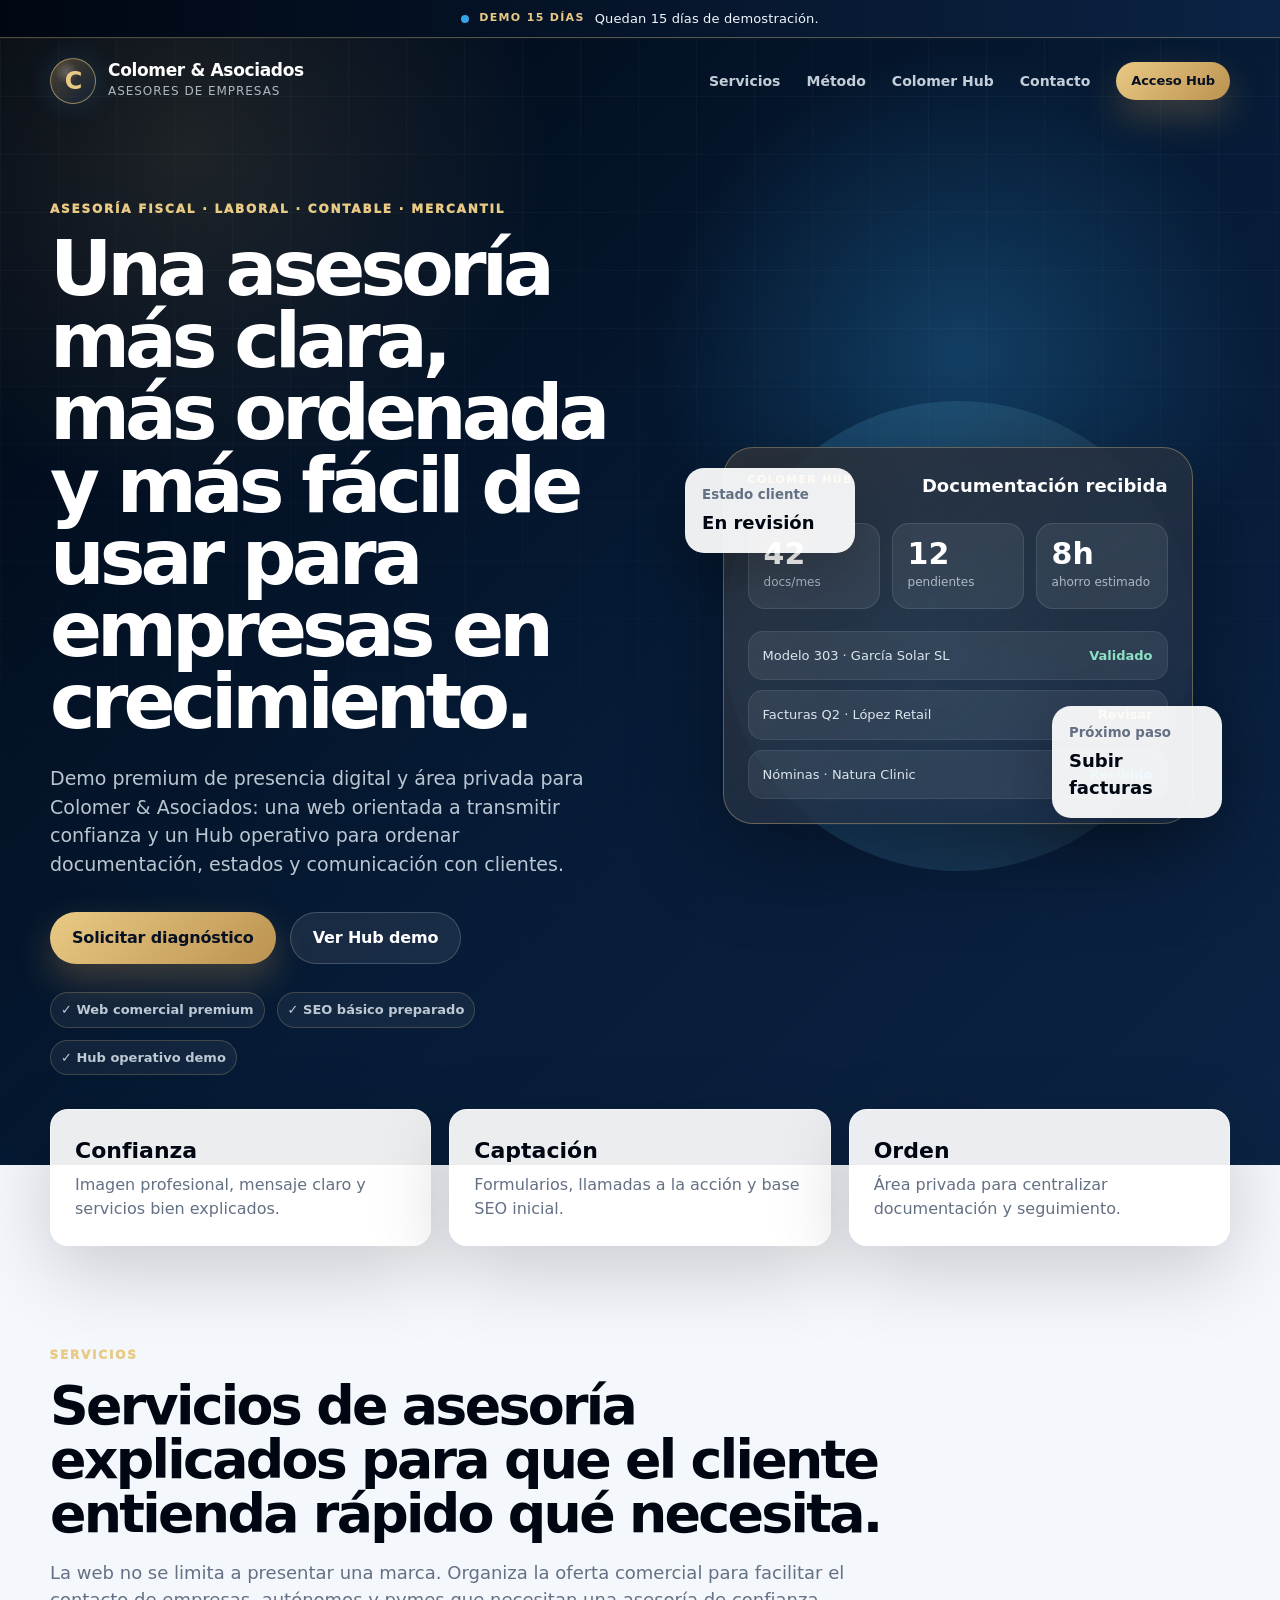
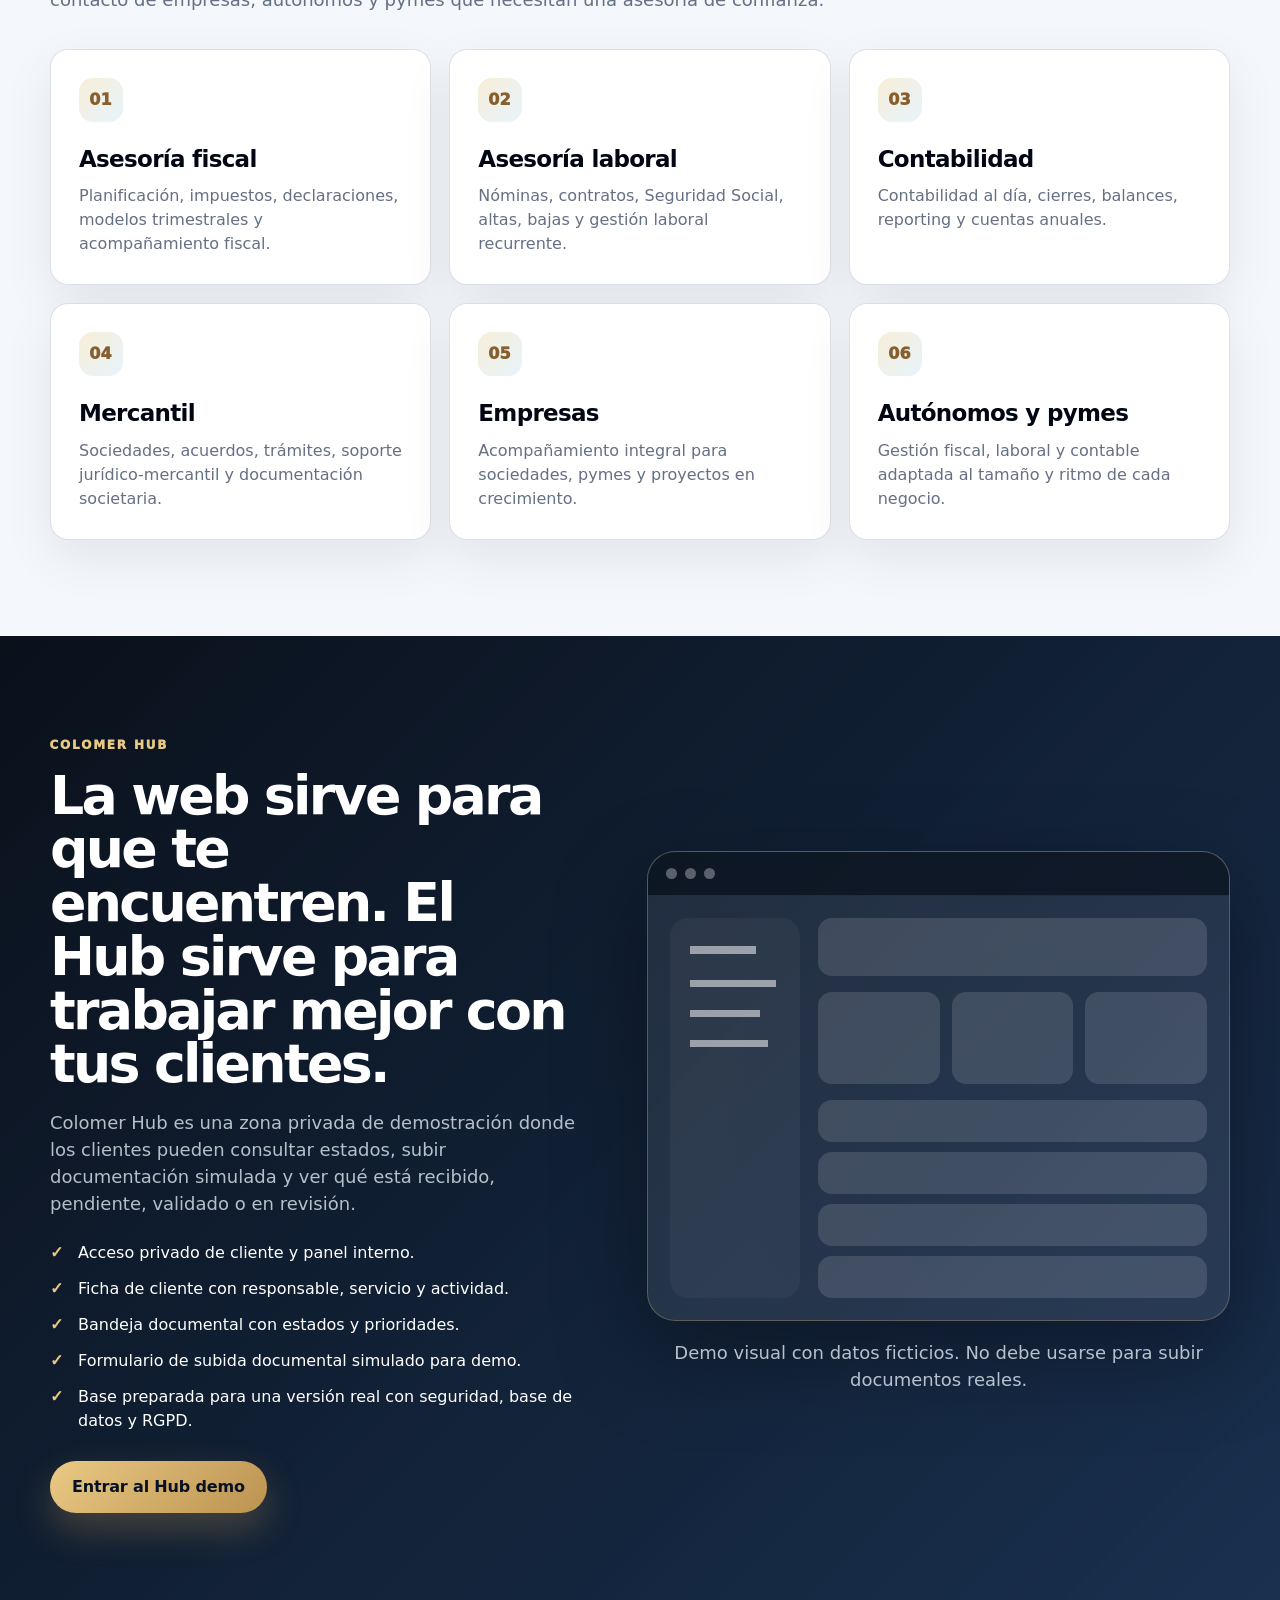
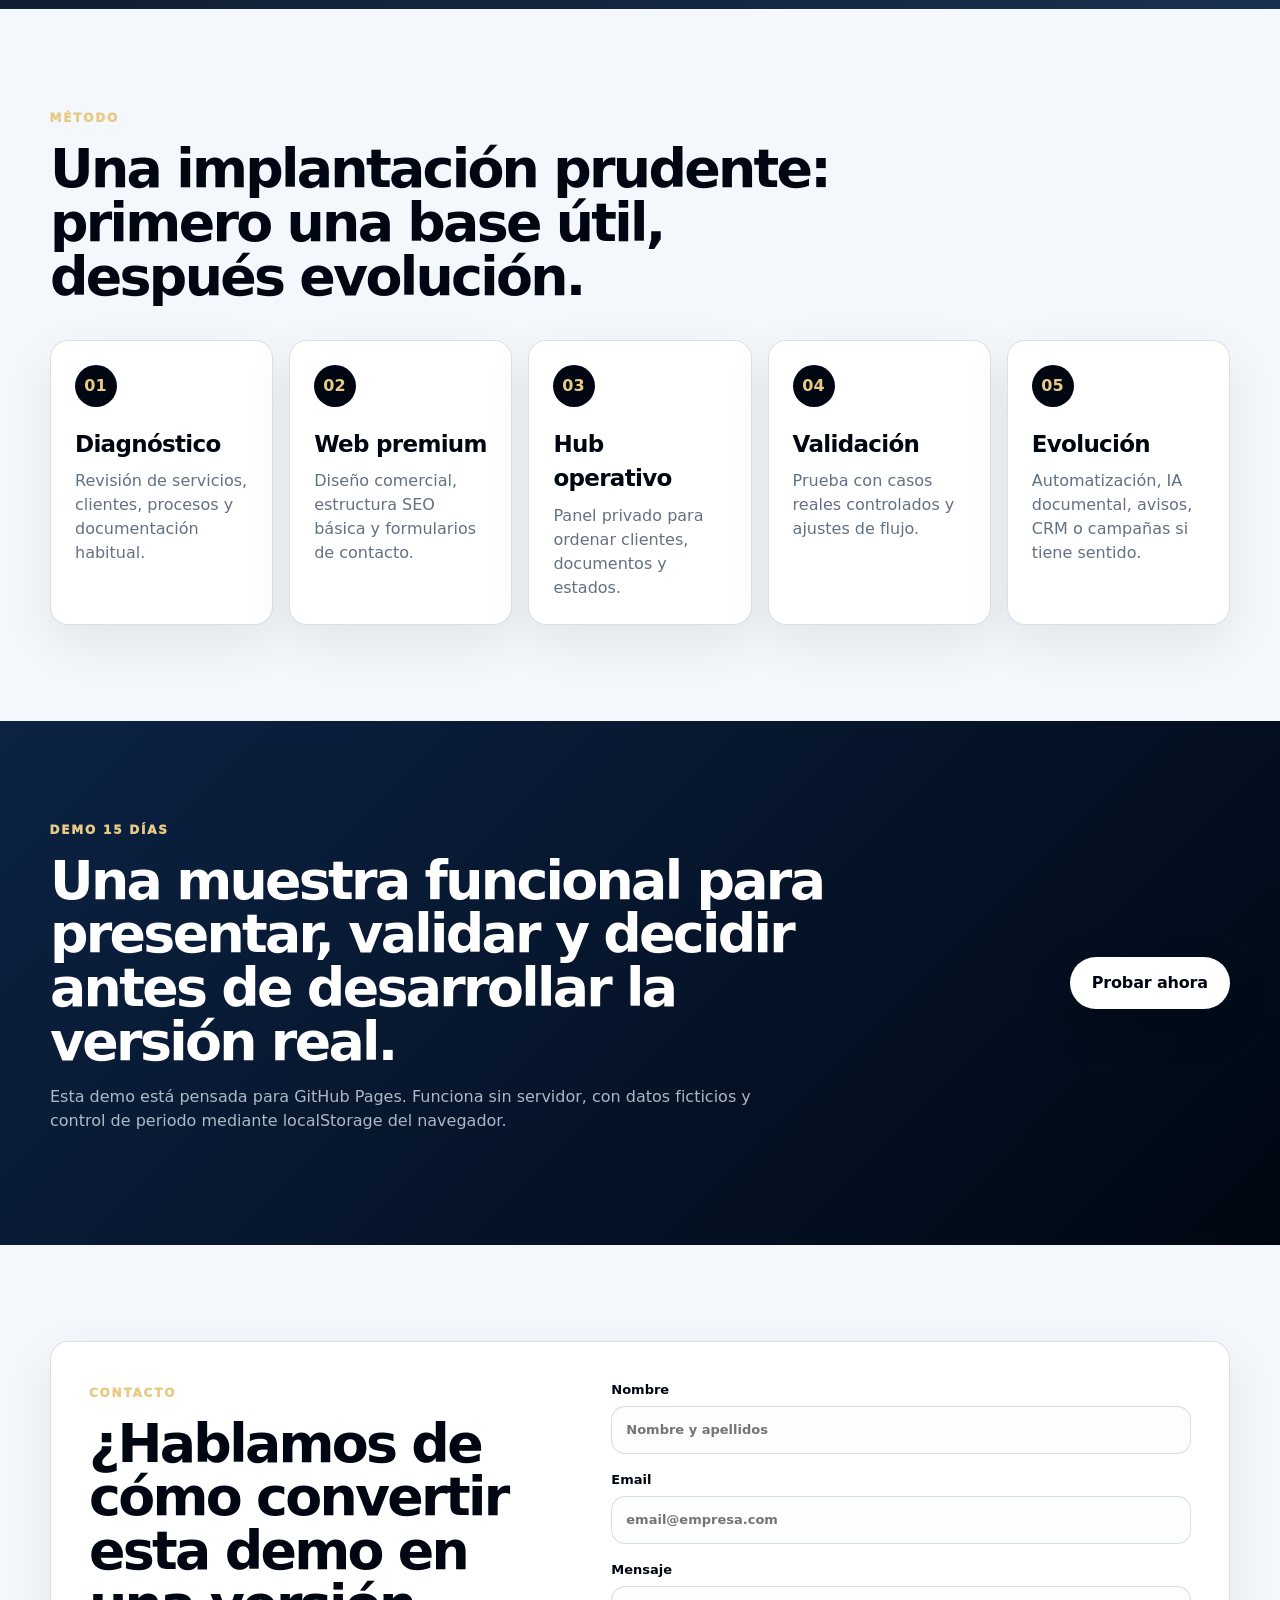
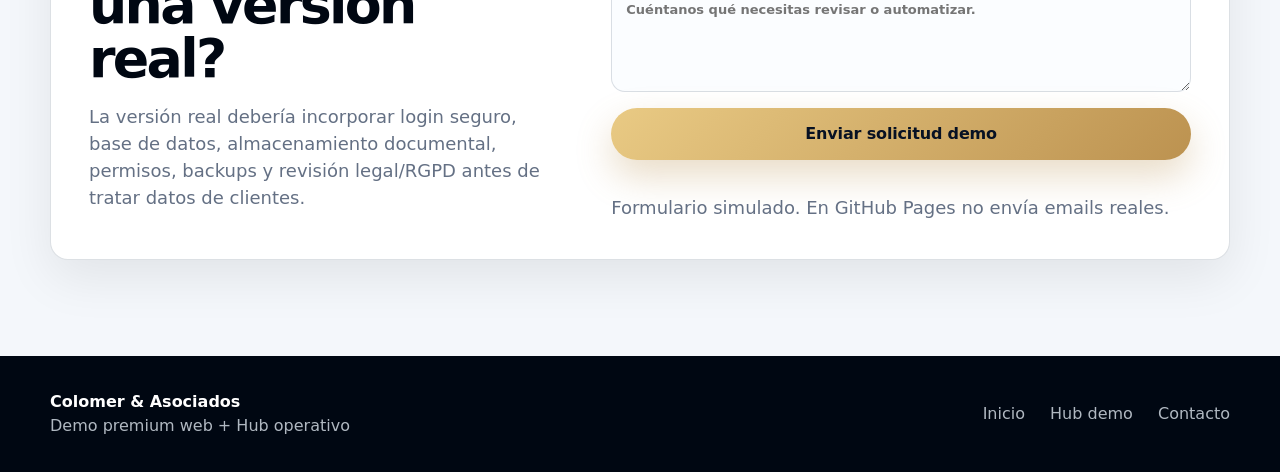
==== index.html @ 7e305460 "Add files via upload" ====
<!doctype html>
<html lang="es">
<head>
  <meta charset="utf-8">
  <meta name="viewport" content="width=device-width, initial-scale=1">
  <title>Colomer & Asociados · Asesoría premium con Hub privado</title>
  <meta name="description" content="Demo premium de web corporativa y Colomer Hub operativo para asesoría fiscal, laboral, contable y mercantil.">
  <meta name="theme-color" content="#000712">
  <link rel="stylesheet" href="styles.css">
</head>
<body class="site-page">
  <div class="demo-topbar" data-trial-banner>
    <span class="pulse-dot"></span>
    <strong>Demo 15 días</strong>
    <span data-trial-text>Calculando periodo de demostración…</span>
  </div>

  <header class="site-header" id="top">
    <nav class="nav shell">
      <a class="brand" href="#top" aria-label="Colomer & Asociados">
        <span class="brand-mark">C</span>
        <span>
          <strong>Colomer & Asociados</strong>
          <em>Asesores de empresas</em>
        </span>
      </a>

      <button class="nav-toggle" type="button" aria-label="Abrir menú" data-nav-toggle>
        <span></span><span></span><span></span>
      </button>

      <div class="nav-links" data-nav-links>
        <a href="#servicios">Servicios</a>
        <a href="#metodo">Método</a>
        <a href="#hub">Colomer Hub</a>
        <a href="#contacto">Contacto</a>
        <a class="btn btn-small btn-gold" href="hub.html">Acceso Hub</a>
      </div>
    </nav>

    <section class="hero shell">
      <div class="hero-copy reveal">
        <span class="eyebrow">Asesoría fiscal · laboral · contable · mercantil</span>
        <h1>Una asesoría más clara, más ordenada y más fácil de usar para empresas en crecimiento.</h1>
        <p class="hero-lead">
          Demo premium de presencia digital y área privada para Colomer & Asociados:
          una web orientada a transmitir confianza y un Hub operativo para ordenar documentación,
          estados y comunicación con clientes.
        </p>
        <div class="hero-actions">
          <a class="btn btn-gold" href="#contacto">Solicitar diagnóstico</a>
          <a class="btn btn-ghost" href="hub.html">Ver Hub demo</a>
        </div>
        <div class="hero-notes">
          <span>✓ Web comercial premium</span>
          <span>✓ SEO básico preparado</span>
          <span>✓ Hub operativo demo</span>
        </div>
      </div>

      <div class="hero-panel reveal delay-1" aria-label="Panel visual de Colomer Hub">
        <div class="orb"></div>
        <div class="panel-card main">
          <div class="panel-head">
            <span>Colomer Hub</span>
            <strong>Documentación recibida</strong>
          </div>
          <div class="metric-row">
            <div><b>42</b><span>docs/mes</span></div>
            <div><b>12</b><span>pendientes</span></div>
            <div><b>8h</b><span>ahorro estimado</span></div>
          </div>
          <div class="doc-line ok"><span>Modelo 303 · García Solar SL</span><em>Validado</em></div>
          <div class="doc-line warn"><span>Facturas Q2 · López Retail</span><em>Revisar</em></div>
          <div class="doc-line"><span>Nóminas · Natura Clinic</span><em>Recibido</em></div>
        </div>
        <div class="floating-card fc-1">
          <small>Estado cliente</small>
          <strong>En revisión</strong>
        </div>
        <div class="floating-card fc-2">
          <small>Próximo paso</small>
          <strong>Subir facturas</strong>
        </div>
      </div>
    </section>
  </header>

  <main>
    <section class="trust-strip shell reveal">
      <article>
        <strong>Confianza</strong>
        <span>Imagen profesional, mensaje claro y servicios bien explicados.</span>
      </article>
      <article>
        <strong>Captación</strong>
        <span>Formularios, llamadas a la acción y base SEO inicial.</span>
      </article>
      <article>
        <strong>Orden</strong>
        <span>Área privada para centralizar documentación y seguimiento.</span>
      </article>
    </section>

    <section class="section shell" id="servicios">
      <div class="section-head reveal">
        <span class="eyebrow">Servicios</span>
        <h2>Servicios de asesoría explicados para que el cliente entienda rápido qué necesita.</h2>
        <p>
          La web no se limita a presentar una marca. Organiza la oferta comercial para facilitar
          el contacto de empresas, autónomos y pymes que necesitan una asesoría de confianza.
        </p>
      </div>

      <div class="cards-grid six">
        <article class="service-card reveal">
          <span class="card-icon">01</span>
          <h3>Asesoría fiscal</h3>
          <p>Planificación, impuestos, declaraciones, modelos trimestrales y acompañamiento fiscal.</p>
        </article>
        <article class="service-card reveal delay-1">
          <span class="card-icon">02</span>
          <h3>Asesoría laboral</h3>
          <p>Nóminas, contratos, Seguridad Social, altas, bajas y gestión laboral recurrente.</p>
        </article>
        <article class="service-card reveal delay-2">
          <span class="card-icon">03</span>
          <h3>Contabilidad</h3>
          <p>Contabilidad al día, cierres, balances, reporting y cuentas anuales.</p>
        </article>
        <article class="service-card reveal">
          <span class="card-icon">04</span>
          <h3>Mercantil</h3>
          <p>Sociedades, acuerdos, trámites, soporte jurídico-mercantil y documentación societaria.</p>
        </article>
        <article class="service-card reveal delay-1">
          <span class="card-icon">05</span>
          <h3>Empresas</h3>
          <p>Acompañamiento integral para sociedades, pymes y proyectos en crecimiento.</p>
        </article>
        <article class="service-card reveal delay-2">
          <span class="card-icon">06</span>
          <h3>Autónomos y pymes</h3>
          <p>Gestión fiscal, laboral y contable adaptada al tamaño y ritmo de cada negocio.</p>
        </article>
      </div>
    </section>

    <section class="section split-section" id="hub">
      <div class="shell split">
        <div class="reveal">
          <span class="eyebrow">Colomer Hub</span>
          <h2>La web sirve para que te encuentren. El Hub sirve para trabajar mejor con tus clientes.</h2>
          <p>
            Colomer Hub es una zona privada de demostración donde los clientes pueden consultar estados,
            subir documentación simulada y ver qué está recibido, pendiente, validado o en revisión.
          </p>
          <ul class="feature-list">
            <li>Acceso privado de cliente y panel interno.</li>
            <li>Ficha de cliente con responsable, servicio y actividad.</li>
            <li>Bandeja documental con estados y prioridades.</li>
            <li>Formulario de subida documental simulado para demo.</li>
            <li>Base preparada para una versión real con seguridad, base de datos y RGPD.</li>
          </ul>
          <a class="btn btn-gold" href="hub.html">Entrar al Hub demo</a>
        </div>

        <div class="hub-preview reveal delay-1">
          <div class="browser">
            <div class="browser-top"><span></span><span></span><span></span></div>
            <div class="browser-body">
              <div class="side-mini"></div>
              <div class="dash-mini">
                <div class="mini-title"></div>
                <div class="mini-kpis"><span></span><span></span><span></span></div>
                <div class="mini-table">
                  <i></i><i></i><i></i><i></i>
                </div>
              </div>
            </div>
          </div>
          <p class="microcopy">
            Demo visual con datos ficticios. No debe usarse para subir documentos reales.
          </p>
        </div>
      </div>
    </section>

    <section class="section shell" id="metodo">
      <div class="section-head reveal">
        <span class="eyebrow">Método</span>
        <h2>Una implantación prudente: primero una base útil, después evolución.</h2>
      </div>

      <div class="timeline">
        <article class="step reveal"><b>01</b><h3>Diagnóstico</h3><p>Revisión de servicios, clientes, procesos y documentación habitual.</p></article>
        <article class="step reveal delay-1"><b>02</b><h3>Web premium</h3><p>Diseño comercial, estructura SEO básica y formularios de contacto.</p></article>
        <article class="step reveal delay-2"><b>03</b><h3>Hub operativo</h3><p>Panel privado para ordenar clientes, documentos y estados.</p></article>
        <article class="step reveal"><b>04</b><h3>Validación</h3><p>Prueba con casos reales controlados y ajustes de flujo.</p></article>
        <article class="step reveal delay-1"><b>05</b><h3>Evolución</h3><p>Automatización, IA documental, avisos, CRM o campañas si tiene sentido.</p></article>
      </div>
    </section>

    <section class="section cta-band">
      <div class="shell cta-inner reveal">
        <div>
          <span class="eyebrow">Demo 15 días</span>
          <h2>Una muestra funcional para presentar, validar y decidir antes de desarrollar la versión real.</h2>
          <p>
            Esta demo está pensada para GitHub Pages. Funciona sin servidor, con datos ficticios y control de periodo
            mediante localStorage del navegador.
          </p>
        </div>
        <a class="btn btn-light" href="hub.html">Probar ahora</a>
      </div>
    </section>

    <section class="section shell contact-section" id="contacto">
      <div class="contact-card reveal">
        <div>
          <span class="eyebrow">Contacto</span>
          <h2>¿Hablamos de cómo convertir esta demo en una versión real?</h2>
          <p>
            La versión real debería incorporar login seguro, base de datos, almacenamiento documental,
            permisos, backups y revisión legal/RGPD antes de tratar datos de clientes.
          </p>
        </div>
        <form class="contact-form" data-contact-form>
          <label>
            Nombre
            <input required name="name" placeholder="Nombre y apellidos">
          </label>
          <label>
            Email
            <input required type="email" name="email" placeholder="email@empresa.com">
          </label>
          <label>
            Mensaje
            <textarea required name="message" rows="4" placeholder="Cuéntanos qué necesitas revisar o automatizar."></textarea>
          </label>
          <button class="btn btn-gold" type="submit">Enviar solicitud demo</button>
          <p class="form-note">Formulario simulado. En GitHub Pages no envía emails reales.</p>
        </form>
      </div>
    </section>
  </main>

  <footer class="footer">
    <div class="shell footer-inner">
      <div>
        <strong>Colomer & Asociados</strong>
        <span>Demo premium web + Hub operativo</span>
      </div>
      <div>
        <a href="#top">Inicio</a>
        <a href="hub.html">Hub demo</a>
        <a href="#contacto">Contacto</a>
      </div>
    </div>
  </footer>

  <div class="toast" data-toast role="status" aria-live="polite"></div>

  <script src="app.js"></script>
</body>
</html>
---- styles.css ----
:root {
  --navy: #000712;
  --navy-2: #061b36;
  --panel: #0c2344;
  --ink: #111923;
  --muted: #647084;
  --gold: #bc9250;
  --gold-2: #e9ca84;
  --bronze: #875f2e;
  --blue: #35a3e5;
  --blue-2: #0067d6;
  --mint: #e6f2e4;
  --paper: #f4f7fb;
  --white: #ffffff;
  --line: rgba(12, 35, 68, .14);
  --shadow: 0 24px 80px rgba(0, 7, 18, .18);
  --radius: 28px;
  --radius-sm: 18px;
  --max: 1180px;
  color-scheme: light;
}

* { box-sizing: border-box; }
html { scroll-behavior: smooth; }
body {
  margin: 0;
  font-family: Inter, ui-sans-serif, system-ui, -apple-system, BlinkMacSystemFont, "Segoe UI", sans-serif;
  background: var(--paper);
  color: var(--ink);
  line-height: 1.5;
}
a { color: inherit; text-decoration: none; }
button, input, textarea, select { font: inherit; }
img { max-width: 100%; display: block; }
[hidden] { display: none !important; }

.shell {
  width: min(var(--max), calc(100% - 40px));
  margin-inline: auto;
}

.demo-topbar {
  position: sticky;
  top: 0;
  z-index: 80;
  min-height: 38px;
  display: flex;
  align-items: center;
  justify-content: center;
  gap: 10px;
  padding: 8px 18px;
  background: linear-gradient(90deg, var(--navy), var(--panel));
  color: #eef7ff;
  border-bottom: 1px solid rgba(233, 202, 132, .35);
  font-size: 13px;
  letter-spacing: .01em;
}
.demo-topbar strong { color: var(--gold-2); text-transform: uppercase; letter-spacing: .12em; font-size: 11px; }
.pulse-dot {
  width: 8px;
  height: 8px;
  border-radius: 50%;
  background: var(--blue);
  box-shadow: 0 0 0 0 rgba(53, 163, 229, .65);
  animation: pulse 1.8s infinite;
}
@keyframes pulse {
  70% { box-shadow: 0 0 0 9px rgba(53, 163, 229, 0); }
  100% { box-shadow: 0 0 0 0 rgba(53, 163, 229, 0); }
}

.site-header {
  min-height: 820px;
  padding-bottom: 90px;
  background:
    radial-gradient(circle at 75% 28%, rgba(53, 163, 229, .26), transparent 24%),
    radial-gradient(circle at 15% 10%, rgba(233, 202, 132, .12), transparent 24%),
    linear-gradient(135deg, #000712 0%, #061b36 54%, #0c2344 100%);
  color: var(--white);
  position: relative;
  overflow: hidden;
}
.site-header:before {
  content: "";
  position: absolute;
  inset: 0;
  background-image:
    linear-gradient(rgba(255,255,255,.045) 1px, transparent 1px),
    linear-gradient(90deg, rgba(255,255,255,.045) 1px, transparent 1px);
  background-size: 58px 58px;
  mask-image: linear-gradient(to bottom, rgba(0,0,0,.75), transparent);
}
.site-header > * { position: relative; z-index: 1; }

.nav {
  height: 86px;
  display: flex;
  align-items: center;
  justify-content: space-between;
}
.brand {
  display: inline-flex;
  align-items: center;
  gap: 12px;
  min-width: 0;
}
.brand-mark {
  width: 46px;
  height: 46px;
  flex: 0 0 46px;
  display: grid;
  place-items: center;
  border-radius: 50%;
  color: var(--gold-2);
  font-weight: 900;
  font-size: 24px;
  letter-spacing: -.04em;
  background:
    radial-gradient(circle at 35% 30%, rgba(255,255,255,.22), transparent 28%),
    linear-gradient(135deg, rgba(188,146,80,.36), rgba(12,35,68,.62));
  border: 1px solid rgba(233, 202, 132, .55);
  box-shadow: 0 0 28px rgba(53, 163, 229, .18);
}
.brand strong {
  display: block;
  line-height: 1.05;
  font-size: 17px;
  letter-spacing: -.02em;
}
.brand em {
  display: block;
  margin-top: 3px;
  font-style: normal;
  color: rgba(233, 244, 255, .72);
  font-size: 12px;
  letter-spacing: .08em;
  text-transform: uppercase;
}
.nav-links {
  display: flex;
  align-items: center;
  gap: 26px;
  color: rgba(238, 247, 255, .82);
  font-weight: 700;
  font-size: 14px;
}
.nav-links a:not(.btn):hover { color: var(--gold-2); }
.nav-toggle { display: none; }

.btn {
  border: 0;
  cursor: pointer;
  display: inline-flex;
  align-items: center;
  justify-content: center;
  gap: 9px;
  min-height: 52px;
  padding: 0 22px;
  border-radius: 999px;
  font-weight: 900;
  letter-spacing: -.01em;
  transition: transform .2s ease, box-shadow .2s ease, border-color .2s ease, background .2s ease;
}
.btn:hover { transform: translateY(-2px); }
.btn-small { min-height: 38px; padding: 0 15px; font-size: 13px; }
.btn-gold {
  color: #071123;
  background: linear-gradient(135deg, var(--gold-2), var(--gold));
  box-shadow: 0 16px 36px rgba(188, 146, 80, .32);
}
.btn-ghost {
  color: white;
  background: rgba(255,255,255,.08);
  border: 1px solid rgba(255,255,255,.18);
}
.btn-ghost-dark {
  color: var(--panel);
  background: #eef6ff;
  border: 1px solid #cfe6fb;
}
.btn-light {
  color: var(--navy);
  background: white;
  box-shadow: 0 18px 44px rgba(0, 0, 0, .18);
}

.hero {
  display: grid;
  grid-template-columns: 1.02fr .98fr;
  gap: 68px;
  align-items: center;
  padding-top: 72px;
}
.eyebrow {
  display: inline-flex;
  color: var(--gold-2);
  text-transform: uppercase;
  letter-spacing: .15em;
  font-size: 12px;
  font-weight: 950;
  margin-bottom: 15px;
}
.hero h1 {
  margin: 0;
  font-size: clamp(46px, 6vw, 78px);
  line-height: .94;
  letter-spacing: -.065em;
  max-width: 820px;
}
.hero-lead {
  margin: 26px 0 0;
  max-width: 690px;
  color: rgba(238, 247, 255, .78);
  font-size: 19px;
}
.hero-actions {
  display: flex;
  flex-wrap: wrap;
  gap: 14px;
  margin-top: 34px;
}
.hero-notes {
  display: flex;
  flex-wrap: wrap;
  gap: 12px;
  margin-top: 28px;
  color: rgba(238, 247, 255, .78);
  font-size: 13px;
  font-weight: 700;
}
.hero-notes span {
  border: 1px solid rgba(233, 202, 132, .22);
  background: rgba(255,255,255,.055);
  border-radius: 999px;
  padding: 7px 10px;
}

.hero-panel {
  position: relative;
  min-height: 520px;
  display: grid;
  place-items: center;
}
.orb {
  position: absolute;
  width: min(90%, 470px);
  aspect-ratio: 1;
  border-radius: 50%;
  background:
    radial-gradient(circle at 50% 50%, rgba(53, 163, 229, .26), transparent 42%),
    conic-gradient(from 90deg, rgba(233,202,132,.08), rgba(53,163,229,.28), rgba(233,202,132,.08));
  filter: blur(.2px);
  animation: spin 18s linear infinite;
}
@keyframes spin { to { transform: rotate(360deg); } }
.panel-card {
  position: relative;
  width: min(100%, 470px);
  border: 1px solid rgba(233, 202, 132, .34);
  background:
    linear-gradient(145deg, rgba(255,255,255,.16), rgba(255,255,255,.045)),
    linear-gradient(145deg, rgba(0,7,18,.92), rgba(12,35,68,.82));
  backdrop-filter: blur(18px);
  border-radius: 30px;
  box-shadow: 0 30px 90px rgba(0,0,0,.34);
  padding: 24px;
}
.panel-head {
  display: flex;
  align-items: flex-start;
  justify-content: space-between;
  gap: 16px;
  margin-bottom: 24px;
}
.panel-head span { color: var(--gold-2); font-weight: 900; letter-spacing: .12em; text-transform: uppercase; font-size: 11px; }
.panel-head strong { color: white; font-size: 18px; }
.metric-row {
  display: grid;
  grid-template-columns: repeat(3, 1fr);
  gap: 12px;
  margin-bottom: 22px;
}
.metric-row div {
  padding: 15px;
  border-radius: 17px;
  background: rgba(255,255,255,.07);
  border: 1px solid rgba(255,255,255,.1);
}
.metric-row b { display: block; font-size: 30px; line-height: 1; color: white; }
.metric-row span { color: rgba(238,247,255,.66); font-size: 12px; }
.doc-line {
  display: flex;
  justify-content: space-between;
  gap: 14px;
  margin-top: 10px;
  padding: 14px;
  border-radius: 15px;
  background: rgba(255,255,255,.075);
  border: 1px solid rgba(255,255,255,.08);
  color: rgba(238,247,255,.9);
  font-size: 13px;
}
.doc-line em { font-style: normal; color: var(--blue); font-weight: 900; }
.doc-line.ok em { color: #8ee1c4; }
.doc-line.warn em { color: var(--gold-2); }
.floating-card {
  position: absolute;
  z-index: 2;
  width: 170px;
  padding: 17px;
  border-radius: 19px;
  background: rgba(255,255,255,.93);
  color: var(--navy);
  box-shadow: 0 20px 60px rgba(0,0,0,.24);
}
.floating-card small { display: block; color: var(--muted); font-weight: 800; }
.floating-card strong { display: block; margin-top: 4px; font-size: 18px; }
.fc-1 { top: 92px; left: 0; }
.fc-2 { right: 8px; bottom: 78px; }

.trust-strip {
  position: relative;
  z-index: 3;
  margin-top: -56px;
  display: grid;
  grid-template-columns: repeat(3, 1fr);
  gap: 18px;
}
.trust-strip article {
  min-height: 118px;
  padding: 24px;
  border-radius: var(--radius-sm);
  background: rgba(255,255,255,.92);
  box-shadow: var(--shadow);
  border: 1px solid rgba(255,255,255,.6);
}
.trust-strip strong { display: block; color: var(--navy); font-size: 22px; }
.trust-strip span { display: block; margin-top: 6px; color: var(--muted); }

.section {
  padding: 96px 0;
}
.section-head {
  max-width: 850px;
  margin-bottom: 36px;
}
.section h2,
.contact-card h2,
.hub-card h2,
.login-card h2,
.login-brand h1,
.expired-card h2 {
  margin: 0;
  color: var(--navy);
  font-size: clamp(34px, 4.2vw, 54px);
  line-height: 1;
  letter-spacing: -.05em;
}
.section-head p,
.split p,
.contact-card p {
  margin: 18px 0 0;
  color: var(--muted);
  font-size: 18px;
}
.cards-grid.six {
  display: grid;
  grid-template-columns: repeat(3, 1fr);
  gap: 18px;
}
.service-card,
.step,
.contact-card,
.hub-card,
.login-card,
.credentials-box,
.client-card,
.notice {
  background: white;
  border: 1px solid var(--line);
  box-shadow: 0 18px 50px rgba(0, 7, 18, .08);
  border-radius: var(--radius-sm);
}
.service-card {
  padding: 28px;
  min-height: 220px;
}
.card-icon {
  display: inline-flex;
  align-items: center;
  justify-content: center;
  width: 44px;
  height: 44px;
  border-radius: 14px;
  background: linear-gradient(135deg, rgba(233,202,132,.32), rgba(53,163,229,.12));
  color: var(--bronze);
  font-weight: 950;
}
.service-card h3,
.step h3,
.hub-card h3,
.client-card h3 {
  margin: 20px 0 8px;
  color: var(--navy);
  font-size: 23px;
  letter-spacing: -.03em;
}
.service-card p,
.step p,
.hub-card p,
.client-card p,
.notice span {
  color: var(--muted);
  margin: 0;
}

.split-section {
  background:
    linear-gradient(135deg, rgba(0,7,18,.96), rgba(12,35,68,.94)),
    radial-gradient(circle at 80% 50%, rgba(53,163,229,.22), transparent 28%);
  color: white;
}
.split {
  display: grid;
  grid-template-columns: .95fr 1.05fr;
  gap: 70px;
  align-items: center;
}
.split h2 { color: white; }
.split p { color: rgba(238,247,255,.75); }
.feature-list {
  list-style: none;
  padding: 0;
  margin: 24px 0 28px;
}
.feature-list li {
  position: relative;
  padding-left: 28px;
  margin: 12px 0;
  color: inherit;
}
.feature-list li:before {
  content: "✓";
  position: absolute;
  left: 0;
  top: 0;
  color: var(--gold-2);
  font-weight: 950;
}

.hub-preview { text-align: center; }
.browser {
  overflow: hidden;
  border-radius: 28px;
  background: rgba(255,255,255,.08);
  border: 1px solid rgba(233,202,132,.28);
  box-shadow: 0 34px 90px rgba(0,0,0,.35);
}
.browser-top {
  height: 44px;
  display: flex;
  align-items: center;
  gap: 8px;
  padding: 0 18px;
  background: rgba(0,7,18,.58);
  border-bottom: 1px solid rgba(255,255,255,.09);
}
.browser-top span {
  width: 11px;
  height: 11px;
  border-radius: 50%;
  background: rgba(255,255,255,.32);
}
.browser-body {
  min-height: 380px;
  display: grid;
  grid-template-columns: 130px 1fr;
  gap: 18px;
  padding: 22px;
}
.side-mini {
  border-radius: 18px;
  background:
    linear-gradient(#fff 0 0) 20px 28px/66px 8px no-repeat,
    linear-gradient(#fff 0 0) 20px 62px/86px 7px no-repeat,
    linear-gradient(#fff 0 0) 20px 92px/70px 7px no-repeat,
    linear-gradient(#fff 0 0) 20px 122px/78px 7px no-repeat,
    rgba(255,255,255,.08);
  opacity: .55;
}
.dash-mini {
  display: grid;
  gap: 16px;
}
.mini-title, .mini-kpis span, .mini-table i {
  display: block;
  border-radius: 14px;
  background: rgba(255,255,255,.13);
}
.mini-title { height: 58px; }
.mini-kpis {
  display: grid;
  grid-template-columns: repeat(3, 1fr);
  gap: 12px;
}
.mini-kpis span { height: 92px; }
.mini-table {
  display: grid;
  gap: 10px;
}
.mini-table i { height: 42px; }
.microcopy { margin-top: 18px; color: rgba(238,247,255,.62); font-size: 13px; }

.timeline {
  display: grid;
  grid-template-columns: repeat(5, 1fr);
  gap: 16px;
}
.step { padding: 24px; }
.step b {
  display: inline-flex;
  width: 42px;
  height: 42px;
  align-items: center;
  justify-content: center;
  border-radius: 50%;
  background: var(--navy);
  color: var(--gold-2);
}

.cta-band {
  background: linear-gradient(135deg, var(--panel), var(--navy));
  color: white;
}
.cta-inner {
  display: grid;
  grid-template-columns: 1fr auto;
  gap: 32px;
  align-items: center;
}
.cta-inner h2 { color: white; max-width: 780px; }
.cta-inner p { color: rgba(238,247,255,.72); max-width: 720px; }

.contact-card {
  padding: 38px;
  display: grid;
  grid-template-columns: .9fr 1.1fr;
  gap: 48px;
}
.contact-form,
.login-card,
.hub-card form,
.modal-card {
  display: grid;
  gap: 16px;
}
label {
  display: grid;
  gap: 7px;
  color: var(--navy);
  font-weight: 900;
  font-size: 13px;
}
input, textarea, select {
  width: 100%;
  border: 1px solid var(--line);
  border-radius: 14px;
  padding: 13px 14px;
  background: #fbfdff;
  color: var(--ink);
  outline: none;
}
input:focus, textarea:focus, select:focus {
  border-color: rgba(53,163,229,.8);
  box-shadow: 0 0 0 4px rgba(53,163,229,.11);
}
.form-note {
  margin: 0;
  color: var(--muted);
  font-size: 12px;
}
.footer {
  padding: 34px 0;
  background: var(--navy);
  color: rgba(238,247,255,.74);
}
.footer-inner {
  display: flex;
  justify-content: space-between;
  gap: 24px;
  align-items: center;
}
.footer strong { color: white; display: block; }
.footer a { margin-left: 20px; }

/* Hub */
.hub-page {
  background:
    radial-gradient(circle at top right, rgba(53,163,229,.16), transparent 32%),
    #edf2f8;
}
.hub-shell { min-height: calc(100vh - 38px); }
.login-view {
  width: min(1100px, calc(100% - 40px));
  min-height: calc(100vh - 38px);
  margin: 0 auto;
  display: grid;
  grid-template-columns: .95fr 1.05fr;
  gap: 54px;
  align-items: center;
}
.login-brand h1 {
  margin-top: 34px;
  max-width: 620px;
}
.login-brand p {
  color: var(--muted);
  font-size: 18px;
  max-width: 560px;
}
.login-brand .brand strong,
.login-brand .brand em { color: var(--navy); }
.login-card {
  padding: 36px;
  border-radius: var(--radius);
}
.credentials-box {
  display: grid;
  gap: 8px;
  max-width: 440px;
  padding: 18px;
  margin: 24px 0;
}
.credentials-box code {
  color: var(--panel);
  background: #eef6ff;
  padding: 2px 7px;
  border-radius: 8px;
}
.text-link {
  color: var(--panel);
  font-weight: 900;
}

.app-view {
  min-height: calc(100vh - 38px);
  display: grid;
  grid-template-columns: 286px minmax(0, 1fr);
}
.sidebar {
  position: sticky;
  top: 38px;
  height: calc(100vh - 38px);
  padding: 26px 18px;
  color: white;
  background:
    radial-gradient(circle at 100% 0%, rgba(53,163,229,.24), transparent 32%),
    linear-gradient(180deg, var(--navy), var(--panel));
  border-right: 1px solid rgba(233,202,132,.24);
  display: flex;
  flex-direction: column;
}
.hub-brand { margin-bottom: 30px; }
.side-nav {
  display: grid;
  gap: 8px;
}
.side-nav button,
.sidebar-foot button,
.sidebar-foot a {
  width: 100%;
  border: 0;
  color: rgba(238,247,255,.75);
  background: transparent;
  text-align: left;
  padding: 13px 14px;
  border-radius: 14px;
  cursor: pointer;
  font-weight: 850;
}
.side-nav button:hover,
.side-nav button.active {
  color: white;
  background: rgba(255,255,255,.095);
}
.sidebar-foot {
  margin-top: auto;
  display: grid;
  gap: 6px;
}
.hub-main {
  min-width: 0;
  padding: 30px;
}
.hub-header {
  display: flex;
  justify-content: space-between;
  align-items: flex-start;
  gap: 24px;
  margin-bottom: 26px;
}
.hub-header h1 {
  margin: 0;
  color: var(--navy);
  font-size: clamp(32px, 4vw, 54px);
  line-height: 1;
  letter-spacing: -.055em;
}
.hub-actions { display: flex; align-items: center; gap: 12px; flex-wrap: wrap; justify-content: flex-end; }
.trial-pill {
  display: inline-flex;
  border-radius: 999px;
  padding: 9px 13px;
  background: white;
  border: 1px solid var(--line);
  color: var(--panel);
  font-weight: 900;
  font-size: 13px;
}
.kpi-grid {
  display: grid;
  grid-template-columns: repeat(4, 1fr);
  gap: 16px;
  margin-bottom: 18px;
}
.kpi-card,
.hub-card {
  background: white;
  border: 1px solid var(--line);
  box-shadow: 0 18px 50px rgba(0, 7, 18, .07);
  border-radius: 24px;
}
.kpi-card { padding: 22px; }
.kpi-card span, .kpi-card em {
  display: block;
  color: var(--muted);
  font-style: normal;
  font-weight: 800;
}
.kpi-card strong {
  display: block;
  margin: 8px 0 4px;
  font-size: 42px;
  color: var(--navy);
  letter-spacing: -.05em;
  line-height: 1;
}
.hub-grid {
  display: grid;
  grid-template-columns: minmax(0, 1.45fr) minmax(320px, .75fr);
  gap: 18px;
}
.hub-card { padding: 24px; }
.card-title {
  display: flex;
  align-items: flex-start;
  justify-content: space-between;
  gap: 18px;
  margin-bottom: 18px;
}
.hub-card h2 {
  font-size: clamp(26px, 3vw, 38px);
}
.table-wrap { overflow-x: auto; }
.data-table {
  width: 100%;
  border-collapse: collapse;
  min-width: 700px;
}
.data-table th {
  text-align: left;
  color: var(--muted);
  font-size: 12px;
  letter-spacing: .08em;
  text-transform: uppercase;
  padding: 12px 10px;
  border-bottom: 1px solid var(--line);
}
.data-table td {
  padding: 14px 10px;
  border-bottom: 1px solid var(--line);
  vertical-align: middle;
}
.status {
  display: inline-flex;
  align-items: center;
  white-space: nowrap;
  border-radius: 999px;
  padding: 7px 10px;
  font-weight: 900;
  font-size: 12px;
}
.status.validado { background: #e5f8ef; color: #08714e; }
.status.pendiente { background: #fff5df; color: #8a5e13; }
.status.falta { background: #ffeceb; color: #a0322c; }
.status.proceso { background: #eaf5ff; color: #0b5e9c; }
.status.recibido { background: #eef2f7; color: #516070; }

.activity-list { display: grid; gap: 12px; }
.activity {
  border-left: 3px solid var(--gold);
  padding: 2px 0 2px 12px;
}
.activity strong { display: block; color: var(--navy); }
.activity span { color: var(--muted); font-size: 13px; }
.hub-tab { display: none; }
.hub-tab.active { display: block; }

.client-grid {
  display: grid;
  grid-template-columns: repeat(3, 1fr);
  gap: 18px;
}
.client-card {
  padding: 24px;
}
.client-meta {
  display: flex;
  flex-wrap: wrap;
  gap: 8px;
  margin-top: 16px;
}
.client-meta span {
  border-radius: 999px;
  background: #eef6ff;
  color: var(--panel);
  padding: 7px 10px;
  font-size: 12px;
  font-weight: 900;
}
.filters {
  display: flex;
  flex-wrap: wrap;
  gap: 8px;
  margin-bottom: 15px;
}
.filters button,
.link-button {
  border: 0;
  cursor: pointer;
  border-radius: 999px;
  padding: 9px 12px;
  background: #eef2f7;
  color: var(--panel);
  font-weight: 900;
}
.filters button.active {
  background: var(--panel);
  color: white;
}
.link-button { background: transparent; color: var(--blue-2); padding: 0; }
.link-button.danger { color: #a0322c; margin-top: 20px; }

.notice-list { display: grid; gap: 12px; }
.notice { padding: 18px; }
.notice strong { display: block; color: var(--navy); margin-bottom: 5px; }

.security-grid {
  display: grid;
  grid-template-columns: 1fr 1fr;
  gap: 18px;
}
.security-grid .feature-list li { color: var(--muted); }
.security-grid .feature-list li:before { color: var(--gold); }
.warning-box {
  margin-top: 20px;
  padding: 18px;
  border-radius: 18px;
  background: #fff6e5;
  color: #73501e;
  border: 1px solid #ecd5a1;
  font-weight: 800;
}

.upload-modal {
  width: min(560px, calc(100% - 28px));
  border: 0;
  border-radius: 28px;
  padding: 0;
  box-shadow: 0 40px 120px rgba(0,0,0,.38);
}
.upload-modal::backdrop { background: rgba(0, 7, 18, .68); backdrop-filter: blur(5px); }
.modal-card { padding: 28px; position: relative; }
.modal-close {
  position: absolute;
  right: 18px;
  top: 16px;
  border: 0;
  background: #eef2f7;
  color: var(--navy);
  width: 38px;
  height: 38px;
  border-radius: 50%;
  font-size: 24px;
  cursor: pointer;
}
.expired-overlay {
  position: fixed;
  inset: 0;
  z-index: 100;
  display: grid;
  place-items: center;
  background: rgba(0,7,18,.82);
  padding: 22px;
}
.expired-card {
  width: min(560px, 100%);
  background: white;
  border-radius: 30px;
  padding: 34px;
  box-shadow: 0 36px 120px rgba(0,0,0,.36);
}
.expired-card p { color: var(--muted); }

.toast {
  position: fixed;
  left: 50%;
  bottom: 24px;
  z-index: 120;
  transform: translate(-50%, 20px);
  opacity: 0;
  pointer-events: none;
  color: white;
  background: linear-gradient(135deg, var(--navy), var(--panel));
  border: 1px solid rgba(233,202,132,.28);
  border-radius: 999px;
  padding: 13px 18px;
  box-shadow: 0 18px 50px rgba(0,0,0,.22);
  transition: opacity .2s ease, transform .2s ease;
}
.toast.show {
  opacity: 1;
  transform: translate(-50%, 0);
}

.reveal {
  opacity: 0;
  transform: translateY(18px);
  animation: reveal .72s cubic-bezier(.16,1,.3,1) forwards;
}
.delay-1 { animation-delay: .12s; }
.delay-2 { animation-delay: .22s; }
@keyframes reveal {
  to { opacity: 1; transform: translateY(0); }
}

@media (max-width: 1020px) {
  .hero, .split, .contact-card, .login-view, .hub-grid {
    grid-template-columns: 1fr;
  }
  .hero { gap: 30px; padding-top: 40px; }
  .hero-panel { min-height: 430px; }
  .trust-strip, .cards-grid.six, .timeline, .kpi-grid, .client-grid, .security-grid {
    grid-template-columns: repeat(2, 1fr);
  }
  .app-view { grid-template-columns: 1fr; }
  .sidebar {
    position: static;
    height: auto;
  }
  .side-nav { grid-template-columns: repeat(3, 1fr); }
  .sidebar-foot { grid-template-columns: 1fr 1fr; }
}

@media (max-width: 760px) {
  .shell, .login-view { width: min(100% - 28px, var(--max)); }
  .demo-topbar { justify-content: flex-start; font-size: 12px; }
  .site-header { min-height: auto; padding-bottom: 58px; }
  .nav { height: 72px; }
  .nav-toggle {
    display: inline-grid;
    gap: 5px;
    background: rgba(255,255,255,.08);
    border: 1px solid rgba(255,255,255,.15);
    border-radius: 13px;
    padding: 10px;
  }
  .nav-toggle span {
    display: block;
    width: 22px;
    height: 2px;
    background: white;
  }
  .nav-links {
    position: absolute;
    top: 72px;
    left: 14px;
    right: 14px;
    display: none;
    flex-direction: column;
    align-items: stretch;
    gap: 10px;
    padding: 14px;
    border-radius: 22px;
    background: rgba(0,7,18,.96);
    border: 1px solid rgba(233,202,132,.24);
  }
  .nav-links.open { display: flex; }
  .hero h1 { font-size: 42px; }
  .hero-lead { font-size: 16px; }
  .hero-actions { flex-direction: column; }
  .btn { width: 100%; }
  .floating-card { display: none; }
  .panel-card { padding: 18px; }
  .metric-row { grid-template-columns: 1fr; }
  .trust-strip, .cards-grid.six, .timeline, .kpi-grid, .client-grid, .security-grid {
    grid-template-columns: 1fr;
  }
  .section { padding: 62px 0; }
  .section h2, .contact-card h2, .login-brand h1 { font-size: 34px; }
  .cta-inner { grid-template-columns: 1fr; }
  .footer-inner { display: grid; }
  .footer a { margin: 0 16px 0 0; }
  .contact-card { padding: 24px; }
  .login-view { padding: 38px 0; }
  .app-view { min-height: auto; }
  .hub-main { padding: 18px 14px 30px; }
  .hub-header { display: grid; }
  .hub-actions { justify-content: stretch; }
  .side-nav { grid-template-columns: 1fr; }
  .sidebar { top: auto; }
  .data-table { min-width: 760px; }
}
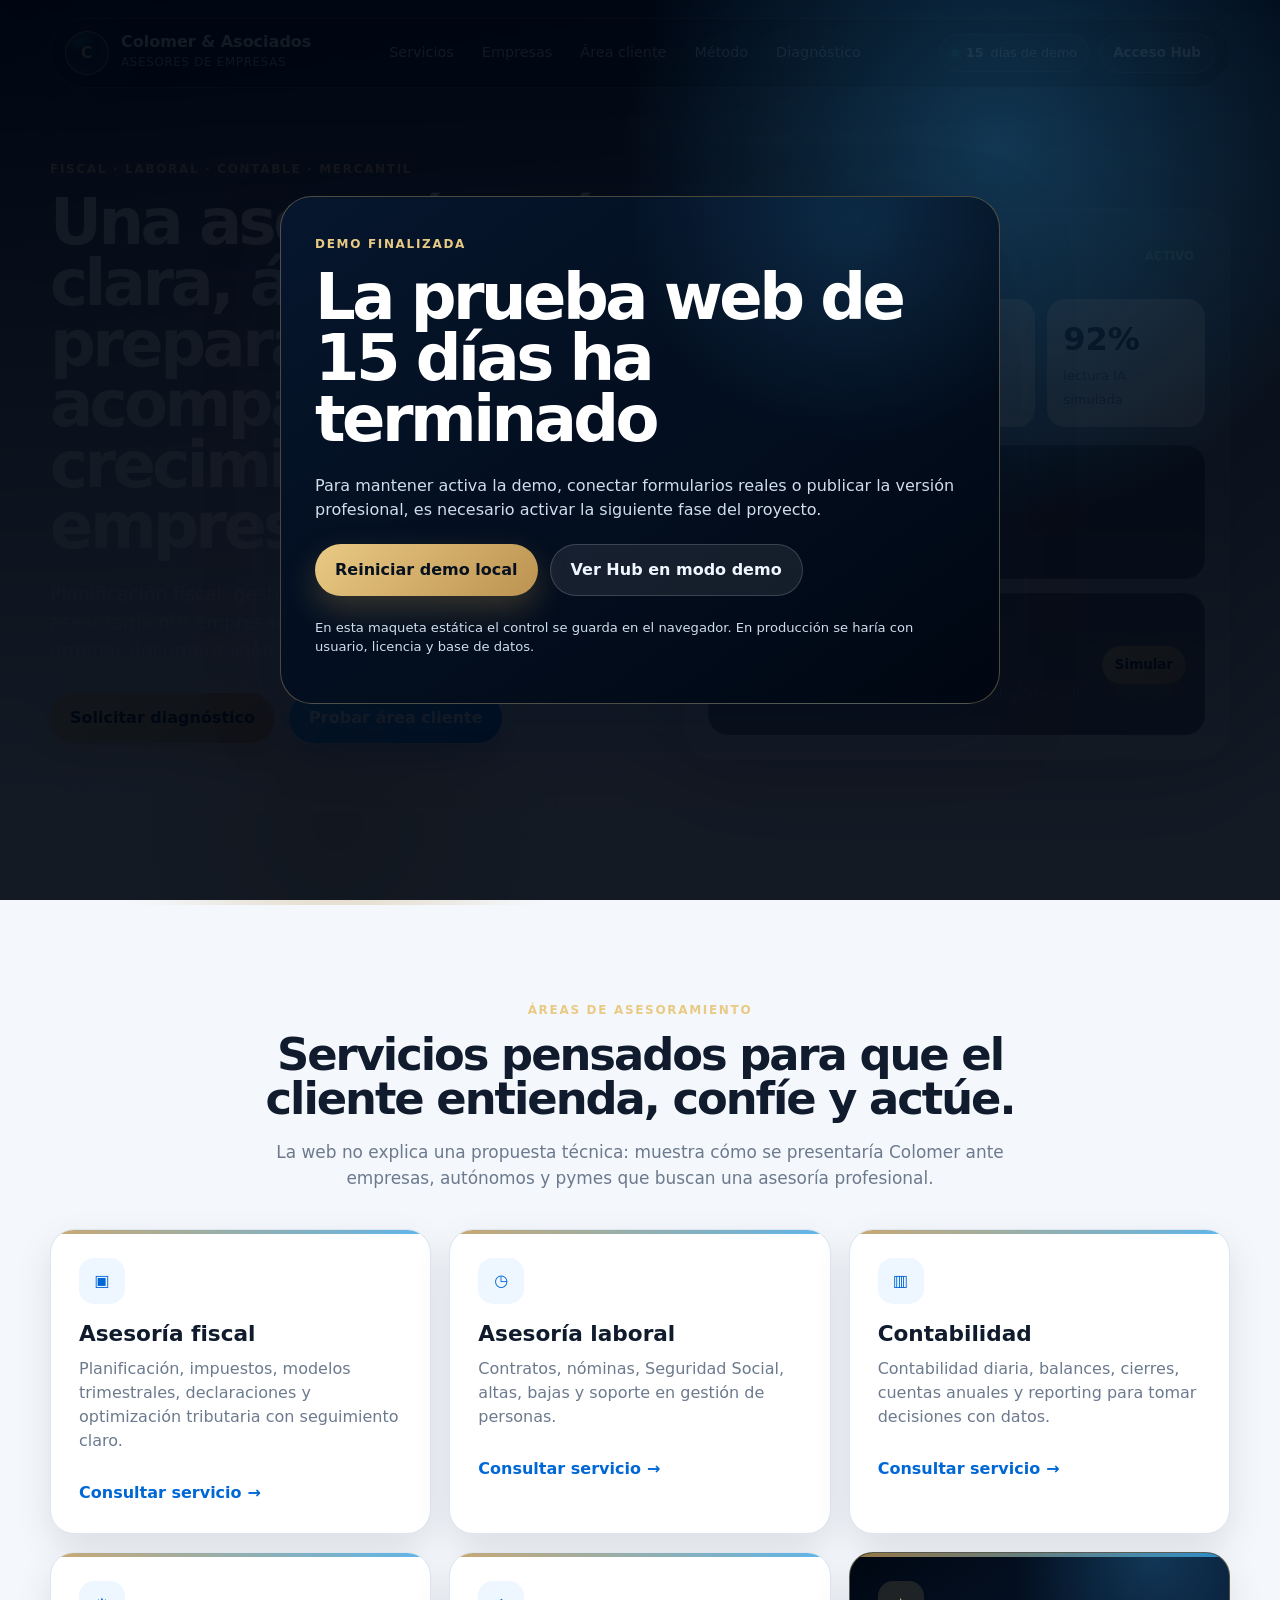
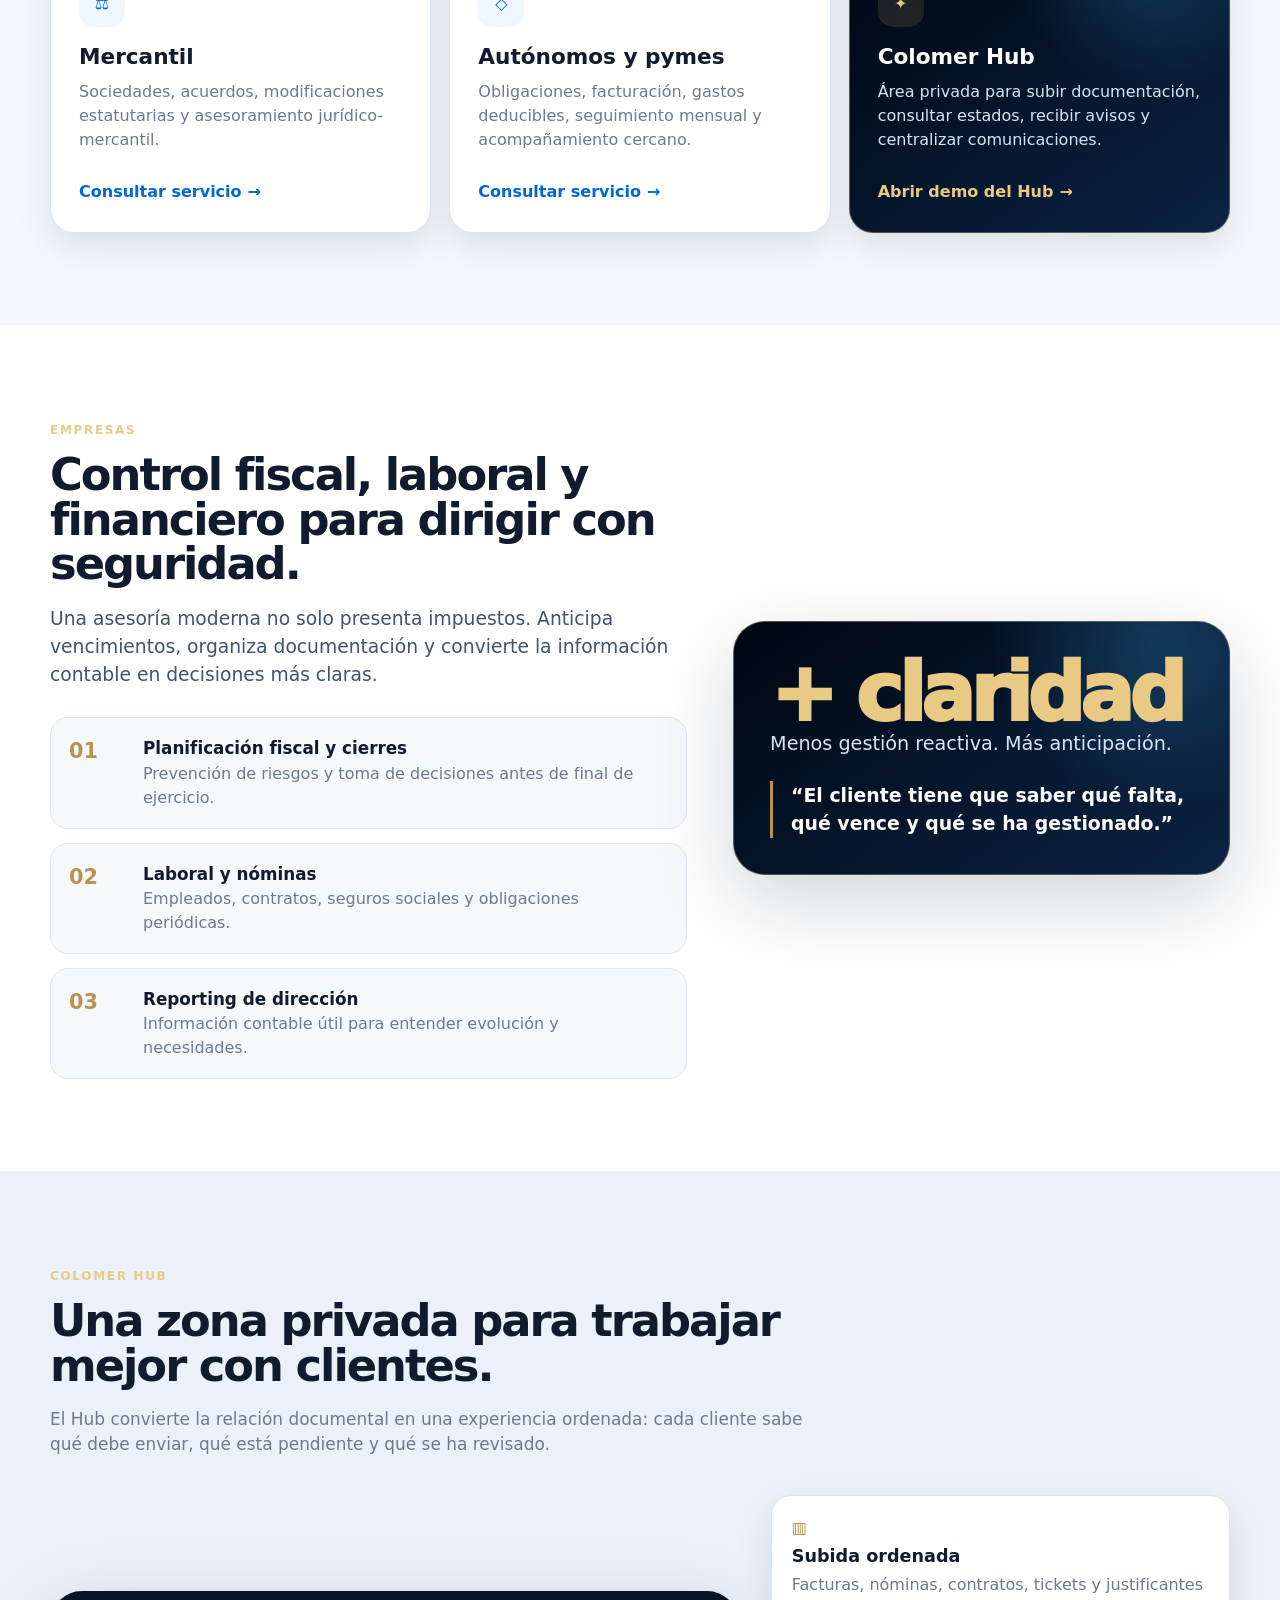
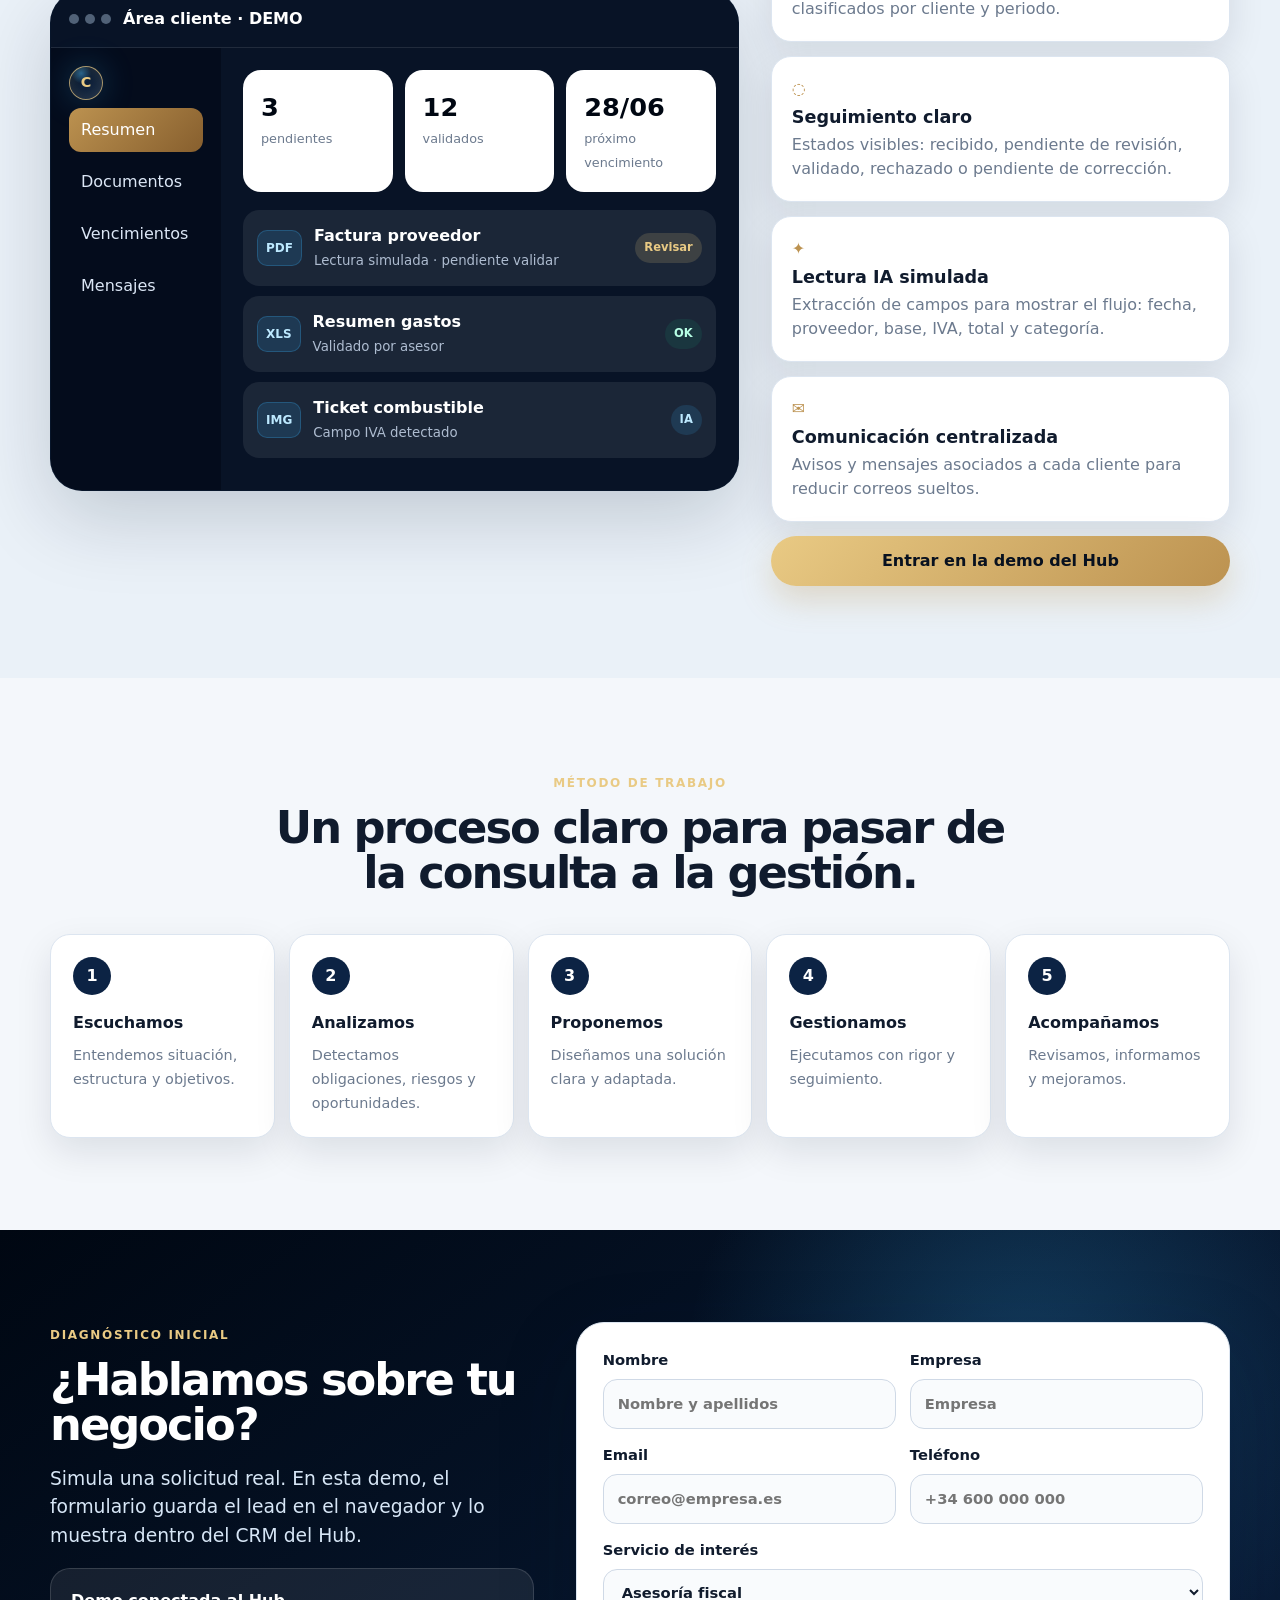
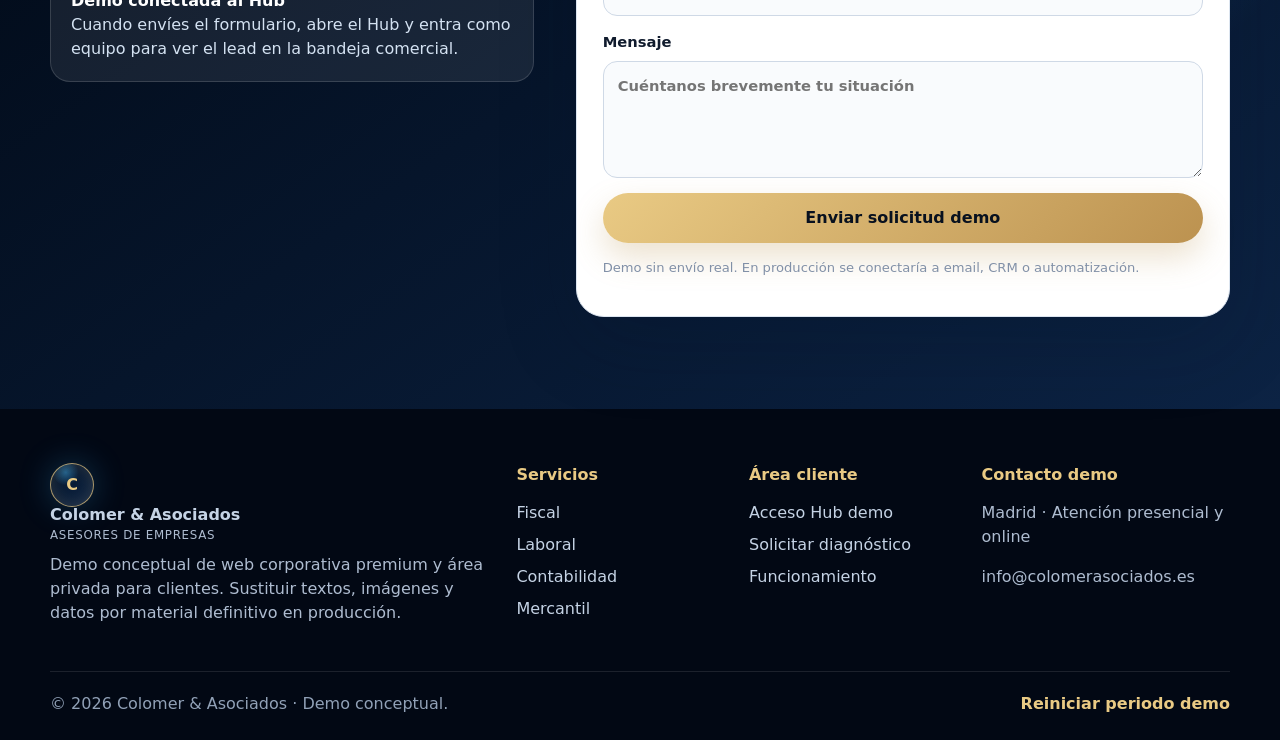
==== commit f3fd856c: "Add files via upload" ====
--- a/index.html
+++ b/index.html
@@ -3,263 +3,311 @@
 <head>
   <meta charset="utf-8">
   <meta name="viewport" content="width=device-width, initial-scale=1">
-  <title>Colomer & Asociados · Asesoría premium con Hub privado</title>
-  <meta name="description" content="Demo premium de web corporativa y Colomer Hub operativo para asesoría fiscal, laboral, contable y mercantil.">
-  <meta name="theme-color" content="#000712">
+  <title>Colomer & Asociados · Asesoría integral para empresas</title>
+  <meta name="description" content="Demo premium de web corporativa y área privada para Colomer & Asociados. Asesoría fiscal, laboral, contable y mercantil.">
   <link rel="stylesheet" href="styles.css">
 </head>
-<body class="site-page">
-  <div class="demo-topbar" data-trial-banner>
-    <span class="pulse-dot"></span>
-    <strong>Demo 15 días</strong>
-    <span data-trial-text>Calculando periodo de demostración…</span>
+<body data-page="web">
+  <div id="demoGate" class="demo-gate" hidden>
+    <div class="gate-card">
+      <span class="eyebrow">Demo finalizada</span>
+      <h1>La prueba web de 15 días ha terminado</h1>
+      <p>Para mantener activa la demo, conectar formularios reales o publicar la versión profesional, es necesario activar la siguiente fase del proyecto.</p>
+      <div class="gate-actions">
+        <button class="btn btn-primary" data-reset-demo>Reiniciar demo local</button>
+        <a class="btn btn-ghost" href="hub.html">Ver Hub en modo demo</a>
+      </div>
+      <p class="small">En esta maqueta estática el control se guarda en el navegador. En producción se haría con usuario, licencia y base de datos.</p>
+    </div>
   </div>
 
-  <header class="site-header" id="top">
-    <nav class="nav shell">
-      <a class="brand" href="#top" aria-label="Colomer & Asociados">
-        <span class="brand-mark">C</span>
-        <span>
-          <strong>Colomer & Asociados</strong>
-          <em>Asesores de empresas</em>
-        </span>
-      </a>
-
-      <button class="nav-toggle" type="button" aria-label="Abrir menú" data-nav-toggle>
-        <span></span><span></span><span></span>
-      </button>
-
-      <div class="nav-links" data-nav-links>
-        <a href="#servicios">Servicios</a>
-        <a href="#metodo">Método</a>
-        <a href="#hub">Colomer Hub</a>
-        <a href="#contacto">Contacto</a>
-        <a class="btn btn-small btn-gold" href="hub.html">Acceso Hub</a>
-      </div>
+  <header class="site-header glass">
+    <a href="#inicio" class="brand-mark" aria-label="Colomer y Asociados">
+      <span class="brand-shield">C</span>
+      <span>
+        <strong>Colomer & Asociados</strong>
+        <small>Asesores de empresas</small>
+      </span>
+    </a>
+
+    <nav class="main-nav" aria-label="Navegación principal">
+      <a href="#servicios">Servicios</a>
+      <a href="#empresas">Empresas</a>
+      <a href="#hub">Área cliente</a>
+      <a href="#metodo">Método</a>
+      <a href="#diagnostico">Diagnóstico</a>
     </nav>
 
-    <section class="hero shell">
-      <div class="hero-copy reveal">
-        <span class="eyebrow">Asesoría fiscal · laboral · contable · mercantil</span>
-        <h1>Una asesoría más clara, más ordenada y más fácil de usar para empresas en crecimiento.</h1>
-        <p class="hero-lead">
-          Demo premium de presencia digital y área privada para Colomer & Asociados:
-          una web orientada a transmitir confianza y un Hub operativo para ordenar documentación,
-          estados y comunicación con clientes.
-        </p>
-        <div class="hero-actions">
-          <a class="btn btn-gold" href="#contacto">Solicitar diagnóstico</a>
-          <a class="btn btn-ghost" href="hub.html">Ver Hub demo</a>
-        </div>
-        <div class="hero-notes">
-          <span>✓ Web comercial premium</span>
-          <span>✓ SEO básico preparado</span>
-          <span>✓ Hub operativo demo</span>
-        </div>
-      </div>
-
-      <div class="hero-panel reveal delay-1" aria-label="Panel visual de Colomer Hub">
-        <div class="orb"></div>
-        <div class="panel-card main">
-          <div class="panel-head">
-            <span>Colomer Hub</span>
-            <strong>Documentación recibida</strong>
-          </div>
-          <div class="metric-row">
-            <div><b>42</b><span>docs/mes</span></div>
-            <div><b>12</b><span>pendientes</span></div>
-            <div><b>8h</b><span>ahorro estimado</span></div>
-          </div>
-          <div class="doc-line ok"><span>Modelo 303 · García Solar SL</span><em>Validado</em></div>
-          <div class="doc-line warn"><span>Facturas Q2 · López Retail</span><em>Revisar</em></div>
-          <div class="doc-line"><span>Nóminas · Natura Clinic</span><em>Recibido</em></div>
-        </div>
-        <div class="floating-card fc-1">
-          <small>Estado cliente</small>
-          <strong>En revisión</strong>
-        </div>
-        <div class="floating-card fc-2">
-          <small>Próximo paso</small>
-          <strong>Subir facturas</strong>
-        </div>
-      </div>
-    </section>
+    <div class="header-actions">
+      <span class="demo-pill"><span class="dot"></span><b data-days-left>15</b> días de demo</span>
+      <a class="btn btn-small btn-ghost" href="hub.html">Acceso Hub</a>
+    </div>
+    <button class="menu-toggle" aria-label="Abrir menú" data-menu-toggle>☰</button>
   </header>
 
-  <main>
-    <section class="trust-strip shell reveal">
-      <article>
-        <strong>Confianza</strong>
-        <span>Imagen profesional, mensaje claro y servicios bien explicados.</span>
-      </article>
-      <article>
-        <strong>Captación</strong>
-        <span>Formularios, llamadas a la acción y base SEO inicial.</span>
-      </article>
-      <article>
-        <strong>Orden</strong>
-        <span>Área privada para centralizar documentación y seguimiento.</span>
-      </article>
-    </section>
-
-    <section class="section shell" id="servicios">
-      <div class="section-head reveal">
-        <span class="eyebrow">Servicios</span>
-        <h2>Servicios de asesoría explicados para que el cliente entienda rápido qué necesita.</h2>
-        <p>
-          La web no se limita a presentar una marca. Organiza la oferta comercial para facilitar
-          el contacto de empresas, autónomos y pymes que necesitan una asesoría de confianza.
-        </p>
-      </div>
-
-      <div class="cards-grid six">
-        <article class="service-card reveal">
-          <span class="card-icon">01</span>
-          <h3>Asesoría fiscal</h3>
-          <p>Planificación, impuestos, declaraciones, modelos trimestrales y acompañamiento fiscal.</p>
-        </article>
-        <article class="service-card reveal delay-1">
-          <span class="card-icon">02</span>
-          <h3>Asesoría laboral</h3>
-          <p>Nóminas, contratos, Seguridad Social, altas, bajas y gestión laboral recurrente.</p>
-        </article>
-        <article class="service-card reveal delay-2">
-          <span class="card-icon">03</span>
-          <h3>Contabilidad</h3>
-          <p>Contabilidad al día, cierres, balances, reporting y cuentas anuales.</p>
-        </article>
-        <article class="service-card reveal">
-          <span class="card-icon">04</span>
-          <h3>Mercantil</h3>
-          <p>Sociedades, acuerdos, trámites, soporte jurídico-mercantil y documentación societaria.</p>
-        </article>
-        <article class="service-card reveal delay-1">
-          <span class="card-icon">05</span>
-          <h3>Empresas</h3>
-          <p>Acompañamiento integral para sociedades, pymes y proyectos en crecimiento.</p>
-        </article>
-        <article class="service-card reveal delay-2">
-          <span class="card-icon">06</span>
-          <h3>Autónomos y pymes</h3>
-          <p>Gestión fiscal, laboral y contable adaptada al tamaño y ritmo de cada negocio.</p>
-        </article>
-      </div>
-    </section>
-
-    <section class="section split-section" id="hub">
-      <div class="shell split">
-        <div class="reveal">
+  <main id="inicio">
+    <section class="hero hero-live">
+      <div class="hero-bg-orb orb-one"></div>
+      <div class="hero-bg-orb orb-two"></div>
+      <div class="container hero-grid">
+        <div class="hero-content">
+          <span class="eyebrow">Fiscal · Laboral · Contable · Mercantil</span>
+          <h1>Una asesoría más clara, ágil y preparada para acompañar el crecimiento de tu empresa.</h1>
+          <p class="lead">Planificación fiscal, gestión laboral, contabilidad y asesoramiento empresarial con un espacio digital para ordenar documentación, avisos y seguimiento.</p>
+          <div class="hero-actions">
+            <a class="btn btn-primary" href="#diagnostico">Solicitar diagnóstico</a>
+            <a class="btn btn-secondary" href="hub.html">Probar área cliente</a>
+          </div>
+          <div class="trust-row" aria-label="Puntos de confianza">
+            <span>Atención presencial y online</span>
+            <span>Equipo asignado</span>
+            <span>Portal documental</span>
+          </div>
+        </div>
+
+        <aside class="hero-panel" aria-label="Panel demostrativo">
+          <div class="panel-top">
+            <span class="brand-shield mini">C</span>
+            <div>
+              <strong>Panel cliente</strong>
+              <small>Estado documental · Mayo</small>
+            </div>
+            <span class="status ok">Activo</span>
+          </div>
+          <div class="metric-grid">
+            <div class="metric"><b>24</b><span>facturas recibidas</span></div>
+            <div class="metric"><b>6</b><span>pendientes</span></div>
+            <div class="metric"><b>92%</b><span>lectura IA simulada</span></div>
+          </div>
+          <div class="timeline-card">
+            <div class="timeline-row complete"><span></span><p>Documentación T2 recibida</p></div>
+            <div class="timeline-row active"><span></span><p>Validación de facturas</p></div>
+            <div class="timeline-row"><span></span><p>Resumen para dirección</p></div>
+          </div>
+          <form class="quick-upload" data-fake-upload>
+            <label>Subir factura demo</label>
+            <div class="upload-line">
+              <input type="file" aria-label="Archivo de factura demo">
+              <button class="btn btn-small btn-primary" type="submit">Simular</button>
+            </div>
+            <p class="small">No se suben archivos reales. Es una simulación visual.</p>
+          </form>
+        </aside>
+      </div>
+    </section>
+
+    <section class="section" id="servicios">
+      <div class="container">
+        <div class="section-head">
+          <span class="eyebrow">Áreas de asesoramiento</span>
+          <h2>Servicios pensados para que el cliente entienda, confíe y actúe.</h2>
+          <p>La web no explica una propuesta técnica: muestra cómo se presentaría Colomer ante empresas, autónomos y pymes que buscan una asesoría profesional.</p>
+        </div>
+
+        <div class="cards-grid service-grid">
+          <article class="card service-card" data-service="Fiscal">
+            <div class="icon">▣</div>
+            <h3>Asesoría fiscal</h3>
+            <p>Planificación, impuestos, modelos trimestrales, declaraciones y optimización tributaria con seguimiento claro.</p>
+            <button class="link-button" data-open-service="Asesoría fiscal">Consultar servicio</button>
+          </article>
+          <article class="card service-card" data-service="Laboral">
+            <div class="icon">◷</div>
+            <h3>Asesoría laboral</h3>
+            <p>Contratos, nóminas, Seguridad Social, altas, bajas y soporte en gestión de personas.</p>
+            <button class="link-button" data-open-service="Asesoría laboral">Consultar servicio</button>
+          </article>
+          <article class="card service-card" data-service="Contabilidad">
+            <div class="icon">▥</div>
+            <h3>Contabilidad</h3>
+            <p>Contabilidad diaria, balances, cierres, cuentas anuales y reporting para tomar decisiones con datos.</p>
+            <button class="link-button" data-open-service="Contabilidad">Consultar servicio</button>
+          </article>
+          <article class="card service-card" data-service="Mercantil">
+            <div class="icon">⚖</div>
+            <h3>Mercantil</h3>
+            <p>Sociedades, acuerdos, modificaciones estatutarias y asesoramiento jurídico-mercantil.</p>
+            <button class="link-button" data-open-service="Mercantil">Consultar servicio</button>
+          </article>
+          <article class="card service-card" data-service="Autónomos">
+            <div class="icon">◇</div>
+            <h3>Autónomos y pymes</h3>
+            <p>Obligaciones, facturación, gastos deducibles, seguimiento mensual y acompañamiento cercano.</p>
+            <button class="link-button" data-open-service="Autónomos y pymes">Consultar servicio</button>
+          </article>
+          <article class="card service-card featured" data-service="Hub">
+            <div class="icon">✦</div>
+            <h3>Colomer Hub</h3>
+            <p>Área privada para subir documentación, consultar estados, recibir avisos y centralizar comunicaciones.</p>
+            <a class="link-button" href="hub.html">Abrir demo del Hub</a>
+          </article>
+        </div>
+      </div>
+    </section>
+
+    <section class="section split-section" id="empresas">
+      <div class="container split-grid">
+        <div>
+          <span class="eyebrow">Empresas</span>
+          <h2>Control fiscal, laboral y financiero para dirigir con seguridad.</h2>
+          <p class="lead">Una asesoría moderna no solo presenta impuestos. Anticipa vencimientos, organiza documentación y convierte la información contable en decisiones más claras.</p>
+          <div class="step-list">
+            <div><b>01</b><strong>Planificación fiscal y cierres</strong><span>Prevención de riesgos y toma de decisiones antes de final de ejercicio.</span></div>
+            <div><b>02</b><strong>Laboral y nóminas</strong><span>Empleados, contratos, seguros sociales y obligaciones periódicas.</span></div>
+            <div><b>03</b><strong>Reporting de dirección</strong><span>Información contable útil para entender evolución y necesidades.</span></div>
+          </div>
+        </div>
+        <div class="quote-panel">
+          <span class="big-number">+ claridad</span>
+          <p>Menos gestión reactiva. Más anticipación.</p>
+          <blockquote>“El cliente tiene que saber qué falta, qué vence y qué se ha gestionado.”</blockquote>
+        </div>
+      </div>
+    </section>
+
+    <section class="section alt" id="hub">
+      <div class="container hub-showcase">
+        <div class="section-head left">
           <span class="eyebrow">Colomer Hub</span>
-          <h2>La web sirve para que te encuentren. El Hub sirve para trabajar mejor con tus clientes.</h2>
-          <p>
-            Colomer Hub es una zona privada de demostración donde los clientes pueden consultar estados,
-            subir documentación simulada y ver qué está recibido, pendiente, validado o en revisión.
-          </p>
-          <ul class="feature-list">
-            <li>Acceso privado de cliente y panel interno.</li>
-            <li>Ficha de cliente con responsable, servicio y actividad.</li>
-            <li>Bandeja documental con estados y prioridades.</li>
-            <li>Formulario de subida documental simulado para demo.</li>
-            <li>Base preparada para una versión real con seguridad, base de datos y RGPD.</li>
-          </ul>
-          <a class="btn btn-gold" href="hub.html">Entrar al Hub demo</a>
-        </div>
-
-        <div class="hub-preview reveal delay-1">
-          <div class="browser">
-            <div class="browser-top"><span></span><span></span><span></span></div>
-            <div class="browser-body">
-              <div class="side-mini"></div>
-              <div class="dash-mini">
-                <div class="mini-title"></div>
-                <div class="mini-kpis"><span></span><span></span><span></span></div>
-                <div class="mini-table">
-                  <i></i><i></i><i></i><i></i>
+          <h2>Una zona privada para trabajar mejor con clientes.</h2>
+          <p>El Hub convierte la relación documental en una experiencia ordenada: cada cliente sabe qué debe enviar, qué está pendiente y qué se ha revisado.</p>
+        </div>
+
+        <div class="hub-layout">
+          <div class="hub-screen">
+            <div class="mock-browser">
+              <div class="browser-dots"><span></span><span></span><span></span></div>
+              <strong>Área cliente · DEMO</strong>
+            </div>
+            <div class="mock-app-grid">
+              <aside>
+                <span class="brand-shield mini">C</span>
+                <button class="active">Resumen</button>
+                <button>Documentos</button>
+                <button>Vencimientos</button>
+                <button>Mensajes</button>
+              </aside>
+              <main>
+                <div class="mock-kpis">
+                  <div><b>3</b><span>pendientes</span></div>
+                  <div><b>12</b><span>validados</span></div>
+                  <div><b>28/06</b><span>próximo vencimiento</span></div>
                 </div>
-              </div>
+                <div class="document-row"><span class="doc-icon">PDF</span><div><b>Factura proveedor</b><small>Lectura simulada · pendiente validar</small></div><span class="badge warn">Revisar</span></div>
+                <div class="document-row"><span class="doc-icon">XLS</span><div><b>Resumen gastos</b><small>Validado por asesor</small></div><span class="badge ok">OK</span></div>
+                <div class="document-row"><span class="doc-icon">IMG</span><div><b>Ticket combustible</b><small>Campo IVA detectado</small></div><span class="badge">IA</span></div>
+              </main>
             </div>
           </div>
-          <p class="microcopy">
-            Demo visual con datos ficticios. No debe usarse para subir documentos reales.
-          </p>
-        </div>
-      </div>
-    </section>
-
-    <section class="section shell" id="metodo">
-      <div class="section-head reveal">
-        <span class="eyebrow">Método</span>
-        <h2>Una implantación prudente: primero una base útil, después evolución.</h2>
-      </div>
-
-      <div class="timeline">
-        <article class="step reveal"><b>01</b><h3>Diagnóstico</h3><p>Revisión de servicios, clientes, procesos y documentación habitual.</p></article>
-        <article class="step reveal delay-1"><b>02</b><h3>Web premium</h3><p>Diseño comercial, estructura SEO básica y formularios de contacto.</p></article>
-        <article class="step reveal delay-2"><b>03</b><h3>Hub operativo</h3><p>Panel privado para ordenar clientes, documentos y estados.</p></article>
-        <article class="step reveal"><b>04</b><h3>Validación</h3><p>Prueba con casos reales controlados y ajustes de flujo.</p></article>
-        <article class="step reveal delay-1"><b>05</b><h3>Evolución</h3><p>Automatización, IA documental, avisos, CRM o campañas si tiene sentido.</p></article>
-      </div>
-    </section>
-
-    <section class="section cta-band">
-      <div class="shell cta-inner reveal">
+
+          <div class="feature-list">
+            <div><span>▥</span><h3>Subida ordenada</h3><p>Facturas, nóminas, contratos, tickets y justificantes clasificados por cliente y periodo.</p></div>
+            <div><span>◌</span><h3>Seguimiento claro</h3><p>Estados visibles: recibido, pendiente de revisión, validado, rechazado o pendiente de corrección.</p></div>
+            <div><span>✦</span><h3>Lectura IA simulada</h3><p>Extracción de campos para mostrar el flujo: fecha, proveedor, base, IVA, total y categoría.</p></div>
+            <div><span>✉</span><h3>Comunicación centralizada</h3><p>Avisos y mensajes asociados a cada cliente para reducir correos sueltos.</p></div>
+            <a class="btn btn-primary wide" href="hub.html">Entrar en la demo del Hub</a>
+          </div>
+        </div>
+      </div>
+    </section>
+
+    <section class="section" id="metodo">
+      <div class="container">
+        <div class="section-head">
+          <span class="eyebrow">Método de trabajo</span>
+          <h2>Un proceso claro para pasar de la consulta a la gestión.</h2>
+        </div>
+        <div class="process-line">
+          <div><b>1</b><strong>Escuchamos</strong><span>Entendemos situación, estructura y objetivos.</span></div>
+          <div><b>2</b><strong>Analizamos</strong><span>Detectamos obligaciones, riesgos y oportunidades.</span></div>
+          <div><b>3</b><strong>Proponemos</strong><span>Diseñamos una solución clara y adaptada.</span></div>
+          <div><b>4</b><strong>Gestionamos</strong><span>Ejecutamos con rigor y seguimiento.</span></div>
+          <div><b>5</b><strong>Acompañamos</strong><span>Revisamos, informamos y mejoramos.</span></div>
+        </div>
+      </div>
+    </section>
+
+    <section class="section diagnostic-section" id="diagnostico">
+      <div class="container diagnostic-grid">
         <div>
-          <span class="eyebrow">Demo 15 días</span>
-          <h2>Una muestra funcional para presentar, validar y decidir antes de desarrollar la versión real.</h2>
-          <p>
-            Esta demo está pensada para GitHub Pages. Funciona sin servidor, con datos ficticios y control de periodo
-            mediante localStorage del navegador.
-          </p>
-        </div>
-        <a class="btn btn-light" href="hub.html">Probar ahora</a>
-      </div>
-    </section>
-
-    <section class="section shell contact-section" id="contacto">
-      <div class="contact-card reveal">
-        <div>
-          <span class="eyebrow">Contacto</span>
-          <h2>¿Hablamos de cómo convertir esta demo en una versión real?</h2>
-          <p>
-            La versión real debería incorporar login seguro, base de datos, almacenamiento documental,
-            permisos, backups y revisión legal/RGPD antes de tratar datos de clientes.
-          </p>
-        </div>
-        <form class="contact-form" data-contact-form>
-          <label>
-            Nombre
-            <input required name="name" placeholder="Nombre y apellidos">
+          <span class="eyebrow">Diagnóstico inicial</span>
+          <h2>¿Hablamos sobre tu negocio?</h2>
+          <p class="lead">Simula una solicitud real. En esta demo, el formulario guarda el lead en el navegador y lo muestra dentro del CRM del Hub.</p>
+          <div class="mini-card">
+            <strong>Demo conectada al Hub</strong>
+            <p>Cuando envíes el formulario, abre el Hub y entra como equipo para ver el lead en la bandeja comercial.</p>
+          </div>
+        </div>
+
+        <form class="premium-form" id="diagnosticForm">
+          <div class="form-row">
+            <label>Nombre<input name="name" required placeholder="Nombre y apellidos"></label>
+            <label>Empresa<input name="company" required placeholder="Empresa"></label>
+          </div>
+          <div class="form-row">
+            <label>Email<input name="email" type="email" required placeholder="correo@empresa.es"></label>
+            <label>Teléfono<input name="phone" placeholder="+34 600 000 000"></label>
+          </div>
+          <label>Servicio de interés
+            <select name="service">
+              <option>Asesoría fiscal</option>
+              <option>Asesoría laboral</option>
+              <option>Contabilidad</option>
+              <option>Mercantil</option>
+              <option>Autónomos y pymes</option>
+              <option>Colomer Hub / Área Cliente</option>
+            </select>
           </label>
-          <label>
-            Email
-            <input required type="email" name="email" placeholder="email@empresa.com">
+          <label>Mensaje
+            <textarea name="message" rows="4" placeholder="Cuéntanos brevemente tu situación"></textarea>
           </label>
-          <label>
-            Mensaje
-            <textarea required name="message" rows="4" placeholder="Cuéntanos qué necesitas revisar o automatizar."></textarea>
-          </label>
-          <button class="btn btn-gold" type="submit">Enviar solicitud demo</button>
-          <p class="form-note">Formulario simulado. En GitHub Pages no envía emails reales.</p>
+          <button class="btn btn-primary wide" type="submit">Enviar solicitud demo</button>
+          <p class="small">Demo sin envío real. En producción se conectaría a email, CRM o automatización.</p>
         </form>
       </div>
     </section>
   </main>
 
-  <footer class="footer">
-    <div class="shell footer-inner">
+  <footer class="site-footer">
+    <div class="container footer-grid">
       <div>
-        <strong>Colomer & Asociados</strong>
-        <span>Demo premium web + Hub operativo</span>
+        <a href="#inicio" class="brand-mark footer-brand"><span class="brand-shield">C</span><span><strong>Colomer & Asociados</strong><small>Asesores de empresas</small></span></a>
+        <p>Demo conceptual de web corporativa premium y área privada para clientes. Sustituir textos, imágenes y datos por material definitivo en producción.</p>
       </div>
       <div>
-        <a href="#top">Inicio</a>
-        <a href="hub.html">Hub demo</a>
-        <a href="#contacto">Contacto</a>
-      </div>
+        <h4>Servicios</h4>
+        <a href="#servicios">Fiscal</a>
+        <a href="#servicios">Laboral</a>
+        <a href="#servicios">Contabilidad</a>
+        <a href="#servicios">Mercantil</a>
+      </div>
+      <div>
+        <h4>Área cliente</h4>
+        <a href="hub.html">Acceso Hub demo</a>
+        <a href="#diagnostico">Solicitar diagnóstico</a>
+        <a href="#hub">Funcionamiento</a>
+      </div>
+      <div>
+        <h4>Contacto demo</h4>
+        <p>Madrid · Atención presencial y online</p>
+        <p>info@colomerasociados.es</p>
+      </div>
+    </div>
+    <div class="container footer-bottom">
+      <span>© 2026 Colomer & Asociados · Demo conceptual.</span>
+      <button class="plain" data-reset-demo>Reiniciar periodo demo</button>
     </div>
   </footer>
 
-  <div class="toast" data-toast role="status" aria-live="polite"></div>
+  <div class="toast" id="toast" role="status" aria-live="polite"></div>
+
+  <dialog id="serviceDialog" class="premium-dialog">
+    <button class="dialog-close" data-close-dialog aria-label="Cerrar">×</button>
+    <span class="eyebrow">Consulta de servicio</span>
+    <h3 id="serviceDialogTitle">Servicio</h3>
+    <p>Esta sería la ficha comercial del servicio, con beneficios, documentación necesaria y llamada a solicitar diagnóstico. En la demo se muestra como interacción visual.</p>
+    <a class="btn btn-primary" href="#diagnostico" data-close-dialog>Solicitar diagnóstico</a>
+  </dialog>
 
   <script src="app.js"></script>
 </body>
--- a/styles.css
+++ b/styles.css
@@ -1,1023 +1,645 @@
-:root {
-  --navy: #000712;
-  --navy-2: #061b36;
-  --panel: #0c2344;
-  --ink: #111923;
-  --muted: #647084;
-  --gold: #bc9250;
-  --gold-2: #e9ca84;
-  --bronze: #875f2e;
-  --blue: #35a3e5;
-  --blue-2: #0067d6;
-  --mint: #e6f2e4;
-  --paper: #f4f7fb;
-  --white: #ffffff;
-  --line: rgba(12, 35, 68, .14);
-  --shadow: 0 24px 80px rgba(0, 7, 18, .18);
-  --radius: 28px;
-  --radius-sm: 18px;
-  --max: 1180px;
-  color-scheme: light;
-}
+:root{
+  --navy:#000712;
+  --navy-2:#06162d;
+  --navy-3:#0c2344;
+  --ink:#101b2d;
+  --muted:#6c7a8e;
+  --line:#dce5f0;
+  --paper:#f4f7fb;
+  --white:#ffffff;
+  --gold:#bc9250;
+  --gold-2:#e9ca84;
+  --bronze:#875f2e;
+  --blue:#35a3e5;
+  --blue-2:#0067d6;
+  --green:#168a68;
+  --red:#a84444;
+  --shadow:0 26px 80px rgba(6,20,45,.18);
+  --soft-shadow:0 14px 36px rgba(7,21,42,.10);
+  --radius:24px;
+  --radius-sm:16px;
+  --max:1180px;
+}
+*{box-sizing:border-box}
+html{scroll-behavior:smooth}
+body{
+  margin:0;
+  font-family:"Segoe UI", system-ui, -apple-system, BlinkMacSystemFont, Arial, sans-serif;
+  color:var(--ink);
+  background:var(--paper);
+  line-height:1.5;
+}
+body.hub-body{background:#06101f}
+a{color:inherit;text-decoration:none}
+button,input,select,textarea{font:inherit}
+button{cursor:pointer}
+.container{width:min(var(--max), calc(100% - 40px)); margin:0 auto}
+.site-header{
+  position:fixed;
+  top:18px;
+  left:50%;
+  transform:translateX(-50%);
+  width:min(var(--max), calc(100% - 32px));
+  z-index:40;
+  display:flex;
+  align-items:center;
+  justify-content:space-between;
+  gap:20px;
+  padding:12px 14px;
+  border:1px solid rgba(233,202,132,.26);
+  border-radius:999px;
+}
+.glass{
+  background:rgba(0,7,18,.78);
+  backdrop-filter:blur(18px);
+  box-shadow:0 24px 70px rgba(0,0,0,.22);
+  color:white;
+}
+.brand-mark{display:flex; align-items:center; gap:12px; min-width:max-content}
+.brand-mark strong{display:block; font-size:1rem; line-height:1}
+.brand-mark small{display:block; color:#aebcd0; font-size:.74rem; margin-top:4px; letter-spacing:.06em; text-transform:uppercase}
+.brand-shield{
+  width:44px; height:44px; border-radius:50%;
+  display:grid; place-items:center;
+  font-weight:900;
+  color:var(--gold-2);
+  border:1px solid rgba(233,202,132,.72);
+  background:
+    radial-gradient(circle at 35% 20%, rgba(53,163,229,.5), transparent 30%),
+    linear-gradient(145deg,#031329,#0c2344);
+  box-shadow:0 0 32px rgba(53,163,229,.28), inset 0 0 18px rgba(233,202,132,.16);
+}
+.brand-shield.mini{width:34px;height:34px;font-size:.9rem}
+.main-nav{display:flex; align-items:center; gap:4px}
+.main-nav a{
+  color:#dbe7f6;
+  font-size:.9rem;
+  padding:10px 12px;
+  border-radius:999px;
+}
+.main-nav a:hover{background:rgba(255,255,255,.08); color:white}
+.header-actions{display:flex; align-items:center; gap:10px}
+.demo-pill{
+  display:inline-flex; align-items:center; gap:7px;
+  padding:8px 11px;
+  border:1px solid rgba(233,202,132,.32);
+  border-radius:999px;
+  background:rgba(255,255,255,.07);
+  color:#eef6ff;
+  font-size:.8rem;
+}
+.dot{width:8px; height:8px; border-radius:50%; background:var(--green); box-shadow:0 0 0 5px rgba(22,138,104,.16)}
+.btn{
+  display:inline-flex; align-items:center; justify-content:center; gap:8px;
+  border:0;
+  border-radius:999px;
+  padding:13px 20px;
+  font-weight:800;
+  transition:.22s ease;
+  white-space:nowrap;
+}
+.btn-small{padding:9px 13px; font-size:.84rem}
+.btn-primary{
+  color:#08111f;
+  background:linear-gradient(135deg,var(--gold-2),var(--gold));
+  box-shadow:0 14px 32px rgba(188,146,80,.28);
+}
+.btn-primary:hover{transform:translateY(-2px); box-shadow:0 18px 38px rgba(188,146,80,.34)}
+.btn-secondary{
+  color:white;
+  background:linear-gradient(135deg,var(--blue),var(--blue-2));
+  box-shadow:0 14px 32px rgba(0,103,214,.22);
+}
+.btn-secondary:hover{transform:translateY(-2px)}
+.btn-ghost{
+  color:#eff6ff;
+  background:rgba(255,255,255,.08);
+  border:1px solid rgba(255,255,255,.16);
+}
+.btn-ghost:hover{background:rgba(255,255,255,.14)}
+.wide{width:100%}
+.menu-toggle{display:none;background:rgba(255,255,255,.08);color:white;border:0;border-radius:50%;width:42px;height:42px}
+.hero{
+  position:relative;
+  overflow:hidden;
+  background:
+    linear-gradient(180deg,rgba(0,7,18,.08),rgba(244,247,251,1) 88%),
+    radial-gradient(circle at 78% 18%, rgba(53,163,229,.26), transparent 28%),
+    linear-gradient(135deg,var(--navy),#082249 60%,#0b1526);
+  color:white;
+  padding:156px 0 92px;
+}
+.hero-grid{display:grid; grid-template-columns:1.03fr .97fr; align-items:center; gap:52px; position:relative; z-index:1}
+.eyebrow{
+  display:inline-block;
+  color:var(--gold-2);
+  font-size:.75rem;
+  font-weight:900;
+  letter-spacing:.14em;
+  text-transform:uppercase;
+  margin-bottom:14px;
+}
+h1,h2,h3,p{margin-top:0}
+h1{font-size:clamp(2.45rem,5vw,5rem); line-height:.95; letter-spacing:-.055em; margin-bottom:24px}
+h2{font-size:clamp(2rem,3.5vw,3.4rem); line-height:1; letter-spacing:-.045em; margin-bottom:18px}
+h3{font-size:1.35rem; line-height:1.15; margin-bottom:10px}
+.lead{font-size:1.17rem; color:#d9e7f6; max-width:720px}
+.hero-content .lead{margin-bottom:28px}
+.hero-actions{display:flex; gap:14px; flex-wrap:wrap}
+.trust-row{display:flex; flex-wrap:wrap; gap:12px; margin-top:26px}
+.trust-row span{
+  padding:10px 13px;
+  border:1px solid rgba(233,202,132,.2);
+  border-radius:999px;
+  background:rgba(255,255,255,.07);
+  color:#dce9f9;
+  font-size:.9rem;
+}
+.hero-bg-orb,.login-bg-orb{
+  position:absolute;
+  width:420px; height:420px;
+  border-radius:50%;
+  filter:blur(18px);
+  opacity:.38;
+  pointer-events:none;
+}
+.orb-one{top:80px; right:4%; background:radial-gradient(circle,var(--blue),transparent 70%)}
+.orb-two{bottom:-130px; left:10%; background:radial-gradient(circle,var(--gold),transparent 70%)}
+.hero-panel{
+  border:1px solid rgba(233,202,132,.28);
+  border-radius:32px;
+  padding:24px;
+  background:
+    radial-gradient(circle at 80% 10%,rgba(53,163,229,.18),transparent 32%),
+    rgba(255,255,255,.08);
+  box-shadow:var(--shadow);
+  backdrop-filter:blur(18px);
+}
+.panel-top{display:flex; align-items:center; gap:12px; margin-bottom:18px}
+.panel-top strong{display:block}
+.panel-top small{color:#afbed2}
+.status{margin-left:auto; font-size:.74rem; font-weight:900; text-transform:uppercase; padding:7px 10px; border-radius:999px}
+.status.ok{background:rgba(22,138,104,.16); color:#b7ffe5; border:1px solid rgba(22,138,104,.32)}
+.metric-grid{display:grid; grid-template-columns:repeat(3,1fr); gap:12px; margin-bottom:18px}
+.metric{
+  background:rgba(255,255,255,.92);
+  color:var(--ink);
+  border-radius:18px;
+  padding:16px;
+  min-height:106px;
+}
+.metric b{display:block; font-size:2rem; color:var(--navy)}
+.metric span{color:var(--muted); font-size:.82rem}
+.timeline-card,.quick-upload{
+  background:rgba(0,7,18,.54);
+  border:1px solid rgba(255,255,255,.1);
+  border-radius:20px;
+  padding:18px;
+  margin-top:14px;
+}
+.timeline-row{display:flex; gap:12px; align-items:center; color:#b8c7da}
+.timeline-row + .timeline-row{margin-top:12px}
+.timeline-row span{width:12px;height:12px;border-radius:50%;border:2px solid rgba(255,255,255,.35)}
+.timeline-row.complete span{background:var(--green); border-color:var(--green)}
+.timeline-row.active span{background:var(--gold-2); border-color:var(--gold-2); box-shadow:0 0 0 6px rgba(233,202,132,.14)}
+.timeline-row p{margin:0}
+.quick-upload label{display:block;color:white;font-weight:800;margin-bottom:10px}
+.upload-line{display:flex; gap:10px}
+.upload-line input{min-width:0; flex:1; color:#cfdaea}
+.small{font-size:.82rem; color:#8190a7; line-height:1.45}
+.section{padding:92px 0}
+.section.alt{background:#eaf1f8}
+.section-head{max-width:780px; margin:0 auto 38px; text-align:center}
+.section-head.left{text-align:left; margin-left:0}
+.section-head p{color:var(--muted); font-size:1.06rem}
+.cards-grid{display:grid; gap:18px}
+.service-grid{grid-template-columns:repeat(3,1fr)}
+.card{
+  background:white;
+  border:1px solid var(--line);
+  border-radius:var(--radius);
+  padding:28px;
+  box-shadow:var(--soft-shadow);
+}
+.service-card{position:relative; overflow:hidden; min-height:260px}
+.service-card:before{
+  content:"";
+  position:absolute; top:0; left:0; right:0; height:4px;
+  background:linear-gradient(90deg,var(--gold),var(--blue));
+  opacity:.8;
+}
+.service-card.featured{
+  color:white;
+  background:
+    radial-gradient(circle at 80% 0, rgba(53,163,229,.26), transparent 34%),
+    linear-gradient(145deg,var(--navy),var(--navy-3));
+  border-color:rgba(233,202,132,.36);
+}
+.service-card p{color:var(--muted)}
+.service-card.featured p{color:#d5e5f6}
+.icon{
+  width:46px; height:46px; border-radius:15px;
+  display:grid; place-items:center;
+  margin-bottom:18px;
+  background:#eef6ff;
+  color:var(--blue-2);
+  font-weight:900;
+}
+.service-card.featured .icon{background:rgba(233,202,132,.12); color:var(--gold-2)}
+.link-button{
+  display:inline-flex;
+  align-items:center;
+  gap:6px;
+  margin-top:12px;
+  border:0;
+  background:transparent;
+  color:var(--blue-2);
+  font-weight:900;
+  padding:0;
+}
+.link-button:after{content:"→"}
+.featured .link-button{color:var(--gold-2)}
+.split-section{background:white}
+.split-grid{display:grid; grid-template-columns:1fr .78fr; gap:46px; align-items:center}
+.split-section .lead{color:#42536a}
+.step-list{display:grid; gap:14px; margin-top:28px}
+.step-list div{
+  display:grid;
+  grid-template-columns:56px 1fr;
+  gap:0 18px;
+  padding:18px;
+  background:#f6f9fc;
+  border:1px solid var(--line);
+  border-radius:18px;
+}
+.step-list b{grid-row:1 / span 2; color:var(--gold); font-size:1.3rem}
+.step-list strong{font-size:1.05rem}
+.step-list span{color:var(--muted)}
+.quote-panel{
+  padding:36px;
+  border-radius:32px;
+  color:white;
+  background:
+    radial-gradient(circle at 86% 8%,rgba(53,163,229,.26),transparent 35%),
+    linear-gradient(145deg,var(--navy),var(--navy-3));
+  box-shadow:var(--shadow);
+  border:1px solid rgba(233,202,132,.34);
+}
+.big-number{display:block;color:var(--gold-2);font-size:clamp(2.8rem,7vw,5rem);font-weight:950;letter-spacing:-.06em;line-height:.9}
+.quote-panel p{color:#d8e6f5;font-size:1.2rem}
+.quote-panel blockquote{margin:22px 0 0; padding-left:18px; border-left:3px solid var(--gold); color:white; font-size:1.18rem; font-weight:800}
+.hub-showcase{}
+.hub-layout{display:grid; grid-template-columns:1.2fr .8fr; gap:32px; align-items:center}
+.hub-screen{
+  overflow:hidden;
+  border-radius:32px;
+  background:#081326;
+  color:white;
+  border:1px solid rgba(12,35,68,.2);
+  box-shadow:var(--shadow);
+}
+.mock-browser{height:56px; display:flex; align-items:center; gap:12px; padding:0 18px; border-bottom:1px solid rgba(255,255,255,.1)}
+.browser-dots{display:flex;gap:6px}
+.browser-dots span{width:10px;height:10px;border-radius:50%;background:#506177}
+.mock-app-grid{display:grid; grid-template-columns:170px 1fr; min-height:430px}
+.mock-app-grid aside{
+  padding:18px;
+  background:rgba(0,7,18,.5);
+  display:flex;
+  flex-direction:column;
+  gap:8px;
+}
+.mock-app-grid aside button{
+  text-align:left;
+  color:#dce7f6;
+  background:transparent;
+  border:0;
+  border-radius:12px;
+  padding:10px 12px;
+}
+.mock-app-grid aside button.active{background:linear-gradient(135deg,var(--gold),var(--bronze));color:white}
+.mock-app-grid main{padding:22px}
+.mock-kpis{display:grid;grid-template-columns:repeat(3,1fr);gap:12px;margin-bottom:18px}
+.mock-kpis div{background:white;color:var(--ink);border-radius:18px;padding:18px}
+.mock-kpis b{display:block;font-size:1.6rem;color:var(--navy)}
+.mock-kpis span{color:var(--muted);font-size:.8rem}
+.document-row{
+  display:flex; align-items:center; gap:12px;
+  padding:14px; border-radius:16px;
+  background:rgba(255,255,255,.08);
+  margin-bottom:10px;
+}
+.document-row b{display:block}
+.document-row small{color:#aebcd0}
+.doc-icon{background:rgba(53,163,229,.16); color:#bde9ff; border:1px solid rgba(53,163,229,.28); border-radius:10px; padding:8px; font-weight:900; font-size:.75rem}
+.badge{margin-left:auto; display:inline-flex; padding:6px 9px; border-radius:999px; background:rgba(53,163,229,.16); color:#bde9ff; font-size:.72rem; font-weight:900}
+.badge.warn{background:rgba(233,202,132,.16); color:var(--gold-2)}
+.badge.ok{background:rgba(22,138,104,.16); color:#b7ffe5}
+.feature-list{display:grid; gap:14px}
+.feature-list div{background:white; border:1px solid var(--line); border-radius:20px; padding:20px; box-shadow:var(--soft-shadow)}
+.feature-list span{color:var(--gold);font-weight:900}
+.feature-list h3{font-size:1.1rem;margin:6px 0}
+.feature-list p{margin-bottom:0;color:var(--muted)}
+.process-line{display:grid;grid-template-columns:repeat(5,1fr);gap:14px}
+.process-line div{
+  position:relative;
+  background:white;
+  border:1px solid var(--line);
+  border-radius:20px;
+  padding:22px;
+  box-shadow:var(--soft-shadow);
+}
+.process-line b{display:grid;place-items:center;width:38px;height:38px;border-radius:50%;background:var(--navy-3);color:white;margin-bottom:16px}
+.process-line strong{display:block;margin-bottom:8px}
+.process-line span{color:var(--muted);font-size:.9rem}
+.diagnostic-section{
+  color:white;
+  background:
+    radial-gradient(circle at 80% 18%,rgba(53,163,229,.28),transparent 28%),
+    linear-gradient(145deg,var(--navy),var(--navy-3));
+}
+.diagnostic-grid{display:grid;grid-template-columns:.85fr 1.15fr;gap:42px;align-items:start}
+.diagnostic-grid .lead{color:#d7e6f6}
+.mini-card{background:rgba(255,255,255,.08);border:1px solid rgba(255,255,255,.14);border-radius:20px;padding:20px}
+.mini-card p{color:#d4e2f2;margin-bottom:0}
+.premium-form{
+  display:grid;
+  gap:15px;
+  background:white;
+  color:var(--ink);
+  border-radius:28px;
+  padding:26px;
+  box-shadow:var(--shadow);
+  border:1px solid var(--line);
+}
+.dark-form{background:rgba(255,255,255,.08); color:white; border-color:rgba(255,255,255,.12); box-shadow:none}
+.form-row{display:grid;grid-template-columns:1fr 1fr;gap:14px}
+.premium-form label{display:grid;gap:8px;font-weight:800;font-size:.92rem}
+.premium-form input,.premium-form select,.premium-form textarea{
+  width:100%;
+  border:1px solid #cfd9e6;
+  border-radius:14px;
+  padding:13px 14px;
+  background:#f9fbfd;
+  color:var(--ink);
+  outline:none;
+}
+.dark-form input{background:rgba(255,255,255,.92)}
+.premium-form textarea{resize:vertical}
+.premium-form input:focus,.premium-form select:focus,.premium-form textarea:focus{border-color:var(--blue); box-shadow:0 0 0 4px rgba(53,163,229,.12)}
+.site-footer{background:#020814;color:white;padding:54px 0 24px}
+.footer-grid{display:grid;grid-template-columns:1.5fr .7fr .7fr .85fr;gap:28px}
+.footer-grid h4{color:var(--gold-2);margin:0 0 14px}
+.footer-grid a{display:block;color:#c5d3e5;margin-bottom:8px}
+.footer-grid p{color:#aebcd0}
+.footer-brand{margin-bottom:18px}
+.footer-bottom{margin-top:30px;padding-top:20px;border-top:1px solid rgba(255,255,255,.1);display:flex;justify-content:space-between;color:#91a1b7}
+.plain{background:transparent;border:0;color:var(--gold-2);font-weight:800;padding:0}
+.toast{
+  position:fixed; right:22px; bottom:22px; z-index:99;
+  max-width:380px;
+  padding:14px 16px;
+  border-radius:16px;
+  background:#06162d;
+  color:white;
+  box-shadow:var(--shadow);
+  border:1px solid rgba(233,202,132,.25);
+  opacity:0;
+  transform:translateY(12px);
+  pointer-events:none;
+  transition:.22s ease;
+}
+.toast.show{opacity:1; transform:translateY(0)}
+.premium-dialog{border:0;border-radius:24px;padding:28px;max-width:520px;box-shadow:var(--shadow)}
+.premium-dialog::backdrop{background:rgba(0,7,18,.72);backdrop-filter:blur(5px)}
+.dialog-close{position:absolute;right:14px;top:12px;border:0;background:#eef3f9;border-radius:50%;width:36px;height:36px;font-size:1.4rem}
 
-* { box-sizing: border-box; }
-html { scroll-behavior: smooth; }
-body {
-  margin: 0;
-  font-family: Inter, ui-sans-serif, system-ui, -apple-system, BlinkMacSystemFont, "Segoe UI", sans-serif;
-  background: var(--paper);
-  color: var(--ink);
-  line-height: 1.5;
-}
-a { color: inherit; text-decoration: none; }
-button, input, textarea, select { font: inherit; }
-img { max-width: 100%; display: block; }
-[hidden] { display: none !important; }
+/* Hub app */
+.hub-login{
+  min-height:100vh;
+  display:grid;
+  place-items:center;
+  padding:40px 20px;
+  background:
+    radial-gradient(circle at 15% 20%,rgba(188,146,80,.25),transparent 34%),
+    radial-gradient(circle at 85% 18%,rgba(53,163,229,.32),transparent 30%),
+    linear-gradient(145deg,#000712,#06162d 58%,#0c2344);
+  color:white;
+  position:relative;
+  overflow:hidden;
+}
+.login-card{
+  width:min(560px,100%);
+  border:1px solid rgba(233,202,132,.28);
+  border-radius:32px;
+  padding:30px;
+  background:rgba(255,255,255,.08);
+  backdrop-filter:blur(20px);
+  box-shadow:var(--shadow);
+}
+.login-title{margin:32px 0 20px}
+.login-title h1{font-size:clamp(2.1rem,6vw,3.6rem);margin-bottom:16px}
+.login-title p{color:#d3e2f3}
+.login-shortcuts{display:grid;grid-template-columns:1fr 1fr;gap:12px;margin-top:14px}
+.demo-credentials{
+  margin-top:20px;
+  padding:16px;
+  border-radius:18px;
+  background:rgba(0,7,18,.42);
+  display:grid;
+  gap:4px;
+  color:#d6e4f4;
+}
+.demo-credentials strong{color:var(--gold-2)}
+.hub-app{min-height:100vh;display:grid;grid-template-columns:280px 1fr;background:#eef3f8}
+.app-sidebar{
+  position:sticky;top:0;height:100vh;
+  padding:22px;
+  background:
+    radial-gradient(circle at 80% 12%,rgba(53,163,229,.2),transparent 34%),
+    linear-gradient(180deg,#000712,#06162d);
+  color:white;
+  display:flex;
+  flex-direction:column;
+}
+.app-brand{margin-bottom:30px}
+.app-nav{display:grid;gap:8px}
+.app-nav button{
+  display:flex;
+  align-items:center;
+  min-height:44px;
+  padding:11px 13px;
+  border:1px solid transparent;
+  border-radius:14px;
+  color:#d9e6f6;
+  background:transparent;
+  text-align:left;
+  font-weight:800;
+}
+.app-nav button:hover{background:rgba(255,255,255,.08)}
+.app-nav button.active{
+  color:#071121;
+  background:linear-gradient(135deg,var(--gold-2),var(--gold));
+}
+.sidebar-note{margin-top:auto;padding:16px;border-radius:18px;background:rgba(255,255,255,.07);border:1px solid rgba(255,255,255,.12)}
+.sidebar-note p{color:#aebcd0;font-size:.82rem;margin:12px 0 0}
+.app-main{min-width:0;padding:28px}
+.app-topbar{
+  display:flex;
+  justify-content:space-between;
+  align-items:center;
+  gap:20px;
+  margin-bottom:24px;
+}
+.app-topbar h1{font-size:clamp(1.9rem,3vw,3.1rem);color:var(--navy);margin:0}
+.topbar-actions{display:flex;gap:10px}
+.app-view{display:none}
+.app-view.active{display:block}
+.app-grid-4{display:grid;grid-template-columns:repeat(4,1fr);gap:16px;margin-bottom:18px}
+.stat-card{
+  background:white;
+  border:1px solid var(--line);
+  border-radius:22px;
+  padding:22px;
+  box-shadow:var(--soft-shadow);
+}
+.stat-card span{color:var(--muted);font-weight:800}
+.stat-card b{display:block;font-size:2.5rem;line-height:1;color:var(--navy);margin:10px 0}
+.stat-card small{color:#8b98aa}
+.app-grid-2{display:grid;grid-template-columns:1fr 1fr;gap:18px}
+.app-card{
+  background:white;
+  border:1px solid var(--line);
+  border-radius:24px;
+  padding:24px;
+  box-shadow:var(--soft-shadow);
+}
+.dark-panel{
+  color:white;
+  border-color:rgba(233,202,132,.24);
+  background:
+    radial-gradient(circle at 82% 0,rgba(53,163,229,.22),transparent 34%),
+    linear-gradient(145deg,var(--navy),var(--navy-3));
+}
+.dark-panel p,.dark-panel span{color:#cbd9ea}
+.card-head{display:flex;justify-content:space-between;align-items:flex-start;gap:16px;margin-bottom:18px}
+.card-head h2,.card-head h3{margin-bottom:6px}
+.card-head p{color:var(--muted);margin:0}
+.activity-feed{display:grid;gap:10px}
+.activity-item{display:flex;gap:12px;align-items:flex-start;padding:14px;border:1px solid var(--line);border-radius:16px;background:#f8fbfe}
+.activity-item span{width:10px;height:10px;border-radius:50%;background:var(--blue);margin-top:8px}
+.activity-item b{display:block}
+.activity-item small{color:var(--muted)}
+.value-stack{display:grid;gap:12px;margin-top:22px}
+.value-stack div{padding:14px;border-radius:16px;background:rgba(255,255,255,.08);border:1px solid rgba(255,255,255,.1)}
+.value-stack b{display:block;color:white}
+.table-wrap{overflow:auto;background:white;border:1px solid var(--line);border-radius:22px;box-shadow:var(--soft-shadow)}
+.premium-table{width:100%;border-collapse:collapse;min-width:760px}
+.premium-table th,.premium-table td{padding:14px 16px;text-align:left;border-bottom:1px solid var(--line);vertical-align:middle}
+.premium-table th{background:#07162c;color:white;font-size:.84rem;text-transform:uppercase;letter-spacing:.08em}
+.premium-table tr:last-child td{border-bottom:0}
+.premium-table td{background:white}
+.action-mini{border:0;border-radius:999px;padding:7px 10px;background:#eef6ff;color:var(--blue-2);font-weight:900}
+.client-layout{display:grid;grid-template-columns:320px 1fr;gap:18px}
+.client-list{display:grid;gap:10px}
+.client-button{
+  width:100%;
+  text-align:left;
+  border:1px solid var(--line);
+  border-radius:18px;
+  padding:15px;
+  background:white;
+  box-shadow:var(--soft-shadow);
+}
+.client-button.active{border-color:var(--gold);box-shadow:0 0 0 4px rgba(188,146,80,.1)}
+.client-button b{display:block}
+.client-button span{color:var(--muted);font-size:.85rem}
+.client-detail-grid{display:grid;grid-template-columns:repeat(3,1fr);gap:12px;margin:18px 0}
+.client-detail-grid div{background:#f7fafc;border:1px solid var(--line);border-radius:16px;padding:14px}
+.document-queue{display:grid;gap:10px;max-height:430px;overflow:auto;padding-right:4px}
+.queue-item{display:flex;align-items:center;gap:12px;padding:14px;border:1px solid var(--line);border-radius:16px;background:#f8fbfe}
+.queue-item .meta{flex:1}
+.queue-item b{display:block}
+.queue-item small{color:var(--muted)}
+.ai-panel{display:grid;gap:12px;margin:18px 0}
+.ai-field{display:flex;justify-content:space-between;gap:16px;padding:12px 14px;border-radius:14px;background:#f8fbfe;border:1px solid var(--line)}
+.ai-field span:first-child{font-weight:900;color:#46576d}
+.ai-confidence{height:12px;background:#e4ebf3;border-radius:999px;overflow:hidden}
+.ai-confidence span{display:block;height:100%;background:linear-gradient(90deg,var(--blue),var(--gold));width:92%}
+.button-row{display:flex;gap:10px;flex-wrap:wrap}
+.validation-checks{display:grid;gap:12px;margin-top:18px}
+.validation-checks label{display:flex;gap:10px;align-items:center;padding:13px;background:#f8fbfe;border:1px solid var(--line);border-radius:14px;font-weight:700}
+.deadline-grid{display:grid;grid-template-columns:repeat(3,1fr);gap:16px}
+.deadline-card{background:white;border:1px solid var(--line);border-radius:22px;padding:22px;box-shadow:var(--soft-shadow)}
+.deadline-card b{display:block;color:var(--gold);font-size:1.8rem}
+.deadline-card span{color:var(--muted)}
+.message-list{display:grid;gap:12px}
+.message-item{padding:15px;border:1px solid var(--line);border-radius:16px;background:#f8fbfe}
+.message-item b{display:block}
+.message-item small{color:var(--muted)}
+.demo-gate{
+  position:fixed;
+  inset:0;
+  z-index:999;
+  display:grid;
+  place-items:center;
+  padding:20px;
+  background:
+    radial-gradient(circle at 78% 16%,rgba(53,163,229,.28),transparent 30%),
+    rgba(0,7,18,.92);
+  color:white;
+}
+.gate-card{
+  width:min(720px,100%);
+  border:1px solid rgba(233,202,132,.32);
+  border-radius:32px;
+  padding:34px;
+  background:
+    radial-gradient(circle at 80% 4%,rgba(53,163,229,.18),transparent 30%),
+    linear-gradient(145deg,#06162d,#000712);
+  box-shadow:var(--shadow);
+}
+.gate-card h1{font-size:clamp(2.2rem,5vw,4rem)}
+.gate-card p{color:#d0ddea}
+.gate-actions{display:flex;gap:12px;flex-wrap:wrap;margin:22px 0}
 
-.shell {
-  width: min(var(--max), calc(100% - 40px));
-  margin-inline: auto;
-}
-
-.demo-topbar {
-  position: sticky;
-  top: 0;
-  z-index: 80;
-  min-height: 38px;
-  display: flex;
-  align-items: center;
-  justify-content: center;
-  gap: 10px;
-  padding: 8px 18px;
-  background: linear-gradient(90deg, var(--navy), var(--panel));
-  color: #eef7ff;
-  border-bottom: 1px solid rgba(233, 202, 132, .35);
-  font-size: 13px;
-  letter-spacing: .01em;
-}
-.demo-topbar strong { color: var(--gold-2); text-transform: uppercase; letter-spacing: .12em; font-size: 11px; }
-.pulse-dot {
-  width: 8px;
-  height: 8px;
-  border-radius: 50%;
-  background: var(--blue);
-  box-shadow: 0 0 0 0 rgba(53, 163, 229, .65);
-  animation: pulse 1.8s infinite;
-}
-@keyframes pulse {
-  70% { box-shadow: 0 0 0 9px rgba(53, 163, 229, 0); }
-  100% { box-shadow: 0 0 0 0 rgba(53, 163, 229, 0); }
-}
-
-.site-header {
-  min-height: 820px;
-  padding-bottom: 90px;
-  background:
-    radial-gradient(circle at 75% 28%, rgba(53, 163, 229, .26), transparent 24%),
-    radial-gradient(circle at 15% 10%, rgba(233, 202, 132, .12), transparent 24%),
-    linear-gradient(135deg, #000712 0%, #061b36 54%, #0c2344 100%);
-  color: var(--white);
-  position: relative;
-  overflow: hidden;
-}
-.site-header:before {
-  content: "";
-  position: absolute;
-  inset: 0;
-  background-image:
-    linear-gradient(rgba(255,255,255,.045) 1px, transparent 1px),
-    linear-gradient(90deg, rgba(255,255,255,.045) 1px, transparent 1px);
-  background-size: 58px 58px;
-  mask-image: linear-gradient(to bottom, rgba(0,0,0,.75), transparent);
-}
-.site-header > * { position: relative; z-index: 1; }
-
-.nav {
-  height: 86px;
-  display: flex;
-  align-items: center;
-  justify-content: space-between;
-}
-.brand {
-  display: inline-flex;
-  align-items: center;
-  gap: 12px;
-  min-width: 0;
-}
-.brand-mark {
-  width: 46px;
-  height: 46px;
-  flex: 0 0 46px;
-  display: grid;
-  place-items: center;
-  border-radius: 50%;
-  color: var(--gold-2);
-  font-weight: 900;
-  font-size: 24px;
-  letter-spacing: -.04em;
-  background:
-    radial-gradient(circle at 35% 30%, rgba(255,255,255,.22), transparent 28%),
-    linear-gradient(135deg, rgba(188,146,80,.36), rgba(12,35,68,.62));
-  border: 1px solid rgba(233, 202, 132, .55);
-  box-shadow: 0 0 28px rgba(53, 163, 229, .18);
-}
-.brand strong {
-  display: block;
-  line-height: 1.05;
-  font-size: 17px;
-  letter-spacing: -.02em;
-}
-.brand em {
-  display: block;
-  margin-top: 3px;
-  font-style: normal;
-  color: rgba(233, 244, 255, .72);
-  font-size: 12px;
-  letter-spacing: .08em;
-  text-transform: uppercase;
-}
-.nav-links {
-  display: flex;
-  align-items: center;
-  gap: 26px;
-  color: rgba(238, 247, 255, .82);
-  font-weight: 700;
-  font-size: 14px;
-}
-.nav-links a:not(.btn):hover { color: var(--gold-2); }
-.nav-toggle { display: none; }
-
-.btn {
-  border: 0;
-  cursor: pointer;
-  display: inline-flex;
-  align-items: center;
-  justify-content: center;
-  gap: 9px;
-  min-height: 52px;
-  padding: 0 22px;
-  border-radius: 999px;
-  font-weight: 900;
-  letter-spacing: -.01em;
-  transition: transform .2s ease, box-shadow .2s ease, border-color .2s ease, background .2s ease;
-}
-.btn:hover { transform: translateY(-2px); }
-.btn-small { min-height: 38px; padding: 0 15px; font-size: 13px; }
-.btn-gold {
-  color: #071123;
-  background: linear-gradient(135deg, var(--gold-2), var(--gold));
-  box-shadow: 0 16px 36px rgba(188, 146, 80, .32);
-}
-.btn-ghost {
-  color: white;
-  background: rgba(255,255,255,.08);
-  border: 1px solid rgba(255,255,255,.18);
-}
-.btn-ghost-dark {
-  color: var(--panel);
-  background: #eef6ff;
-  border: 1px solid #cfe6fb;
-}
-.btn-light {
-  color: var(--navy);
-  background: white;
-  box-shadow: 0 18px 44px rgba(0, 0, 0, .18);
-}
-
-.hero {
-  display: grid;
-  grid-template-columns: 1.02fr .98fr;
-  gap: 68px;
-  align-items: center;
-  padding-top: 72px;
-}
-.eyebrow {
-  display: inline-flex;
-  color: var(--gold-2);
-  text-transform: uppercase;
-  letter-spacing: .15em;
-  font-size: 12px;
-  font-weight: 950;
-  margin-bottom: 15px;
-}
-.hero h1 {
-  margin: 0;
-  font-size: clamp(46px, 6vw, 78px);
-  line-height: .94;
-  letter-spacing: -.065em;
-  max-width: 820px;
-}
-.hero-lead {
-  margin: 26px 0 0;
-  max-width: 690px;
-  color: rgba(238, 247, 255, .78);
-  font-size: 19px;
-}
-.hero-actions {
-  display: flex;
-  flex-wrap: wrap;
-  gap: 14px;
-  margin-top: 34px;
-}
-.hero-notes {
-  display: flex;
-  flex-wrap: wrap;
-  gap: 12px;
-  margin-top: 28px;
-  color: rgba(238, 247, 255, .78);
-  font-size: 13px;
-  font-weight: 700;
-}
-.hero-notes span {
-  border: 1px solid rgba(233, 202, 132, .22);
-  background: rgba(255,255,255,.055);
-  border-radius: 999px;
-  padding: 7px 10px;
-}
-
-.hero-panel {
-  position: relative;
-  min-height: 520px;
-  display: grid;
-  place-items: center;
-}
-.orb {
-  position: absolute;
-  width: min(90%, 470px);
-  aspect-ratio: 1;
-  border-radius: 50%;
-  background:
-    radial-gradient(circle at 50% 50%, rgba(53, 163, 229, .26), transparent 42%),
-    conic-gradient(from 90deg, rgba(233,202,132,.08), rgba(53,163,229,.28), rgba(233,202,132,.08));
-  filter: blur(.2px);
-  animation: spin 18s linear infinite;
-}
-@keyframes spin { to { transform: rotate(360deg); } }
-.panel-card {
-  position: relative;
-  width: min(100%, 470px);
-  border: 1px solid rgba(233, 202, 132, .34);
-  background:
-    linear-gradient(145deg, rgba(255,255,255,.16), rgba(255,255,255,.045)),
-    linear-gradient(145deg, rgba(0,7,18,.92), rgba(12,35,68,.82));
-  backdrop-filter: blur(18px);
-  border-radius: 30px;
-  box-shadow: 0 30px 90px rgba(0,0,0,.34);
-  padding: 24px;
-}
-.panel-head {
-  display: flex;
-  align-items: flex-start;
-  justify-content: space-between;
-  gap: 16px;
-  margin-bottom: 24px;
-}
-.panel-head span { color: var(--gold-2); font-weight: 900; letter-spacing: .12em; text-transform: uppercase; font-size: 11px; }
-.panel-head strong { color: white; font-size: 18px; }
-.metric-row {
-  display: grid;
-  grid-template-columns: repeat(3, 1fr);
-  gap: 12px;
-  margin-bottom: 22px;
-}
-.metric-row div {
-  padding: 15px;
-  border-radius: 17px;
-  background: rgba(255,255,255,.07);
-  border: 1px solid rgba(255,255,255,.1);
-}
-.metric-row b { display: block; font-size: 30px; line-height: 1; color: white; }
-.metric-row span { color: rgba(238,247,255,.66); font-size: 12px; }
-.doc-line {
-  display: flex;
-  justify-content: space-between;
-  gap: 14px;
-  margin-top: 10px;
-  padding: 14px;
-  border-radius: 15px;
-  background: rgba(255,255,255,.075);
-  border: 1px solid rgba(255,255,255,.08);
-  color: rgba(238,247,255,.9);
-  font-size: 13px;
-}
-.doc-line em { font-style: normal; color: var(--blue); font-weight: 900; }
-.doc-line.ok em { color: #8ee1c4; }
-.doc-line.warn em { color: var(--gold-2); }
-.floating-card {
-  position: absolute;
-  z-index: 2;
-  width: 170px;
-  padding: 17px;
-  border-radius: 19px;
-  background: rgba(255,255,255,.93);
-  color: var(--navy);
-  box-shadow: 0 20px 60px rgba(0,0,0,.24);
-}
-.floating-card small { display: block; color: var(--muted); font-weight: 800; }
-.floating-card strong { display: block; margin-top: 4px; font-size: 18px; }
-.fc-1 { top: 92px; left: 0; }
-.fc-2 { right: 8px; bottom: 78px; }
-
-.trust-strip {
-  position: relative;
-  z-index: 3;
-  margin-top: -56px;
-  display: grid;
-  grid-template-columns: repeat(3, 1fr);
-  gap: 18px;
-}
-.trust-strip article {
-  min-height: 118px;
-  padding: 24px;
-  border-radius: var(--radius-sm);
-  background: rgba(255,255,255,.92);
-  box-shadow: var(--shadow);
-  border: 1px solid rgba(255,255,255,.6);
-}
-.trust-strip strong { display: block; color: var(--navy); font-size: 22px; }
-.trust-strip span { display: block; margin-top: 6px; color: var(--muted); }
-
-.section {
-  padding: 96px 0;
-}
-.section-head {
-  max-width: 850px;
-  margin-bottom: 36px;
-}
-.section h2,
-.contact-card h2,
-.hub-card h2,
-.login-card h2,
-.login-brand h1,
-.expired-card h2 {
-  margin: 0;
-  color: var(--navy);
-  font-size: clamp(34px, 4.2vw, 54px);
-  line-height: 1;
-  letter-spacing: -.05em;
-}
-.section-head p,
-.split p,
-.contact-card p {
-  margin: 18px 0 0;
-  color: var(--muted);
-  font-size: 18px;
-}
-.cards-grid.six {
-  display: grid;
-  grid-template-columns: repeat(3, 1fr);
-  gap: 18px;
-}
-.service-card,
-.step,
-.contact-card,
-.hub-card,
-.login-card,
-.credentials-box,
-.client-card,
-.notice {
-  background: white;
-  border: 1px solid var(--line);
-  box-shadow: 0 18px 50px rgba(0, 7, 18, .08);
-  border-radius: var(--radius-sm);
-}
-.service-card {
-  padding: 28px;
-  min-height: 220px;
-}
-.card-icon {
-  display: inline-flex;
-  align-items: center;
-  justify-content: center;
-  width: 44px;
-  height: 44px;
-  border-radius: 14px;
-  background: linear-gradient(135deg, rgba(233,202,132,.32), rgba(53,163,229,.12));
-  color: var(--bronze);
-  font-weight: 950;
-}
-.service-card h3,
-.step h3,
-.hub-card h3,
-.client-card h3 {
-  margin: 20px 0 8px;
-  color: var(--navy);
-  font-size: 23px;
-  letter-spacing: -.03em;
-}
-.service-card p,
-.step p,
-.hub-card p,
-.client-card p,
-.notice span {
-  color: var(--muted);
-  margin: 0;
-}
-
-.split-section {
-  background:
-    linear-gradient(135deg, rgba(0,7,18,.96), rgba(12,35,68,.94)),
-    radial-gradient(circle at 80% 50%, rgba(53,163,229,.22), transparent 28%);
-  color: white;
-}
-.split {
-  display: grid;
-  grid-template-columns: .95fr 1.05fr;
-  gap: 70px;
-  align-items: center;
-}
-.split h2 { color: white; }
-.split p { color: rgba(238,247,255,.75); }
-.feature-list {
-  list-style: none;
-  padding: 0;
-  margin: 24px 0 28px;
-}
-.feature-list li {
-  position: relative;
-  padding-left: 28px;
-  margin: 12px 0;
-  color: inherit;
-}
-.feature-list li:before {
-  content: "✓";
-  position: absolute;
-  left: 0;
-  top: 0;
-  color: var(--gold-2);
-  font-weight: 950;
-}
-
-.hub-preview { text-align: center; }
-.browser {
-  overflow: hidden;
-  border-radius: 28px;
-  background: rgba(255,255,255,.08);
-  border: 1px solid rgba(233,202,132,.28);
-  box-shadow: 0 34px 90px rgba(0,0,0,.35);
-}
-.browser-top {
-  height: 44px;
-  display: flex;
-  align-items: center;
-  gap: 8px;
-  padding: 0 18px;
-  background: rgba(0,7,18,.58);
-  border-bottom: 1px solid rgba(255,255,255,.09);
-}
-.browser-top span {
-  width: 11px;
-  height: 11px;
-  border-radius: 50%;
-  background: rgba(255,255,255,.32);
-}
-.browser-body {
-  min-height: 380px;
-  display: grid;
-  grid-template-columns: 130px 1fr;
-  gap: 18px;
-  padding: 22px;
-}
-.side-mini {
-  border-radius: 18px;
-  background:
-    linear-gradient(#fff 0 0) 20px 28px/66px 8px no-repeat,
-    linear-gradient(#fff 0 0) 20px 62px/86px 7px no-repeat,
-    linear-gradient(#fff 0 0) 20px 92px/70px 7px no-repeat,
-    linear-gradient(#fff 0 0) 20px 122px/78px 7px no-repeat,
-    rgba(255,255,255,.08);
-  opacity: .55;
-}
-.dash-mini {
-  display: grid;
-  gap: 16px;
-}
-.mini-title, .mini-kpis span, .mini-table i {
-  display: block;
-  border-radius: 14px;
-  background: rgba(255,255,255,.13);
-}
-.mini-title { height: 58px; }
-.mini-kpis {
-  display: grid;
-  grid-template-columns: repeat(3, 1fr);
-  gap: 12px;
-}
-.mini-kpis span { height: 92px; }
-.mini-table {
-  display: grid;
-  gap: 10px;
-}
-.mini-table i { height: 42px; }
-.microcopy { margin-top: 18px; color: rgba(238,247,255,.62); font-size: 13px; }
-
-.timeline {
-  display: grid;
-  grid-template-columns: repeat(5, 1fr);
-  gap: 16px;
-}
-.step { padding: 24px; }
-.step b {
-  display: inline-flex;
-  width: 42px;
-  height: 42px;
-  align-items: center;
-  justify-content: center;
-  border-radius: 50%;
-  background: var(--navy);
-  color: var(--gold-2);
-}
-
-.cta-band {
-  background: linear-gradient(135deg, var(--panel), var(--navy));
-  color: white;
-}
-.cta-inner {
-  display: grid;
-  grid-template-columns: 1fr auto;
-  gap: 32px;
-  align-items: center;
-}
-.cta-inner h2 { color: white; max-width: 780px; }
-.cta-inner p { color: rgba(238,247,255,.72); max-width: 720px; }
-
-.contact-card {
-  padding: 38px;
-  display: grid;
-  grid-template-columns: .9fr 1.1fr;
-  gap: 48px;
-}
-.contact-form,
-.login-card,
-.hub-card form,
-.modal-card {
-  display: grid;
-  gap: 16px;
-}
-label {
-  display: grid;
-  gap: 7px;
-  color: var(--navy);
-  font-weight: 900;
-  font-size: 13px;
-}
-input, textarea, select {
-  width: 100%;
-  border: 1px solid var(--line);
-  border-radius: 14px;
-  padding: 13px 14px;
-  background: #fbfdff;
-  color: var(--ink);
-  outline: none;
-}
-input:focus, textarea:focus, select:focus {
-  border-color: rgba(53,163,229,.8);
-  box-shadow: 0 0 0 4px rgba(53,163,229,.11);
-}
-.form-note {
-  margin: 0;
-  color: var(--muted);
-  font-size: 12px;
-}
-.footer {
-  padding: 34px 0;
-  background: var(--navy);
-  color: rgba(238,247,255,.74);
-}
-.footer-inner {
-  display: flex;
-  justify-content: space-between;
-  gap: 24px;
-  align-items: center;
-}
-.footer strong { color: white; display: block; }
-.footer a { margin-left: 20px; }
-
-/* Hub */
-.hub-page {
-  background:
-    radial-gradient(circle at top right, rgba(53,163,229,.16), transparent 32%),
-    #edf2f8;
-}
-.hub-shell { min-height: calc(100vh - 38px); }
-.login-view {
-  width: min(1100px, calc(100% - 40px));
-  min-height: calc(100vh - 38px);
-  margin: 0 auto;
-  display: grid;
-  grid-template-columns: .95fr 1.05fr;
-  gap: 54px;
-  align-items: center;
-}
-.login-brand h1 {
-  margin-top: 34px;
-  max-width: 620px;
-}
-.login-brand p {
-  color: var(--muted);
-  font-size: 18px;
-  max-width: 560px;
-}
-.login-brand .brand strong,
-.login-brand .brand em { color: var(--navy); }
-.login-card {
-  padding: 36px;
-  border-radius: var(--radius);
-}
-.credentials-box {
-  display: grid;
-  gap: 8px;
-  max-width: 440px;
-  padding: 18px;
-  margin: 24px 0;
-}
-.credentials-box code {
-  color: var(--panel);
-  background: #eef6ff;
-  padding: 2px 7px;
-  border-radius: 8px;
-}
-.text-link {
-  color: var(--panel);
-  font-weight: 900;
-}
-
-.app-view {
-  min-height: calc(100vh - 38px);
-  display: grid;
-  grid-template-columns: 286px minmax(0, 1fr);
-}
-.sidebar {
-  position: sticky;
-  top: 38px;
-  height: calc(100vh - 38px);
-  padding: 26px 18px;
-  color: white;
-  background:
-    radial-gradient(circle at 100% 0%, rgba(53,163,229,.24), transparent 32%),
-    linear-gradient(180deg, var(--navy), var(--panel));
-  border-right: 1px solid rgba(233,202,132,.24);
-  display: flex;
-  flex-direction: column;
-}
-.hub-brand { margin-bottom: 30px; }
-.side-nav {
-  display: grid;
-  gap: 8px;
-}
-.side-nav button,
-.sidebar-foot button,
-.sidebar-foot a {
-  width: 100%;
-  border: 0;
-  color: rgba(238,247,255,.75);
-  background: transparent;
-  text-align: left;
-  padding: 13px 14px;
-  border-radius: 14px;
-  cursor: pointer;
-  font-weight: 850;
-}
-.side-nav button:hover,
-.side-nav button.active {
-  color: white;
-  background: rgba(255,255,255,.095);
-}
-.sidebar-foot {
-  margin-top: auto;
-  display: grid;
-  gap: 6px;
-}
-.hub-main {
-  min-width: 0;
-  padding: 30px;
-}
-.hub-header {
-  display: flex;
-  justify-content: space-between;
-  align-items: flex-start;
-  gap: 24px;
-  margin-bottom: 26px;
-}
-.hub-header h1 {
-  margin: 0;
-  color: var(--navy);
-  font-size: clamp(32px, 4vw, 54px);
-  line-height: 1;
-  letter-spacing: -.055em;
-}
-.hub-actions { display: flex; align-items: center; gap: 12px; flex-wrap: wrap; justify-content: flex-end; }
-.trial-pill {
-  display: inline-flex;
-  border-radius: 999px;
-  padding: 9px 13px;
-  background: white;
-  border: 1px solid var(--line);
-  color: var(--panel);
-  font-weight: 900;
-  font-size: 13px;
-}
-.kpi-grid {
-  display: grid;
-  grid-template-columns: repeat(4, 1fr);
-  gap: 16px;
-  margin-bottom: 18px;
-}
-.kpi-card,
-.hub-card {
-  background: white;
-  border: 1px solid var(--line);
-  box-shadow: 0 18px 50px rgba(0, 7, 18, .07);
-  border-radius: 24px;
-}
-.kpi-card { padding: 22px; }
-.kpi-card span, .kpi-card em {
-  display: block;
-  color: var(--muted);
-  font-style: normal;
-  font-weight: 800;
-}
-.kpi-card strong {
-  display: block;
-  margin: 8px 0 4px;
-  font-size: 42px;
-  color: var(--navy);
-  letter-spacing: -.05em;
-  line-height: 1;
-}
-.hub-grid {
-  display: grid;
-  grid-template-columns: minmax(0, 1.45fr) minmax(320px, .75fr);
-  gap: 18px;
-}
-.hub-card { padding: 24px; }
-.card-title {
-  display: flex;
-  align-items: flex-start;
-  justify-content: space-between;
-  gap: 18px;
-  margin-bottom: 18px;
-}
-.hub-card h2 {
-  font-size: clamp(26px, 3vw, 38px);
-}
-.table-wrap { overflow-x: auto; }
-.data-table {
-  width: 100%;
-  border-collapse: collapse;
-  min-width: 700px;
-}
-.data-table th {
-  text-align: left;
-  color: var(--muted);
-  font-size: 12px;
-  letter-spacing: .08em;
-  text-transform: uppercase;
-  padding: 12px 10px;
-  border-bottom: 1px solid var(--line);
-}
-.data-table td {
-  padding: 14px 10px;
-  border-bottom: 1px solid var(--line);
-  vertical-align: middle;
-}
-.status {
-  display: inline-flex;
-  align-items: center;
-  white-space: nowrap;
-  border-radius: 999px;
-  padding: 7px 10px;
-  font-weight: 900;
-  font-size: 12px;
-}
-.status.validado { background: #e5f8ef; color: #08714e; }
-.status.pendiente { background: #fff5df; color: #8a5e13; }
-.status.falta { background: #ffeceb; color: #a0322c; }
-.status.proceso { background: #eaf5ff; color: #0b5e9c; }
-.status.recibido { background: #eef2f7; color: #516070; }
-
-.activity-list { display: grid; gap: 12px; }
-.activity {
-  border-left: 3px solid var(--gold);
-  padding: 2px 0 2px 12px;
-}
-.activity strong { display: block; color: var(--navy); }
-.activity span { color: var(--muted); font-size: 13px; }
-.hub-tab { display: none; }
-.hub-tab.active { display: block; }
-
-.client-grid {
-  display: grid;
-  grid-template-columns: repeat(3, 1fr);
-  gap: 18px;
-}
-.client-card {
-  padding: 24px;
-}
-.client-meta {
-  display: flex;
-  flex-wrap: wrap;
-  gap: 8px;
-  margin-top: 16px;
-}
-.client-meta span {
-  border-radius: 999px;
-  background: #eef6ff;
-  color: var(--panel);
-  padding: 7px 10px;
-  font-size: 12px;
-  font-weight: 900;
-}
-.filters {
-  display: flex;
-  flex-wrap: wrap;
-  gap: 8px;
-  margin-bottom: 15px;
-}
-.filters button,
-.link-button {
-  border: 0;
-  cursor: pointer;
-  border-radius: 999px;
-  padding: 9px 12px;
-  background: #eef2f7;
-  color: var(--panel);
-  font-weight: 900;
-}
-.filters button.active {
-  background: var(--panel);
-  color: white;
-}
-.link-button { background: transparent; color: var(--blue-2); padding: 0; }
-.link-button.danger { color: #a0322c; margin-top: 20px; }
-
-.notice-list { display: grid; gap: 12px; }
-.notice { padding: 18px; }
-.notice strong { display: block; color: var(--navy); margin-bottom: 5px; }
-
-.security-grid {
-  display: grid;
-  grid-template-columns: 1fr 1fr;
-  gap: 18px;
-}
-.security-grid .feature-list li { color: var(--muted); }
-.security-grid .feature-list li:before { color: var(--gold); }
-.warning-box {
-  margin-top: 20px;
-  padding: 18px;
-  border-radius: 18px;
-  background: #fff6e5;
-  color: #73501e;
-  border: 1px solid #ecd5a1;
-  font-weight: 800;
-}
-
-.upload-modal {
-  width: min(560px, calc(100% - 28px));
-  border: 0;
-  border-radius: 28px;
-  padding: 0;
-  box-shadow: 0 40px 120px rgba(0,0,0,.38);
-}
-.upload-modal::backdrop { background: rgba(0, 7, 18, .68); backdrop-filter: blur(5px); }
-.modal-card { padding: 28px; position: relative; }
-.modal-close {
-  position: absolute;
-  right: 18px;
-  top: 16px;
-  border: 0;
-  background: #eef2f7;
-  color: var(--navy);
-  width: 38px;
-  height: 38px;
-  border-radius: 50%;
-  font-size: 24px;
-  cursor: pointer;
-}
-.expired-overlay {
-  position: fixed;
-  inset: 0;
-  z-index: 100;
-  display: grid;
-  place-items: center;
-  background: rgba(0,7,18,.82);
-  padding: 22px;
-}
-.expired-card {
-  width: min(560px, 100%);
-  background: white;
-  border-radius: 30px;
-  padding: 34px;
-  box-shadow: 0 36px 120px rgba(0,0,0,.36);
-}
-.expired-card p { color: var(--muted); }
-
-.toast {
-  position: fixed;
-  left: 50%;
-  bottom: 24px;
-  z-index: 120;
-  transform: translate(-50%, 20px);
-  opacity: 0;
-  pointer-events: none;
-  color: white;
-  background: linear-gradient(135deg, var(--navy), var(--panel));
-  border: 1px solid rgba(233,202,132,.28);
-  border-radius: 999px;
-  padding: 13px 18px;
-  box-shadow: 0 18px 50px rgba(0,0,0,.22);
-  transition: opacity .2s ease, transform .2s ease;
-}
-.toast.show {
-  opacity: 1;
-  transform: translate(-50%, 0);
-}
-
-.reveal {
-  opacity: 0;
-  transform: translateY(18px);
-  animation: reveal .72s cubic-bezier(.16,1,.3,1) forwards;
-}
-.delay-1 { animation-delay: .12s; }
-.delay-2 { animation-delay: .22s; }
-@keyframes reveal {
-  to { opacity: 1; transform: translateY(0); }
-}
-
-@media (max-width: 1020px) {
-  .hero, .split, .contact-card, .login-view, .hub-grid {
-    grid-template-columns: 1fr;
+@media (max-width:1040px){
+  .main-nav{display:none}
+  .menu-toggle{display:grid;place-items:center}
+  .site-header.open{border-radius:26px;align-items:flex-start}
+  .site-header.open .main-nav{
+    display:grid;
+    position:absolute;
+    top:72px; left:0; right:0;
+    background:rgba(0,7,18,.96);
+    border:1px solid rgba(233,202,132,.18);
+    border-radius:24px;
+    padding:14px;
   }
-  .hero { gap: 30px; padding-top: 40px; }
-  .hero-panel { min-height: 430px; }
-  .trust-strip, .cards-grid.six, .timeline, .kpi-grid, .client-grid, .security-grid {
-    grid-template-columns: repeat(2, 1fr);
-  }
-  .app-view { grid-template-columns: 1fr; }
-  .sidebar {
-    position: static;
-    height: auto;
-  }
-  .side-nav { grid-template-columns: repeat(3, 1fr); }
-  .sidebar-foot { grid-template-columns: 1fr 1fr; }
-}
-
-@media (max-width: 760px) {
-  .shell, .login-view { width: min(100% - 28px, var(--max)); }
-  .demo-topbar { justify-content: flex-start; font-size: 12px; }
-  .site-header { min-height: auto; padding-bottom: 58px; }
-  .nav { height: 72px; }
-  .nav-toggle {
-    display: inline-grid;
-    gap: 5px;
-    background: rgba(255,255,255,.08);
-    border: 1px solid rgba(255,255,255,.15);
-    border-radius: 13px;
-    padding: 10px;
-  }
-  .nav-toggle span {
-    display: block;
-    width: 22px;
-    height: 2px;
-    background: white;
-  }
-  .nav-links {
-    position: absolute;
-    top: 72px;
-    left: 14px;
-    right: 14px;
-    display: none;
-    flex-direction: column;
-    align-items: stretch;
-    gap: 10px;
-    padding: 14px;
-    border-radius: 22px;
-    background: rgba(0,7,18,.96);
-    border: 1px solid rgba(233,202,132,.24);
-  }
-  .nav-links.open { display: flex; }
-  .hero h1 { font-size: 42px; }
-  .hero-lead { font-size: 16px; }
-  .hero-actions { flex-direction: column; }
-  .btn { width: 100%; }
-  .floating-card { display: none; }
-  .panel-card { padding: 18px; }
-  .metric-row { grid-template-columns: 1fr; }
-  .trust-strip, .cards-grid.six, .timeline, .kpi-grid, .client-grid, .security-grid {
-    grid-template-columns: 1fr;
-  }
-  .section { padding: 62px 0; }
-  .section h2, .contact-card h2, .login-brand h1 { font-size: 34px; }
-  .cta-inner { grid-template-columns: 1fr; }
-  .footer-inner { display: grid; }
-  .footer a { margin: 0 16px 0 0; }
-  .contact-card { padding: 24px; }
-  .login-view { padding: 38px 0; }
-  .app-view { min-height: auto; }
-  .hub-main { padding: 18px 14px 30px; }
-  .hub-header { display: grid; }
-  .hub-actions { justify-content: stretch; }
-  .side-nav { grid-template-columns: 1fr; }
-  .sidebar { top: auto; }
-  .data-table { min-width: 760px; }
-}
+  .hero-grid,.split-grid,.hub-layout,.diagnostic-grid,.app-grid-2{grid-template-columns:1fr}
+  .service-grid{grid-template-columns:repeat(2,1fr)}
+  .process-line{grid-template-columns:repeat(2,1fr)}
+  .hub-app{grid-template-columns:1fr}
+  .app-sidebar{position:static;height:auto}
+  .app-nav{grid-template-columns:repeat(3,1fr)}
+  .app-grid-4{grid-template-columns:repeat(2,1fr)}
+  .deadline-grid{grid-template-columns:repeat(2,1fr)}
+}
+@media (max-width:720px){
+  .container{width:min(100% - 28px, var(--max))}
+  .site-header{top:10px;width:calc(100% - 20px);border-radius:24px}
+  .brand-mark strong{font-size:.9rem}
+  .brand-mark small{font-size:.64rem}
+  .header-actions .demo-pill{display:none}
+  .hero{padding:128px 0 70px}
+  .hero-actions,.trust-row,.login-shortcuts,.topbar-actions,.app-topbar{display:grid}
+  .metric-grid,.service-grid,.mock-kpis,.form-row,.footer-grid,.client-layout,.deadline-grid,.app-grid-4{grid-template-columns:1fr}
+  .mock-app-grid{grid-template-columns:1fr}
+  .mock-app-grid aside{display:none}
+  .process-line{grid-template-columns:1fr}
+  .footer-bottom{display:grid;gap:12px}
+  .hub-app{display:block}
+  .app-main{padding:18px}
+  .app-nav{grid-template-columns:1fr 1fr}
+  .card-head{display:grid}
+}
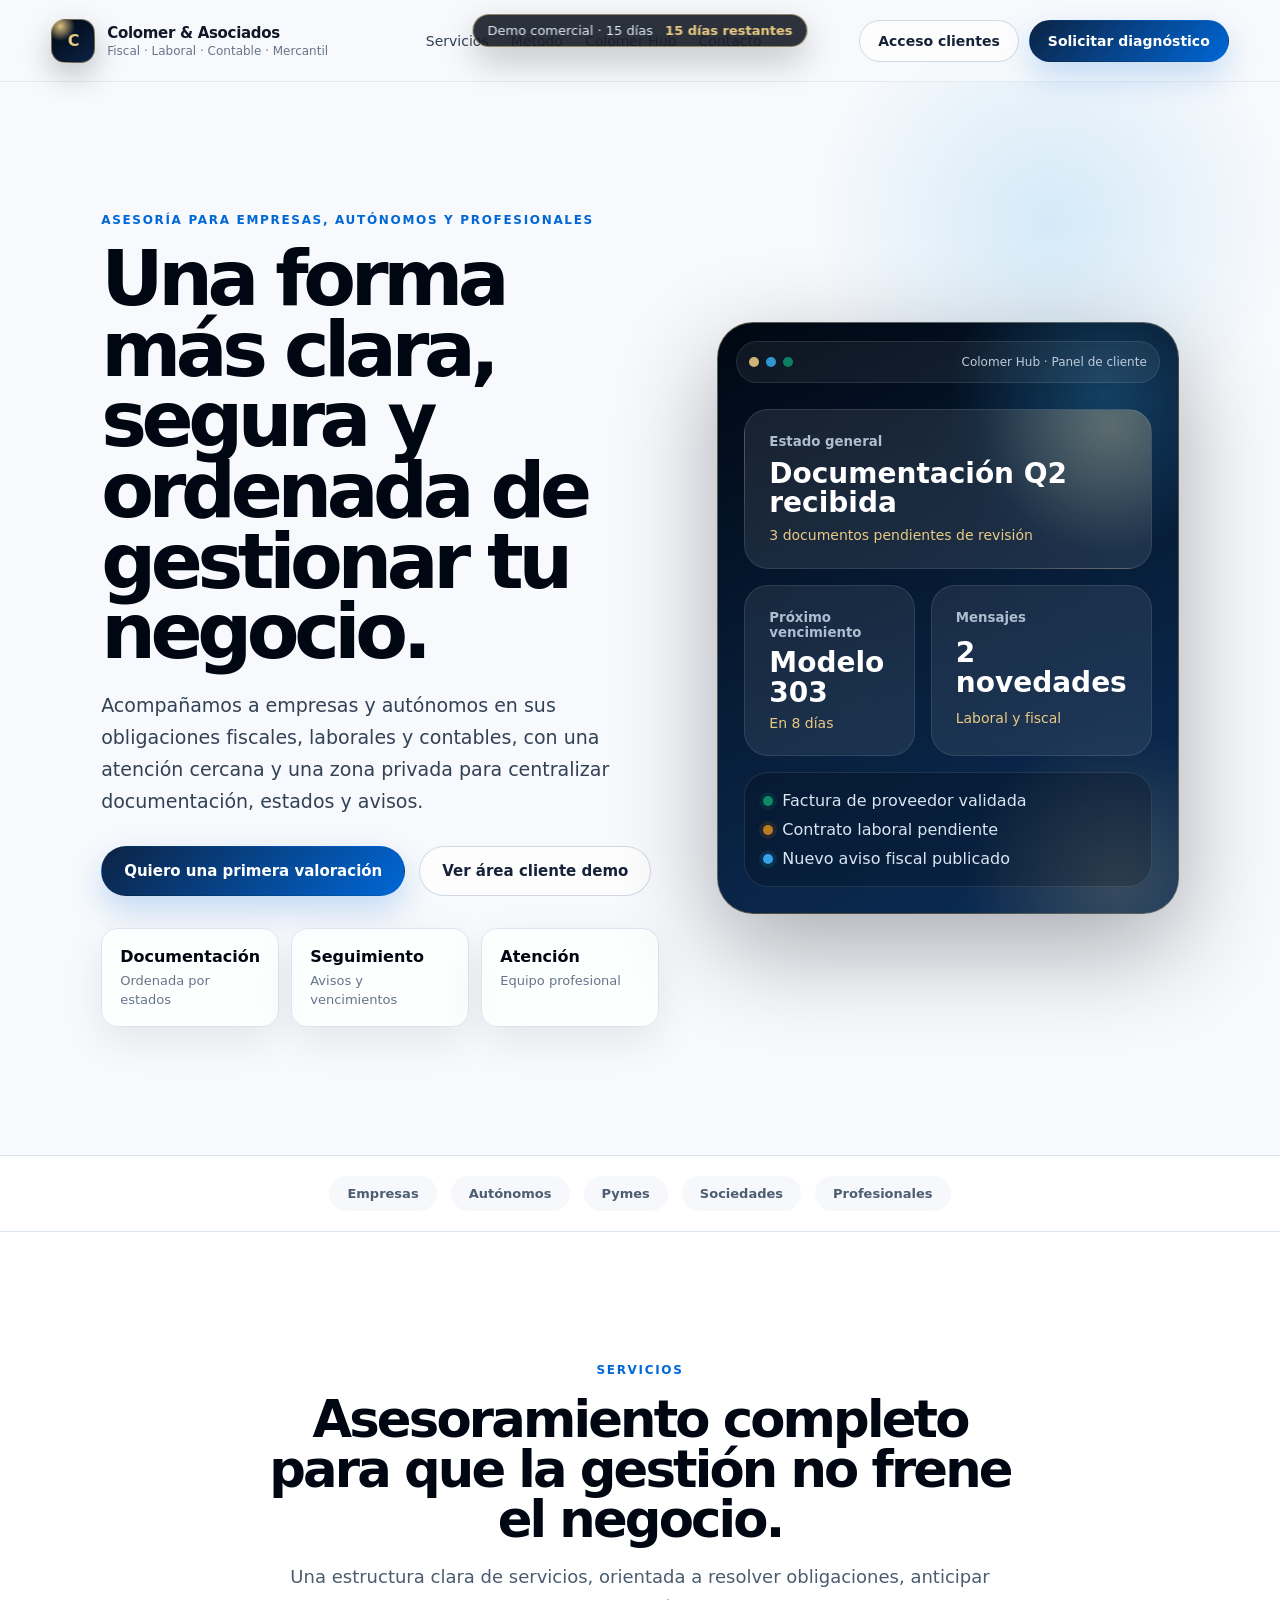
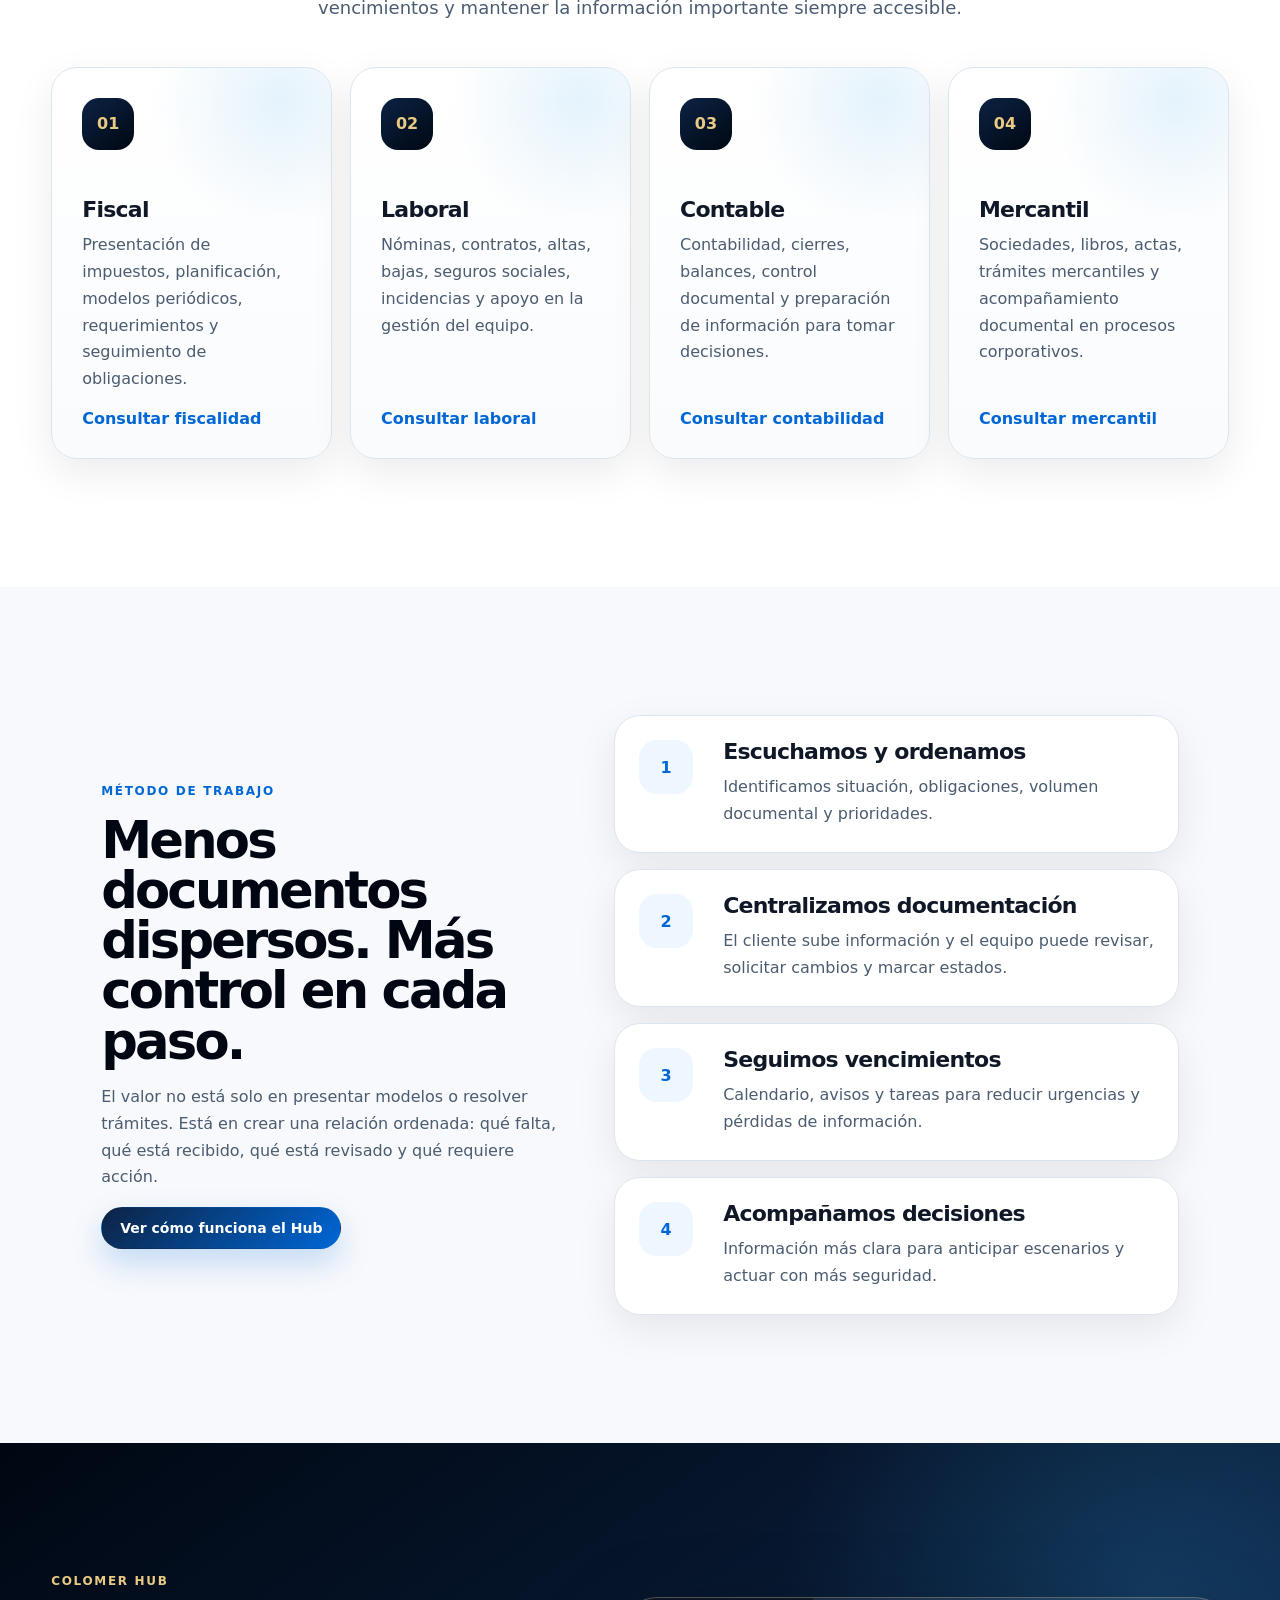
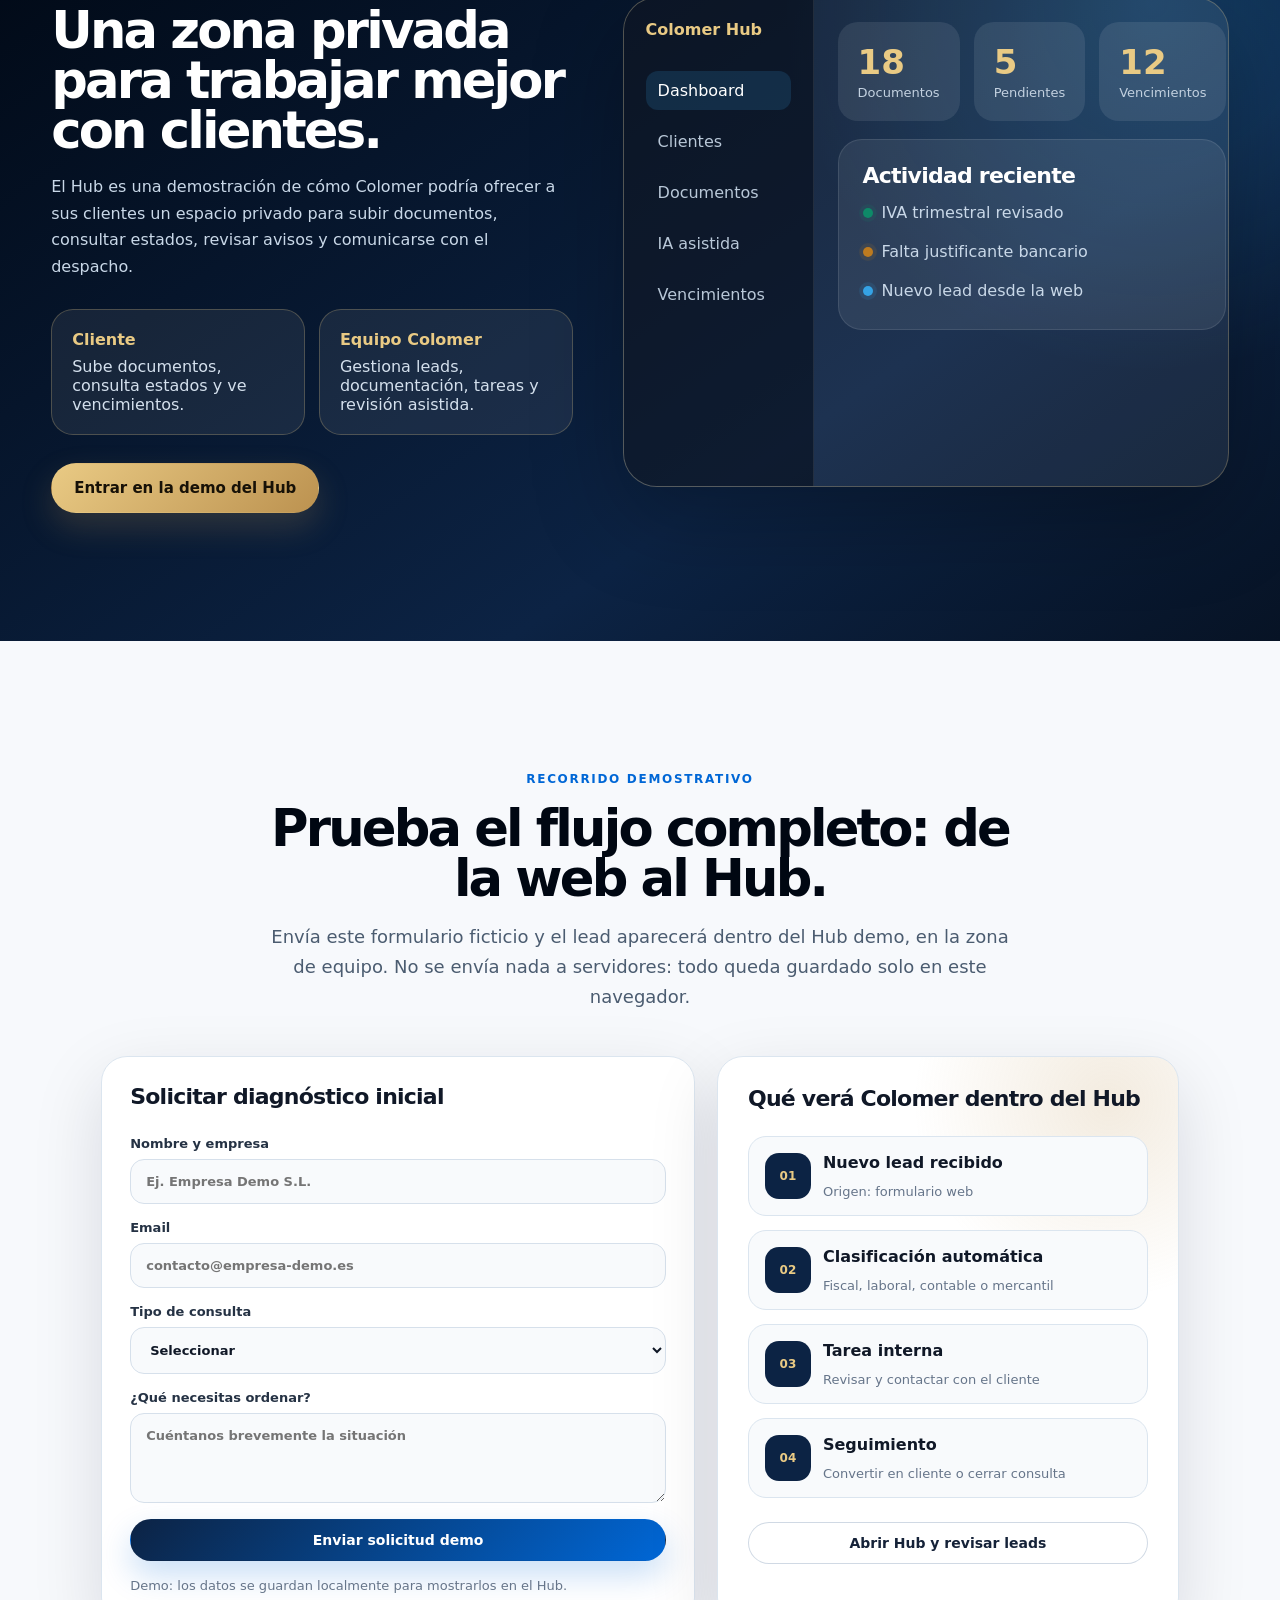
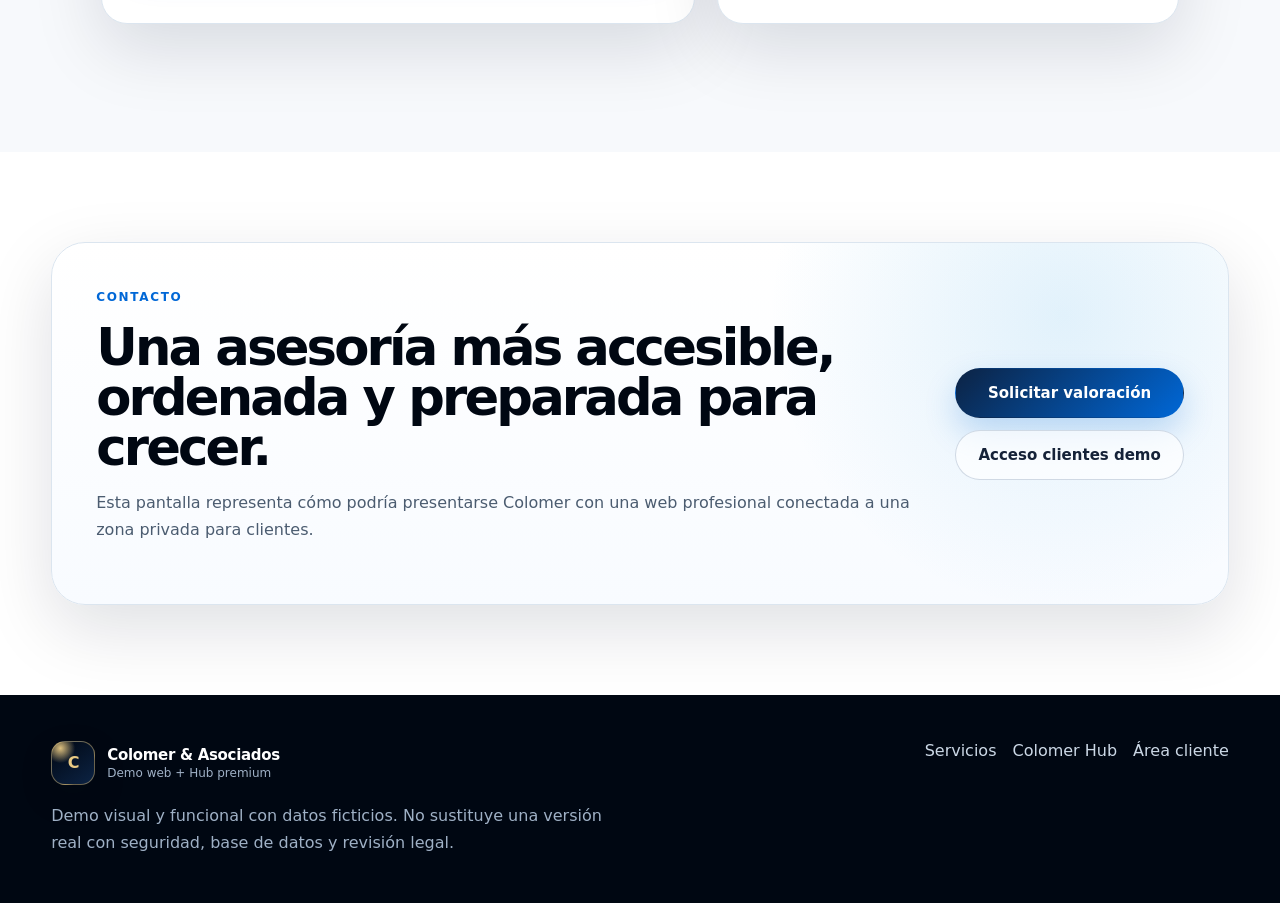
==== commit 3b835628: "Add files via upload" ====
--- a/index.html
+++ b/index.html
@@ -3,312 +3,330 @@
 <head>
   <meta charset="utf-8">
   <meta name="viewport" content="width=device-width, initial-scale=1">
-  <title>Colomer & Asociados · Asesoría integral para empresas</title>
-  <meta name="description" content="Demo premium de web corporativa y área privada para Colomer & Asociados. Asesoría fiscal, laboral, contable y mercantil.">
+  <title>Colomer & Asociados · Asesoría fiscal, laboral y contable</title>
+  <meta name="description" content="Demo premium de una web corporativa con Hub privado para asesoría fiscal, laboral, contable y mercantil.">
+  <link rel="icon" href="favicon.svg" type="image/svg+xml">
   <link rel="stylesheet" href="styles.css">
 </head>
-<body data-page="web">
-  <div id="demoGate" class="demo-gate" hidden>
-    <div class="gate-card">
-      <span class="eyebrow">Demo finalizada</span>
-      <h1>La prueba web de 15 días ha terminado</h1>
-      <p>Para mantener activa la demo, conectar formularios reales o publicar la versión profesional, es necesario activar la siguiente fase del proyecto.</p>
-      <div class="gate-actions">
-        <button class="btn btn-primary" data-reset-demo>Reiniciar demo local</button>
-        <a class="btn btn-ghost" href="hub.html">Ver Hub en modo demo</a>
-      </div>
-      <p class="small">En esta maqueta estática el control se guarda en el navegador. En producción se haría con usuario, licencia y base de datos.</p>
-    </div>
+<body class="public-site">
+  <div class="demo-ribbon" id="demoRibbon">
+    <span>Demo comercial · 15 días</span>
+    <strong id="demoDaysLeft">Calculando…</strong>
   </div>
 
-  <header class="site-header glass">
-    <a href="#inicio" class="brand-mark" aria-label="Colomer y Asociados">
-      <span class="brand-shield">C</span>
+  <header class="site-header" id="top">
+    <a class="brand" href="#top" aria-label="Inicio Colomer & Asociados">
+      <span class="brand-mark">C</span>
       <span>
         <strong>Colomer & Asociados</strong>
-        <small>Asesores de empresas</small>
+        <small>Fiscal · Laboral · Contable · Mercantil</small>
       </span>
     </a>
 
-    <nav class="main-nav" aria-label="Navegación principal">
+    <nav class="nav" aria-label="Navegación principal">
       <a href="#servicios">Servicios</a>
-      <a href="#empresas">Empresas</a>
-      <a href="#hub">Área cliente</a>
       <a href="#metodo">Método</a>
-      <a href="#diagnostico">Diagnóstico</a>
+      <a href="#hub">Colomer Hub</a>
+      <a href="#contacto">Contacto</a>
     </nav>
 
     <div class="header-actions">
-      <span class="demo-pill"><span class="dot"></span><b data-days-left>15</b> días de demo</span>
-      <a class="btn btn-small btn-ghost" href="hub.html">Acceso Hub</a>
+      <a class="btn btn-ghost" href="hub.html">Acceso clientes</a>
+      <a class="btn btn-primary" href="#diagnostico">Solicitar diagnóstico</a>
     </div>
-    <button class="menu-toggle" aria-label="Abrir menú" data-menu-toggle>☰</button>
+
+    <button class="mobile-menu" id="mobileMenuBtn" aria-label="Abrir menú">☰</button>
   </header>
 
-  <main id="inicio">
-    <section class="hero hero-live">
-      <div class="hero-bg-orb orb-one"></div>
-      <div class="hero-bg-orb orb-two"></div>
-      <div class="container hero-grid">
-        <div class="hero-content">
-          <span class="eyebrow">Fiscal · Laboral · Contable · Mercantil</span>
-          <h1>Una asesoría más clara, ágil y preparada para acompañar el crecimiento de tu empresa.</h1>
-          <p class="lead">Planificación fiscal, gestión laboral, contabilidad y asesoramiento empresarial con un espacio digital para ordenar documentación, avisos y seguimiento.</p>
-          <div class="hero-actions">
-            <a class="btn btn-primary" href="#diagnostico">Solicitar diagnóstico</a>
-            <a class="btn btn-secondary" href="hub.html">Probar área cliente</a>
-          </div>
-          <div class="trust-row" aria-label="Puntos de confianza">
-            <span>Atención presencial y online</span>
-            <span>Equipo asignado</span>
-            <span>Portal documental</span>
-          </div>
-        </div>
-
-        <aside class="hero-panel" aria-label="Panel demostrativo">
-          <div class="panel-top">
-            <span class="brand-shield mini">C</span>
-            <div>
-              <strong>Panel cliente</strong>
-              <small>Estado documental · Mayo</small>
+  <main>
+    <section class="hero section-pad">
+      <div class="hero-copy reveal">
+        <p class="eyebrow">Asesoría para empresas, autónomos y profesionales</p>
+        <h1>Una forma más clara, segura y ordenada de gestionar tu negocio.</h1>
+        <p class="hero-text">
+          Acompañamos a empresas y autónomos en sus obligaciones fiscales, laborales y contables,
+          con una atención cercana y una zona privada para centralizar documentación, estados y avisos.
+        </p>
+        <div class="hero-actions">
+          <a class="btn btn-primary btn-large" href="#diagnostico">Quiero una primera valoración</a>
+          <a class="btn btn-ghost btn-large" href="hub.html">Ver área cliente demo</a>
+        </div>
+
+        <div class="trust-row" aria-label="Señales de confianza">
+          <div>
+            <b>Documentación</b>
+            <span>Ordenada por estados</span>
+          </div>
+          <div>
+            <b>Seguimiento</b>
+            <span>Avisos y vencimientos</span>
+          </div>
+          <div>
+            <b>Atención</b>
+            <span>Equipo profesional</span>
+          </div>
+        </div>
+      </div>
+
+      <div class="hero-panel reveal delay-1" aria-label="Vista previa del Hub Colomer">
+        <div class="window-bar">
+          <span></span><span></span><span></span>
+          <small>Colomer Hub · Panel de cliente</small>
+        </div>
+        <div class="mock-dashboard">
+          <div class="mock-card accent">
+            <small>Estado general</small>
+            <b>Documentación Q2 recibida</b>
+            <em>3 documentos pendientes de revisión</em>
+          </div>
+          <div class="mock-grid">
+            <div class="mock-card">
+              <small>Próximo vencimiento</small>
+              <b>Modelo 303</b>
+              <em>En 8 días</em>
             </div>
-            <span class="status ok">Activo</span>
-          </div>
-          <div class="metric-grid">
-            <div class="metric"><b>24</b><span>facturas recibidas</span></div>
-            <div class="metric"><b>6</b><span>pendientes</span></div>
-            <div class="metric"><b>92%</b><span>lectura IA simulada</span></div>
+            <div class="mock-card">
+              <small>Mensajes</small>
+              <b>2 novedades</b>
+              <em>Laboral y fiscal</em>
+            </div>
+          </div>
+          <div class="activity-list">
+            <div><span class="status-dot ok"></span>Factura de proveedor validada</div>
+            <div><span class="status-dot warn"></span>Contrato laboral pendiente</div>
+            <div><span class="status-dot info"></span>Nuevo aviso fiscal publicado</div>
+          </div>
+        </div>
+      </div>
+    </section>
+
+    <section class="logos-strip" aria-label="Ámbitos de trabajo">
+      <span>Empresas</span>
+      <span>Autónomos</span>
+      <span>Pymes</span>
+      <span>Sociedades</span>
+      <span>Profesionales</span>
+    </section>
+
+    <section class="section section-white" id="servicios">
+      <div class="section-head reveal">
+        <p class="eyebrow">Servicios</p>
+        <h2>Asesoramiento completo para que la gestión no frene el negocio.</h2>
+        <p>
+          Una estructura clara de servicios, orientada a resolver obligaciones, anticipar vencimientos
+          y mantener la información importante siempre accesible.
+        </p>
+      </div>
+
+      <div class="service-grid">
+        <article class="service-card reveal">
+          <span class="icon">01</span>
+          <h3>Fiscal</h3>
+          <p>Presentación de impuestos, planificación, modelos periódicos, requerimientos y seguimiento de obligaciones.</p>
+          <a href="#diagnostico">Consultar fiscalidad</a>
+        </article>
+        <article class="service-card reveal delay-1">
+          <span class="icon">02</span>
+          <h3>Laboral</h3>
+          <p>Nóminas, contratos, altas, bajas, seguros sociales, incidencias y apoyo en la gestión del equipo.</p>
+          <a href="#diagnostico">Consultar laboral</a>
+        </article>
+        <article class="service-card reveal delay-2">
+          <span class="icon">03</span>
+          <h3>Contable</h3>
+          <p>Contabilidad, cierres, balances, control documental y preparación de información para tomar decisiones.</p>
+          <a href="#diagnostico">Consultar contabilidad</a>
+        </article>
+        <article class="service-card reveal delay-3">
+          <span class="icon">04</span>
+          <h3>Mercantil</h3>
+          <p>Sociedades, libros, actas, trámites mercantiles y acompañamiento documental en procesos corporativos.</p>
+          <a href="#diagnostico">Consultar mercantil</a>
+        </article>
+      </div>
+    </section>
+
+    <section class="section split-section" id="metodo">
+      <div class="split-copy reveal">
+        <p class="eyebrow">Método de trabajo</p>
+        <h2>Menos documentos dispersos. Más control en cada paso.</h2>
+        <p>
+          El valor no está solo en presentar modelos o resolver trámites. Está en crear una relación ordenada:
+          qué falta, qué está recibido, qué está revisado y qué requiere acción.
+        </p>
+        <a class="btn btn-primary" href="#hub">Ver cómo funciona el Hub</a>
+      </div>
+
+      <div class="process-list reveal delay-1">
+        <div class="process-item">
+          <span>1</span>
+          <div>
+            <h3>Escuchamos y ordenamos</h3>
+            <p>Identificamos situación, obligaciones, volumen documental y prioridades.</p>
+          </div>
+        </div>
+        <div class="process-item">
+          <span>2</span>
+          <div>
+            <h3>Centralizamos documentación</h3>
+            <p>El cliente sube información y el equipo puede revisar, solicitar cambios y marcar estados.</p>
+          </div>
+        </div>
+        <div class="process-item">
+          <span>3</span>
+          <div>
+            <h3>Seguimos vencimientos</h3>
+            <p>Calendario, avisos y tareas para reducir urgencias y pérdidas de información.</p>
+          </div>
+        </div>
+        <div class="process-item">
+          <span>4</span>
+          <div>
+            <h3>Acompañamos decisiones</h3>
+            <p>Información más clara para anticipar escenarios y actuar con más seguridad.</p>
+          </div>
+        </div>
+      </div>
+    </section>
+
+    <section class="section hub-section" id="hub">
+      <div class="hub-copy reveal">
+        <p class="eyebrow gold">Colomer Hub</p>
+        <h2>Una zona privada para trabajar mejor con clientes.</h2>
+        <p>
+          El Hub es una demostración de cómo Colomer podría ofrecer a sus clientes un espacio privado
+          para subir documentos, consultar estados, revisar avisos y comunicarse con el despacho.
+        </p>
+
+        <div class="value-cards">
+          <div>
+            <b>Cliente</b>
+            <span>Sube documentos, consulta estados y ve vencimientos.</span>
+          </div>
+          <div>
+            <b>Equipo Colomer</b>
+            <span>Gestiona leads, documentación, tareas y revisión asistida.</span>
+          </div>
+        </div>
+
+        <a class="btn btn-gold btn-large" href="hub.html">Entrar en la demo del Hub</a>
+      </div>
+
+      <div class="hub-screen reveal delay-1">
+        <div class="hub-sidebar">
+          <b>Colomer Hub</b>
+          <span class="active">Dashboard</span>
+          <span>Clientes</span>
+          <span>Documentos</span>
+          <span>IA asistida</span>
+          <span>Vencimientos</span>
+        </div>
+        <div class="hub-main-preview">
+          <div class="stat-grid">
+            <div><b>18</b><span>Documentos</span></div>
+            <div><b>5</b><span>Pendientes</span></div>
+            <div><b>12</b><span>Vencimientos</span></div>
           </div>
           <div class="timeline-card">
-            <div class="timeline-row complete"><span></span><p>Documentación T2 recibida</p></div>
-            <div class="timeline-row active"><span></span><p>Validación de facturas</p></div>
-            <div class="timeline-row"><span></span><p>Resumen para dirección</p></div>
-          </div>
-          <form class="quick-upload" data-fake-upload>
-            <label>Subir factura demo</label>
-            <div class="upload-line">
-              <input type="file" aria-label="Archivo de factura demo">
-              <button class="btn btn-small btn-primary" type="submit">Simular</button>
-            </div>
-            <p class="small">No se suben archivos reales. Es una simulación visual.</p>
-          </form>
-        </aside>
-      </div>
-    </section>
-
-    <section class="section" id="servicios">
-      <div class="container">
-        <div class="section-head">
-          <span class="eyebrow">Áreas de asesoramiento</span>
-          <h2>Servicios pensados para que el cliente entienda, confíe y actúe.</h2>
-          <p>La web no explica una propuesta técnica: muestra cómo se presentaría Colomer ante empresas, autónomos y pymes que buscan una asesoría profesional.</p>
-        </div>
-
-        <div class="cards-grid service-grid">
-          <article class="card service-card" data-service="Fiscal">
-            <div class="icon">▣</div>
-            <h3>Asesoría fiscal</h3>
-            <p>Planificación, impuestos, modelos trimestrales, declaraciones y optimización tributaria con seguimiento claro.</p>
-            <button class="link-button" data-open-service="Asesoría fiscal">Consultar servicio</button>
-          </article>
-          <article class="card service-card" data-service="Laboral">
-            <div class="icon">◷</div>
-            <h3>Asesoría laboral</h3>
-            <p>Contratos, nóminas, Seguridad Social, altas, bajas y soporte en gestión de personas.</p>
-            <button class="link-button" data-open-service="Asesoría laboral">Consultar servicio</button>
-          </article>
-          <article class="card service-card" data-service="Contabilidad">
-            <div class="icon">▥</div>
-            <h3>Contabilidad</h3>
-            <p>Contabilidad diaria, balances, cierres, cuentas anuales y reporting para tomar decisiones con datos.</p>
-            <button class="link-button" data-open-service="Contabilidad">Consultar servicio</button>
-          </article>
-          <article class="card service-card" data-service="Mercantil">
-            <div class="icon">⚖</div>
-            <h3>Mercantil</h3>
-            <p>Sociedades, acuerdos, modificaciones estatutarias y asesoramiento jurídico-mercantil.</p>
-            <button class="link-button" data-open-service="Mercantil">Consultar servicio</button>
-          </article>
-          <article class="card service-card" data-service="Autónomos">
-            <div class="icon">◇</div>
-            <h3>Autónomos y pymes</h3>
-            <p>Obligaciones, facturación, gastos deducibles, seguimiento mensual y acompañamiento cercano.</p>
-            <button class="link-button" data-open-service="Autónomos y pymes">Consultar servicio</button>
-          </article>
-          <article class="card service-card featured" data-service="Hub">
-            <div class="icon">✦</div>
-            <h3>Colomer Hub</h3>
-            <p>Área privada para subir documentación, consultar estados, recibir avisos y centralizar comunicaciones.</p>
-            <a class="link-button" href="hub.html">Abrir demo del Hub</a>
-          </article>
-        </div>
-      </div>
-    </section>
-
-    <section class="section split-section" id="empresas">
-      <div class="container split-grid">
-        <div>
-          <span class="eyebrow">Empresas</span>
-          <h2>Control fiscal, laboral y financiero para dirigir con seguridad.</h2>
-          <p class="lead">Una asesoría moderna no solo presenta impuestos. Anticipa vencimientos, organiza documentación y convierte la información contable en decisiones más claras.</p>
-          <div class="step-list">
-            <div><b>01</b><strong>Planificación fiscal y cierres</strong><span>Prevención de riesgos y toma de decisiones antes de final de ejercicio.</span></div>
-            <div><b>02</b><strong>Laboral y nóminas</strong><span>Empleados, contratos, seguros sociales y obligaciones periódicas.</span></div>
-            <div><b>03</b><strong>Reporting de dirección</strong><span>Información contable útil para entender evolución y necesidades.</span></div>
-          </div>
-        </div>
-        <div class="quote-panel">
-          <span class="big-number">+ claridad</span>
-          <p>Menos gestión reactiva. Más anticipación.</p>
-          <blockquote>“El cliente tiene que saber qué falta, qué vence y qué se ha gestionado.”</blockquote>
-        </div>
-      </div>
-    </section>
-
-    <section class="section alt" id="hub">
-      <div class="container hub-showcase">
-        <div class="section-head left">
-          <span class="eyebrow">Colomer Hub</span>
-          <h2>Una zona privada para trabajar mejor con clientes.</h2>
-          <p>El Hub convierte la relación documental en una experiencia ordenada: cada cliente sabe qué debe enviar, qué está pendiente y qué se ha revisado.</p>
-        </div>
-
-        <div class="hub-layout">
-          <div class="hub-screen">
-            <div class="mock-browser">
-              <div class="browser-dots"><span></span><span></span><span></span></div>
-              <strong>Área cliente · DEMO</strong>
-            </div>
-            <div class="mock-app-grid">
-              <aside>
-                <span class="brand-shield mini">C</span>
-                <button class="active">Resumen</button>
-                <button>Documentos</button>
-                <button>Vencimientos</button>
-                <button>Mensajes</button>
-              </aside>
-              <main>
-                <div class="mock-kpis">
-                  <div><b>3</b><span>pendientes</span></div>
-                  <div><b>12</b><span>validados</span></div>
-                  <div><b>28/06</b><span>próximo vencimiento</span></div>
-                </div>
-                <div class="document-row"><span class="doc-icon">PDF</span><div><b>Factura proveedor</b><small>Lectura simulada · pendiente validar</small></div><span class="badge warn">Revisar</span></div>
-                <div class="document-row"><span class="doc-icon">XLS</span><div><b>Resumen gastos</b><small>Validado por asesor</small></div><span class="badge ok">OK</span></div>
-                <div class="document-row"><span class="doc-icon">IMG</span><div><b>Ticket combustible</b><small>Campo IVA detectado</small></div><span class="badge">IA</span></div>
-              </main>
-            </div>
-          </div>
-
-          <div class="feature-list">
-            <div><span>▥</span><h3>Subida ordenada</h3><p>Facturas, nóminas, contratos, tickets y justificantes clasificados por cliente y periodo.</p></div>
-            <div><span>◌</span><h3>Seguimiento claro</h3><p>Estados visibles: recibido, pendiente de revisión, validado, rechazado o pendiente de corrección.</p></div>
-            <div><span>✦</span><h3>Lectura IA simulada</h3><p>Extracción de campos para mostrar el flujo: fecha, proveedor, base, IVA, total y categoría.</p></div>
-            <div><span>✉</span><h3>Comunicación centralizada</h3><p>Avisos y mensajes asociados a cada cliente para reducir correos sueltos.</p></div>
-            <a class="btn btn-primary wide" href="hub.html">Entrar en la demo del Hub</a>
-          </div>
-        </div>
-      </div>
-    </section>
-
-    <section class="section" id="metodo">
-      <div class="container">
-        <div class="section-head">
-          <span class="eyebrow">Método de trabajo</span>
-          <h2>Un proceso claro para pasar de la consulta a la gestión.</h2>
-        </div>
-        <div class="process-line">
-          <div><b>1</b><strong>Escuchamos</strong><span>Entendemos situación, estructura y objetivos.</span></div>
-          <div><b>2</b><strong>Analizamos</strong><span>Detectamos obligaciones, riesgos y oportunidades.</span></div>
-          <div><b>3</b><strong>Proponemos</strong><span>Diseñamos una solución clara y adaptada.</span></div>
-          <div><b>4</b><strong>Gestionamos</strong><span>Ejecutamos con rigor y seguimiento.</span></div>
-          <div><b>5</b><strong>Acompañamos</strong><span>Revisamos, informamos y mejoramos.</span></div>
-        </div>
-      </div>
-    </section>
-
-    <section class="section diagnostic-section" id="diagnostico">
-      <div class="container diagnostic-grid">
-        <div>
-          <span class="eyebrow">Diagnóstico inicial</span>
-          <h2>¿Hablamos sobre tu negocio?</h2>
-          <p class="lead">Simula una solicitud real. En esta demo, el formulario guarda el lead en el navegador y lo muestra dentro del CRM del Hub.</p>
-          <div class="mini-card">
-            <strong>Demo conectada al Hub</strong>
-            <p>Cuando envíes el formulario, abre el Hub y entra como equipo para ver el lead en la bandeja comercial.</p>
-          </div>
-        </div>
-
-        <form class="premium-form" id="diagnosticForm">
-          <div class="form-row">
-            <label>Nombre<input name="name" required placeholder="Nombre y apellidos"></label>
-            <label>Empresa<input name="company" required placeholder="Empresa"></label>
-          </div>
-          <div class="form-row">
-            <label>Email<input name="email" type="email" required placeholder="correo@empresa.es"></label>
-            <label>Teléfono<input name="phone" placeholder="+34 600 000 000"></label>
-          </div>
-          <label>Servicio de interés
-            <select name="service">
-              <option>Asesoría fiscal</option>
-              <option>Asesoría laboral</option>
-              <option>Contabilidad</option>
+            <h3>Actividad reciente</h3>
+            <p><span class="status-dot ok"></span>IVA trimestral revisado</p>
+            <p><span class="status-dot warn"></span>Falta justificante bancario</p>
+            <p><span class="status-dot info"></span>Nuevo lead desde la web</p>
+          </div>
+        </div>
+      </div>
+    </section>
+
+    <section class="section scenario-section" id="diagnostico">
+      <div class="section-head reveal">
+        <p class="eyebrow">Recorrido demostrativo</p>
+        <h2>Prueba el flujo completo: de la web al Hub.</h2>
+        <p>
+          Envía este formulario ficticio y el lead aparecerá dentro del Hub demo, en la zona de equipo.
+          No se envía nada a servidores: todo queda guardado solo en este navegador.
+        </p>
+      </div>
+
+      <div class="scenario-grid">
+        <form class="premium-form reveal" id="leadForm">
+          <h3>Solicitar diagnóstico inicial</h3>
+          <label>
+            Nombre y empresa
+            <input type="text" name="name" placeholder="Ej. Empresa Demo S.L." required>
+          </label>
+          <label>
+            Email
+            <input type="email" name="email" placeholder="contacto@empresa-demo.es" required>
+          </label>
+          <label>
+            Tipo de consulta
+            <select name="service" required>
+              <option value="">Seleccionar</option>
+              <option>Fiscal</option>
+              <option>Laboral</option>
+              <option>Contable</option>
               <option>Mercantil</option>
-              <option>Autónomos y pymes</option>
-              <option>Colomer Hub / Área Cliente</option>
+              <option>Alta como nuevo cliente</option>
             </select>
           </label>
-          <label>Mensaje
-            <textarea name="message" rows="4" placeholder="Cuéntanos brevemente tu situación"></textarea>
+          <label>
+            ¿Qué necesitas ordenar?
+            <textarea name="message" rows="4" placeholder="Cuéntanos brevemente la situación"></textarea>
           </label>
-          <button class="btn btn-primary wide" type="submit">Enviar solicitud demo</button>
-          <p class="small">Demo sin envío real. En producción se conectaría a email, CRM o automatización.</p>
+          <button class="btn btn-primary btn-full" type="submit">Enviar solicitud demo</button>
+          <p class="form-note">Demo: los datos se guardan localmente para mostrarlos en el Hub.</p>
         </form>
+
+        <div class="journey-card reveal delay-1">
+          <h3>Qué verá Colomer dentro del Hub</h3>
+          <ol class="journey">
+            <li><span>01</span><b>Nuevo lead recibido</b><em>Origen: formulario web</em></li>
+            <li><span>02</span><b>Clasificación automática</b><em>Fiscal, laboral, contable o mercantil</em></li>
+            <li><span>03</span><b>Tarea interna</b><em>Revisar y contactar con el cliente</em></li>
+            <li><span>04</span><b>Seguimiento</b><em>Convertir en cliente o cerrar consulta</em></li>
+          </ol>
+          <a class="btn btn-ghost btn-full" href="hub.html#leads">Abrir Hub y revisar leads</a>
+        </div>
+      </div>
+    </section>
+
+    <section class="section section-white compact-cta" id="contacto">
+      <div class="cta-panel reveal">
+        <div>
+          <p class="eyebrow">Contacto</p>
+          <h2>Una asesoría más accesible, ordenada y preparada para crecer.</h2>
+          <p>
+            Esta pantalla representa cómo podría presentarse Colomer con una web profesional
+            conectada a una zona privada para clientes.
+          </p>
+        </div>
+        <div class="cta-actions">
+          <a class="btn btn-primary btn-large" href="#diagnostico">Solicitar valoración</a>
+          <a class="btn btn-ghost btn-large" href="hub.html">Acceso clientes demo</a>
+        </div>
       </div>
     </section>
   </main>
 
-  <footer class="site-footer">
-    <div class="container footer-grid">
-      <div>
-        <a href="#inicio" class="brand-mark footer-brand"><span class="brand-shield">C</span><span><strong>Colomer & Asociados</strong><small>Asesores de empresas</small></span></a>
-        <p>Demo conceptual de web corporativa premium y área privada para clientes. Sustituir textos, imágenes y datos por material definitivo en producción.</p>
-      </div>
-      <div>
-        <h4>Servicios</h4>
-        <a href="#servicios">Fiscal</a>
-        <a href="#servicios">Laboral</a>
-        <a href="#servicios">Contabilidad</a>
-        <a href="#servicios">Mercantil</a>
-      </div>
-      <div>
-        <h4>Área cliente</h4>
-        <a href="hub.html">Acceso Hub demo</a>
-        <a href="#diagnostico">Solicitar diagnóstico</a>
-        <a href="#hub">Funcionamiento</a>
-      </div>
-      <div>
-        <h4>Contacto demo</h4>
-        <p>Madrid · Atención presencial y online</p>
-        <p>info@colomerasociados.es</p>
-      </div>
+  <footer class="footer">
+    <div>
+      <a class="brand brand-footer" href="#top">
+        <span class="brand-mark">C</span>
+        <span>
+          <strong>Colomer & Asociados</strong>
+          <small>Demo web + Hub premium</small>
+        </span>
+      </a>
+      <p>Demo visual y funcional con datos ficticios. No sustituye una versión real con seguridad, base de datos y revisión legal.</p>
     </div>
-    <div class="container footer-bottom">
-      <span>© 2026 Colomer & Asociados · Demo conceptual.</span>
-      <button class="plain" data-reset-demo>Reiniciar periodo demo</button>
+    <div class="footer-links">
+      <a href="#servicios">Servicios</a>
+      <a href="#hub">Colomer Hub</a>
+      <a href="hub.html">Área cliente</a>
     </div>
   </footer>
 
   <div class="toast" id="toast" role="status" aria-live="polite"></div>
-
-  <dialog id="serviceDialog" class="premium-dialog">
-    <button class="dialog-close" data-close-dialog aria-label="Cerrar">×</button>
-    <span class="eyebrow">Consulta de servicio</span>
-    <h3 id="serviceDialogTitle">Servicio</h3>
-    <p>Esta sería la ficha comercial del servicio, con beneficios, documentación necesaria y llamada a solicitar diagnóstico. En la demo se muestra como interacción visual.</p>
-    <a class="btn btn-primary" href="#diagnostico" data-close-dialog>Solicitar diagnóstico</a>
-  </dialog>
-
   <script src="app.js"></script>
 </body>
 </html>
--- a/styles.css
+++ b/styles.css
@@ -1,645 +1,1829 @@
-:root{
+:root {
   --navy:#000712;
-  --navy-2:#06162d;
+  --navy-2:#07182f;
   --navy-3:#0c2344;
-  --ink:#101b2d;
-  --muted:#6c7a8e;
-  --line:#dce5f0;
-  --paper:#f4f7fb;
+  --ink:#101827;
+  --muted:#66758a;
+  --soft:#eef3f8;
+  --paper:#f7f9fc;
   --white:#ffffff;
+  --line:#dbe5ef;
   --gold:#bc9250;
   --gold-2:#e9ca84;
-  --bronze:#875f2e;
+  --gold-dark:#875f2e;
   --blue:#35a3e5;
   --blue-2:#0067d6;
-  --green:#168a68;
-  --red:#a84444;
-  --shadow:0 26px 80px rgba(6,20,45,.18);
-  --soft-shadow:0 14px 36px rgba(7,21,42,.10);
-  --radius:24px;
+  --green:#0e8a68;
+  --red:#b14a4a;
+  --orange:#bd7b20;
+  --shadow:0 24px 70px rgba(2, 15, 35, .13);
+  --shadow-soft:0 14px 40px rgba(2, 15, 35, .08);
+  --radius:26px;
   --radius-sm:16px;
   --max:1180px;
 }
-*{box-sizing:border-box}
-html{scroll-behavior:smooth}
-body{
+
+* { box-sizing:border-box; }
+
+html {
+  scroll-behavior:smooth;
+}
+
+body {
   margin:0;
-  font-family:"Segoe UI", system-ui, -apple-system, BlinkMacSystemFont, Arial, sans-serif;
   color:var(--ink);
   background:var(--paper);
-  line-height:1.5;
-}
-body.hub-body{background:#06101f}
-a{color:inherit;text-decoration:none}
-button,input,select,textarea{font:inherit}
-button{cursor:pointer}
-.container{width:min(var(--max), calc(100% - 40px)); margin:0 auto}
-.site-header{
+  font-family: Inter, ui-sans-serif, system-ui, -apple-system, BlinkMacSystemFont, "Segoe UI", sans-serif;
+  -webkit-font-smoothing:antialiased;
+}
+
+a {
+  color:inherit;
+  text-decoration:none;
+}
+
+button, input, textarea, select {
+  font:inherit;
+}
+
+button {
+  cursor:pointer;
+}
+
+img, svg {
+  max-width:100%;
+}
+
+::selection {
+  background:rgba(188,146,80,.28);
+}
+
+.demo-ribbon {
   position:fixed;
-  top:18px;
   left:50%;
+  top:14px;
+  z-index:100;
   transform:translateX(-50%);
-  width:min(var(--max), calc(100% - 32px));
-  z-index:40;
+  display:flex;
+  gap:12px;
+  align-items:center;
+  padding:8px 14px;
+  border:1px solid rgba(233,202,132,.55);
+  border-radius:999px;
+  background:rgba(0,7,18,.82);
+  color:#fff;
+  backdrop-filter: blur(18px);
+  box-shadow:0 14px 35px rgba(0,0,0,.22);
+  font-size:13px;
+}
+
+.demo-ribbon span {
+  color:#dbe8f5;
+}
+
+.demo-ribbon strong {
+  color:var(--gold-2);
+}
+
+.site-header {
+  position:sticky;
+  top:0;
+  z-index:90;
+  display:flex;
+  align-items:center;
+  justify-content:space-between;
+  gap:22px;
+  min-height:82px;
+  padding:18px clamp(20px, 4vw, 52px);
+  border-bottom:1px solid rgba(219,229,239,.72);
+  background:rgba(247,249,252,.85);
+  backdrop-filter: blur(18px);
+}
+
+.brand {
+  display:flex;
+  gap:12px;
+  align-items:center;
+  min-width:max-content;
+}
+
+.brand-mark {
+  display:inline-grid;
+  place-items:center;
+  width:44px;
+  height:44px;
+  border-radius:14px;
+  background:
+    radial-gradient(circle at 20% 15%, rgba(233,202,132,.95), transparent 30%),
+    linear-gradient(145deg, var(--navy), var(--navy-3));
+  border:1px solid rgba(233,202,132,.45);
+  color:var(--gold-2);
+  font-weight:900;
+  letter-spacing:-.04em;
+  box-shadow:0 12px 30px rgba(0,7,18,.23);
+}
+
+.brand strong {
+  display:block;
+  font-size:15px;
+  letter-spacing:-.02em;
+}
+
+.brand small {
+  display:block;
+  margin-top:2px;
+  color:var(--muted);
+  font-size:12px;
+}
+
+.nav {
+  display:flex;
+  align-items:center;
+  gap:22px;
+  font-size:14px;
+  color:#334155;
+}
+
+.nav a {
+  position:relative;
+}
+
+.nav a:after {
+  content:"";
+  position:absolute;
+  left:0;
+  right:0;
+  bottom:-8px;
+  height:2px;
+  transform:scaleX(0);
+  transform-origin:left;
+  background:linear-gradient(90deg, var(--gold), var(--blue));
+  transition:.25s ease;
+}
+
+.nav a:hover:after {
+  transform:scaleX(1);
+}
+
+.header-actions {
+  display:flex;
+  gap:10px;
+  align-items:center;
+}
+
+.mobile-menu {
+  display:none;
+  border:0;
+  background:transparent;
+  font-size:26px;
+}
+
+.btn {
+  display:inline-flex;
+  align-items:center;
+  justify-content:center;
+  gap:8px;
+  border:1px solid transparent;
+  border-radius:999px;
+  padding:12px 18px;
+  font-weight:800;
+  font-size:14px;
+  transition:transform .2s ease, box-shadow .2s ease, border-color .2s ease, background .2s ease;
+  white-space:nowrap;
+}
+
+.btn:hover {
+  transform:translateY(-2px);
+}
+
+.btn-primary {
+  color:#fff;
+  background:linear-gradient(135deg, var(--navy-3), var(--blue-2));
+  box-shadow:0 14px 32px rgba(0,103,214,.22);
+}
+
+.btn-gold {
+  color:#171107;
+  background:linear-gradient(135deg, var(--gold-2), var(--gold));
+  box-shadow:0 14px 32px rgba(188,146,80,.22);
+}
+
+.btn-ghost {
+  color:#152238;
+  background:rgba(255,255,255,.68);
+  border-color:rgba(203,213,225,.9);
+}
+
+.btn-large {
+  padding:15px 22px;
+  font-size:15px;
+}
+
+.btn-full {
+  width:100%;
+}
+
+.section-pad,
+.section {
+  padding:clamp(76px, 10vw, 128px) clamp(20px, 4vw, 52px);
+}
+
+.hero {
+  position:relative;
+  display:grid;
+  grid-template-columns: minmax(0, 1.04fr) minmax(360px, .86fr);
+  gap:58px;
+  max-width:var(--max);
+  margin:0 auto;
+  min-height:720px;
+  align-items:center;
+}
+
+.hero:before {
+  content:"";
+  position:absolute;
+  inset:-120px -80px auto auto;
+  width:520px;
+  height:520px;
+  border-radius:50%;
+  background:radial-gradient(circle, rgba(53,163,229,.18), transparent 64%);
+  pointer-events:none;
+}
+
+.eyebrow {
+  margin:0 0 14px;
+  color:var(--blue-2);
+  font-size:12px;
+  font-weight:900;
+  letter-spacing:.14em;
+  text-transform:uppercase;
+}
+
+.eyebrow.gold {
+  color:var(--gold-2);
+}
+
+h1,h2,h3,p {
+  margin-top:0;
+}
+
+h1 {
+  margin-bottom:22px;
+  color:var(--navy);
+  font-size:clamp(44px, 6vw, 82px);
+  line-height:.92;
+  letter-spacing:-.07em;
+}
+
+h2 {
+  margin-bottom:18px;
+  color:var(--navy);
+  font-size:clamp(34px, 4vw, 56px);
+  line-height:.98;
+  letter-spacing:-.055em;
+}
+
+h3 {
+  margin-bottom:10px;
+  font-size:22px;
+  line-height:1.1;
+  letter-spacing:-.035em;
+}
+
+p {
+  color:#4b5c70;
+  line-height:1.68;
+}
+
+.hero-text {
+  max-width:650px;
+  margin-bottom:28px;
+  font-size:19px;
+  color:#334155;
+}
+
+.hero-actions {
+  display:flex;
+  flex-wrap:wrap;
+  gap:14px;
+  margin-bottom:32px;
+}
+
+.trust-row {
+  display:grid;
+  grid-template-columns:repeat(3, 1fr);
+  gap:12px;
+  max-width:660px;
+}
+
+.trust-row div {
+  padding:18px;
+  border:1px solid var(--line);
+  border-radius:var(--radius-sm);
+  background:rgba(255,255,255,.72);
+  box-shadow:var(--shadow-soft);
+}
+
+.trust-row b {
+  display:block;
+  margin-bottom:4px;
+  color:var(--navy);
+}
+
+.trust-row span {
+  color:var(--muted);
+  font-size:13px;
+}
+
+.hero-panel {
+  position:relative;
+  min-height:520px;
+  border:1px solid rgba(233,202,132,.35);
+  border-radius:36px;
+  background:
+    radial-gradient(circle at 84% 12%, rgba(53,163,229,.30), transparent 24%),
+    linear-gradient(155deg, #000712, #08203e 58%, #0b2d58);
+  box-shadow:0 34px 100px rgba(0,7,18,.32);
+  padding:18px;
+  overflow:hidden;
+}
+
+.hero-panel:after {
+  content:"";
+  position:absolute;
+  inset:auto -100px -130px auto;
+  width:320px;
+  height:320px;
+  border-radius:50%;
+  background:radial-gradient(circle, rgba(233,202,132,.20), transparent 68%);
+}
+
+.window-bar {
+  display:flex;
+  align-items:center;
+  gap:7px;
+  height:42px;
+  padding:0 12px;
+  border:1px solid rgba(255,255,255,.10);
+  border-radius:22px;
+  background:rgba(255,255,255,.06);
+  color:#dbe8f5;
+  position:relative;
+  z-index:1;
+}
+
+.window-bar span {
+  width:10px;
+  height:10px;
+  border-radius:50%;
+  background:rgba(233,202,132,.88);
+}
+
+.window-bar span:nth-child(2) {
+  background:rgba(53,163,229,.9);
+}
+
+.window-bar span:nth-child(3) {
+  background:rgba(14,138,104,.9);
+}
+
+.window-bar small {
+  margin-left:auto;
+  font-size:12px;
+  color:#bfcbda;
+}
+
+.mock-dashboard {
+  position:relative;
+  z-index:1;
+  display:grid;
+  gap:16px;
+  padding:26px 8px 8px;
+}
+
+.mock-card {
+  display:grid;
+  gap:8px;
+  padding:24px;
+  border:1px solid rgba(255,255,255,.10);
+  border-radius:24px;
+  background:rgba(255,255,255,.08);
+  color:#fff;
+  backdrop-filter: blur(20px);
+}
+
+.mock-card.accent {
+  min-height:160px;
+  justify-content:end;
+  background:
+    radial-gradient(circle at 90% 10%, rgba(233,202,132,.28), transparent 32%),
+    rgba(255,255,255,.09);
+}
+
+.mock-card small {
+  color:#aebdd0;
+  font-weight:700;
+}
+
+.mock-card b {
+  font-size:28px;
+  line-height:1.05;
+}
+
+.mock-card em {
+  color:var(--gold-2);
+  font-style:normal;
+  font-size:14px;
+}
+
+.mock-grid {
+  display:grid;
+  grid-template-columns:1fr 1fr;
+  gap:16px;
+}
+
+.activity-list {
+  display:grid;
+  gap:10px;
+  padding:18px;
+  border:1px solid rgba(255,255,255,.10);
+  border-radius:24px;
+  background:rgba(0,0,0,.18);
+  color:#d8e5f2;
+}
+
+.status-dot {
+  display:inline-block;
+  width:10px;
+  height:10px;
+  margin-right:9px;
+  border-radius:50%;
+  vertical-align:baseline;
+}
+
+.status-dot.ok { background:var(--green); box-shadow:0 0 0 4px rgba(14,138,104,.12); }
+.status-dot.warn { background:var(--orange); box-shadow:0 0 0 4px rgba(189,123,32,.12); }
+.status-dot.info { background:var(--blue); box-shadow:0 0 0 4px rgba(53,163,229,.12); }
+.status-dot.danger { background:var(--red); box-shadow:0 0 0 4px rgba(177,74,74,.12); }
+
+.logos-strip {
+  display:flex;
+  flex-wrap:wrap;
+  justify-content:center;
+  gap:14px;
+  padding:20px;
+  border-block:1px solid var(--line);
+  background:#fff;
+}
+
+.logos-strip span {
+  display:inline-flex;
+  padding:10px 18px;
+  border-radius:999px;
+  background:#f6f8fb;
+  color:#4d5d72;
+  font-weight:800;
+  font-size:13px;
+}
+
+.section {
+  max-width:var(--max);
+  margin:0 auto;
+}
+
+.section-white {
+  max-width:none;
+  background:#fff;
+}
+
+.section-white > * {
+  max-width:var(--max);
+  margin-inline:auto;
+}
+
+.section-head {
+  max-width:760px;
+  margin:0 auto 44px;
+  text-align:center;
+}
+
+.section-head p:not(.eyebrow) {
+  font-size:18px;
+}
+
+.service-grid {
+  display:grid;
+  grid-template-columns:repeat(4, 1fr);
+  gap:18px;
+  max-width:var(--max);
+  margin-inline:auto;
+}
+
+.service-card {
+  position:relative;
+  display:flex;
+  min-height:350px;
+  flex-direction:column;
+  padding:30px;
+  border:1px solid var(--line);
+  border-radius:var(--radius);
+  background:
+    linear-gradient(180deg, #fff, #f9fbfd);
+  box-shadow:var(--shadow-soft);
+  overflow:hidden;
+}
+
+.service-card:before {
+  content:"";
+  position:absolute;
+  inset:0;
+  background:radial-gradient(circle at 82% 8%, rgba(53,163,229,.13), transparent 30%);
+  pointer-events:none;
+}
+
+.service-card .icon {
+  position:relative;
+  display:inline-flex;
+  width:52px;
+  height:52px;
+  align-items:center;
+  justify-content:center;
+  margin-bottom:48px;
+  border-radius:17px;
+  background:linear-gradient(145deg, var(--navy-3), var(--navy));
+  color:var(--gold-2);
+  font-weight:900;
+}
+
+.service-card p {
+  flex:1;
+}
+
+.service-card a {
+  position:relative;
+  color:var(--blue-2);
+  font-weight:900;
+}
+
+.split-section {
+  display:grid;
+  grid-template-columns:.82fr 1fr;
+  gap:50px;
+  align-items:center;
+}
+
+.split-copy {
+  position:sticky;
+  top:110px;
+}
+
+.process-list {
+  display:grid;
+  gap:16px;
+}
+
+.process-item {
+  display:grid;
+  grid-template-columns:64px 1fr;
+  gap:20px;
+  padding:24px;
+  border:1px solid var(--line);
+  border-radius:var(--radius);
+  background:#fff;
+  box-shadow:var(--shadow-soft);
+}
+
+.process-item span {
+  display:grid;
+  place-items:center;
+  width:54px;
+  height:54px;
+  border-radius:18px;
+  background:#eef6ff;
+  color:var(--blue-2);
+  font-weight:900;
+}
+
+.process-item p {
+  margin-bottom:0;
+}
+
+.hub-section {
+  max-width:none;
+  display:grid;
+  grid-template-columns:minmax(0, .86fr) minmax(430px, 1fr);
+  gap:50px;
+  align-items:center;
+  margin:0;
+  padding-inline:clamp(20px, 4vw, 52px);
+  background:
+    radial-gradient(circle at 90% 20%, rgba(53,163,229,.22), transparent 28%),
+    linear-gradient(145deg, var(--navy), var(--navy-3) 68%, #071325);
+  color:#fff;
+}
+
+.hub-section h2,
+.hub-section h3 {
+  color:#fff;
+}
+
+.hub-section p {
+  color:#c9d8e8;
+}
+
+.hub-copy {
+  max-width:620px;
+  margin-left:auto;
+}
+
+.value-cards {
+  display:grid;
+  grid-template-columns:1fr 1fr;
+  gap:14px;
+  margin:28px 0;
+}
+
+.value-cards div {
+  padding:20px;
+  border:1px solid rgba(233,202,132,.25);
+  border-radius:22px;
+  background:rgba(255,255,255,.07);
+}
+
+.value-cards b {
+  display:block;
+  margin-bottom:8px;
+  color:var(--gold-2);
+}
+
+.value-cards span {
+  color:#d4e0ed;
+}
+
+.hub-screen {
+  display:grid;
+  grid-template-columns:190px 1fr;
+  min-height:490px;
+  border:1px solid rgba(233,202,132,.28);
+  border-radius:34px;
+  overflow:hidden;
+  background:rgba(255,255,255,.07);
+  box-shadow:0 30px 90px rgba(0,0,0,.26);
+}
+
+.hub-sidebar {
+  display:flex;
+  flex-direction:column;
+  gap:12px;
+  padding:22px;
+  background:rgba(0,7,18,.52);
+  border-right:1px solid rgba(255,255,255,.09);
+}
+
+.hub-sidebar b {
+  margin-bottom:20px;
+  color:var(--gold-2);
+}
+
+.hub-sidebar span {
+  padding:10px 12px;
+  border-radius:12px;
+  color:#b9c8d8;
+}
+
+.hub-sidebar .active {
+  background:rgba(53,163,229,.16);
+  color:#fff;
+}
+
+.hub-main-preview {
+  display:grid;
+  align-content:start;
+  gap:18px;
+  padding:24px;
+}
+
+.stat-grid {
+  display:grid;
+  grid-template-columns:repeat(3,1fr);
+  gap:14px;
+}
+
+.stat-grid div {
+  padding:20px;
+  border-radius:20px;
+  background:rgba(255,255,255,.09);
+}
+
+.stat-grid b {
+  display:block;
+  color:var(--gold-2);
+  font-size:34px;
+}
+
+.stat-grid span {
+  color:#c3d1e0;
+  font-size:13px;
+}
+
+.timeline-card {
+  padding:24px;
+  border:1px solid rgba(255,255,255,.10);
+  border-radius:24px;
+  background:rgba(255,255,255,.08);
+}
+
+.timeline-card p {
+  margin:12px 0 0;
+}
+
+.scenario-section {
+  max-width:var(--max);
+}
+
+.scenario-grid {
+  display:grid;
+  grid-template-columns: minmax(0,.9fr) minmax(360px,.7fr);
+  gap:22px;
+}
+
+.premium-form {
+  display:grid;
+  gap:16px;
+  padding:28px;
+  border:1px solid var(--line);
+  border-radius:var(--radius);
+  background:#fff;
+  box-shadow:var(--shadow);
+}
+
+.premium-form label {
+  display:grid;
+  gap:8px;
+  color:#253244;
+  font-weight:800;
+  font-size:13px;
+}
+
+.premium-form input,
+.premium-form textarea,
+.premium-form select {
+  width:100%;
+  border:1px solid #d6e0eb;
+  border-radius:14px;
+  padding:14px 15px;
+  color:var(--ink);
+  background:#f8fafc;
+  outline:none;
+  transition:border-color .2s ease, box-shadow .2s ease, background .2s ease;
+}
+
+.premium-form input:focus,
+.premium-form textarea:focus,
+.premium-form select:focus {
+  border-color:rgba(53,163,229,.78);
+  background:#fff;
+  box-shadow:0 0 0 4px rgba(53,163,229,.12);
+}
+
+.form-note {
+  margin:0;
+  color:var(--muted);
+  font-size:13px;
+  line-height:1.45;
+}
+
+.form-note.light {
+  color:#aab9c9;
+}
+
+.journey-card {
+  padding:30px;
+  border:1px solid var(--line);
+  border-radius:var(--radius);
+  background:
+    radial-gradient(circle at 85% 8%, rgba(188,146,80,.18), transparent 30%),
+    #fff;
+  box-shadow:var(--shadow);
+}
+
+.journey {
+  display:grid;
+  gap:14px;
+  margin:24px 0;
+  padding:0;
+  list-style:none;
+}
+
+.journey li {
+  display:grid;
+  grid-template-columns:46px 1fr;
+  gap:12px;
+  padding:16px;
+  border:1px solid var(--line);
+  border-radius:18px;
+  background:#f8fafc;
+}
+
+.journey span {
+  grid-row:span 2;
+  display:grid;
+  place-items:center;
+  height:46px;
+  border-radius:14px;
+  background:var(--navy-3);
+  color:var(--gold-2);
+  font-weight:900;
+  font-size:12px;
+}
+
+.journey b,
+.journey em {
+  display:block;
+}
+
+.journey em {
+  color:var(--muted);
+  font-style:normal;
+  font-size:13px;
+}
+
+.compact-cta {
+  padding-block:90px;
+}
+
+.cta-panel {
+  display:flex;
+  align-items:center;
+  justify-content:space-between;
+  gap:30px;
+  padding:44px;
+  border:1px solid var(--line);
+  border-radius:34px;
+  background:
+    radial-gradient(circle at 86% 20%, rgba(53,163,229,.14), transparent 28%),
+    linear-gradient(180deg, #fff, #f8fbff);
+  box-shadow:var(--shadow);
+}
+
+.cta-panel h2 {
+  max-width:760px;
+}
+
+.cta-actions {
+  display:flex;
+  flex-direction:column;
+  gap:12px;
+}
+
+.footer {
+  display:flex;
+  justify-content:space-between;
+  gap:30px;
+  padding:46px clamp(20px, 4vw, 52px);
+  background:var(--navy);
+  color:#fff;
+}
+
+.footer p {
+  max-width:560px;
+  margin:18px 0 0;
+  color:#9fb1c6;
+}
+
+.footer .brand small {
+  color:#9fb1c6;
+}
+
+.footer-links {
+  display:flex;
+  flex-wrap:wrap;
+  align-content:flex-start;
+  justify-content:flex-end;
+  gap:16px;
+  color:#cbd8e6;
+}
+
+.toast {
+  position:fixed;
+  z-index:130;
+  right:22px;
+  bottom:22px;
+  max-width:380px;
+  padding:16px 18px;
+  border:1px solid rgba(233,202,132,.46);
+  border-radius:18px;
+  background:rgba(0,7,18,.92);
+  color:#fff;
+  box-shadow:0 24px 60px rgba(0,0,0,.32);
+  opacity:0;
+  transform:translateY(20px);
+  pointer-events:none;
+  transition:.25s ease;
+}
+
+.toast.show {
+  opacity:1;
+  transform:translateY(0);
+}
+
+/* Hub app */
+
+body.hub-app {
+  min-height:100vh;
+  background:
+    radial-gradient(circle at 78% 10%, rgba(53,163,229,.18), transparent 30%),
+    linear-gradient(145deg, var(--navy), #071327 64%, #08172b);
+}
+
+.hub-ribbon {
+  top:auto;
+  bottom:16px;
+}
+
+.login-screen,
+.expired-screen {
+  min-height:100vh;
+  display:grid;
+  place-items:center;
+  padding:44px 20px;
+}
+
+.login-bg {
+  position:fixed;
+  inset:0;
+  background:
+    radial-gradient(circle at 15% 82%, rgba(188,146,80,.20), transparent 30%),
+    radial-gradient(circle at 85% 10%, rgba(53,163,229,.24), transparent 30%);
+  pointer-events:none;
+}
+
+.login-card {
+  position:relative;
+  z-index:1;
+  width:min(100%, 520px);
+  padding:34px;
+  border:1px solid rgba(233,202,132,.24);
+  border-radius:34px;
+  background:rgba(255,255,255,.08);
+  color:#fff;
+  backdrop-filter: blur(22px);
+  box-shadow:0 40px 100px rgba(0,0,0,.28);
+}
+
+.login-card .brand {
+  margin-bottom:26px;
+}
+
+.login-card .brand small {
+  color:#a8b9cb;
+}
+
+.login-intro h1 {
+  color:#fff;
+  font-size:42px;
+  letter-spacing:-.055em;
+}
+
+.login-intro p {
+  color:#c4d2e2;
+}
+
+.dark-form {
+  margin-top:22px;
+  padding:0;
+  border:0;
+  box-shadow:none;
+  background:transparent;
+}
+
+.dark-form label {
+  color:#eef5fb;
+}
+
+.dark-form input,
+.dark-form select {
+  color:#fff;
+  border-color:rgba(255,255,255,.18);
+  background:rgba(255,255,255,.08);
+}
+
+.dark-form input:focus,
+.dark-form select:focus {
+  background:rgba(255,255,255,.13);
+}
+
+.login-links {
+  display:flex;
+  justify-content:space-between;
+  gap:12px;
+  margin-top:18px;
+  color:#b9c6d7;
+  font-size:13px;
+}
+
+.login-links button {
+  border:0;
+  color:var(--gold-2);
+  background:transparent;
+}
+
+.expired-card {
+  width:min(100%, 500px);
+  display:grid;
+  justify-items:start;
+  gap:14px;
+  padding:34px;
+  border:1px solid rgba(233,202,132,.30);
+  border-radius:34px;
+  background:#fff;
+  box-shadow:var(--shadow);
+}
+
+.expired-card h1 {
+  margin-bottom:0;
+  font-size:48px;
+}
+
+.hub-shell {
+  display:grid;
+  grid-template-columns:286px minmax(0,1fr);
+  min-height:100vh;
+  color:#152238;
+  background:var(--paper);
+}
+
+.hub-nav {
+  position:sticky;
+  top:0;
+  display:flex;
+  flex-direction:column;
+  height:100vh;
+  padding:22px;
+  border-right:1px solid rgba(255,255,255,.10);
+  background:
+    radial-gradient(circle at 40% -10%, rgba(53,163,229,.18), transparent 42%),
+    linear-gradient(180deg, var(--navy), #07172d);
+  color:#fff;
+}
+
+.hub-brand {
+  margin-bottom:24px;
+}
+
+.hub-brand small {
+  color:#a8b9cb;
+}
+
+.hub-nav nav {
+  display:grid;
+  gap:8px;
+}
+
+.hub-nav nav button {
+  width:100%;
+  border:1px solid transparent;
+  border-radius:15px;
+  padding:13px 14px;
+  color:#b8c7d9;
+  background:transparent;
+  text-align:left;
+  font-weight:800;
+  transition:.2s ease;
+}
+
+.hub-nav nav button:hover,
+.hub-nav nav button.active {
+  color:#fff;
+  border-color:rgba(255,255,255,.10);
+  background:rgba(255,255,255,.08);
+}
+
+.hub-nav nav button[hidden] {
+  display:none;
+}
+
+.nav-footer {
+  margin-top:auto;
+  display:grid;
+  gap:14px;
+}
+
+.license-mini {
+  display:flex;
+  align-items:center;
+  justify-content:space-between;
+  gap:12px;
+  padding:16px;
+  border:1px solid rgba(233,202,132,.24);
+  border-radius:18px;
+  background:rgba(255,255,255,.08);
+}
+
+.license-mini span {
+  color:#b6c6d8;
+  font-size:13px;
+}
+
+.license-mini b {
+  color:var(--gold-2);
+}
+
+.hub-content {
+  padding:26px;
+  overflow:minmax(0, auto);
+}
+
+.hub-topbar {
   display:flex;
   align-items:center;
   justify-content:space-between;
   gap:20px;
-  padding:12px 14px;
-  border:1px solid rgba(233,202,132,.26);
+  margin-bottom:24px;
+}
+
+.hub-topbar h1 {
+  margin:0;
+  font-size:42px;
+}
+
+.topbar-actions {
+  display:flex;
+  gap:10px;
+  flex-wrap:wrap;
+}
+
+.hub-view {
+  display:none;
+}
+
+.hub-view.active {
+  display:block;
+}
+
+.stats-row {
+  display:grid;
+  grid-template-columns:repeat(4, 1fr);
+  gap:16px;
+  margin-bottom:18px;
+}
+
+.stat-card {
+  padding:22px;
+  border:1px solid var(--line);
+  border-radius:22px;
+  background:#fff;
+  box-shadow:var(--shadow-soft);
+}
+
+.stat-card span {
+  display:block;
+  color:var(--muted);
+  font-size:13px;
+  font-weight:800;
+}
+
+.stat-card b {
+  display:block;
+  margin-top:8px;
+  color:var(--navy);
+  font-size:34px;
+  letter-spacing:-.04em;
+}
+
+.stat-card em {
+  display:block;
+  margin-top:6px;
+  color:var(--green);
+  font-style:normal;
+  font-size:13px;
+}
+
+.hub-grid-main {
+  display:grid;
+  grid-template-columns:1.5fr .9fr;
+  gap:18px;
+}
+
+.hub-card {
+  padding:24px;
+  border:1px solid var(--line);
+  border-radius:26px;
+  background:#fff;
+  box-shadow:var(--shadow-soft);
+}
+
+.hub-card.wide {
+  grid-column:auto;
+}
+
+.card-head {
+  display:flex;
+  justify-content:space-between;
+  align-items:flex-start;
+  gap:20px;
+  margin-bottom:20px;
+}
+
+.card-head h2,
+.hub-card h2 {
+  margin:0 0 6px;
+  font-size:24px;
+  letter-spacing:-.04em;
+}
+
+.card-head p {
+  margin:0;
+  color:var(--muted);
+  font-size:14px;
+}
+
+.pill {
+  display:inline-flex;
+  align-items:center;
   border-radius:999px;
-}
-.glass{
-  background:rgba(0,7,18,.78);
-  backdrop-filter:blur(18px);
-  box-shadow:0 24px 70px rgba(0,0,0,.22);
-  color:white;
-}
-.brand-mark{display:flex; align-items:center; gap:12px; min-width:max-content}
-.brand-mark strong{display:block; font-size:1rem; line-height:1}
-.brand-mark small{display:block; color:#aebcd0; font-size:.74rem; margin-top:4px; letter-spacing:.06em; text-transform:uppercase}
-.brand-shield{
-  width:44px; height:44px; border-radius:50%;
-  display:grid; place-items:center;
+  padding:8px 11px;
+  color:#0b5e9c;
+  background:#eef7ff;
+  font-size:12px;
   font-weight:900;
-  color:var(--gold-2);
-  border:1px solid rgba(233,202,132,.72);
-  background:
-    radial-gradient(circle at 35% 20%, rgba(53,163,229,.5), transparent 30%),
-    linear-gradient(145deg,#031329,#0c2344);
-  box-shadow:0 0 32px rgba(53,163,229,.28), inset 0 0 18px rgba(233,202,132,.16);
-}
-.brand-shield.mini{width:34px;height:34px;font-size:.9rem}
-.main-nav{display:flex; align-items:center; gap:4px}
-.main-nav a{
-  color:#dbe7f6;
-  font-size:.9rem;
-  padding:10px 12px;
+}
+
+.activity-feed,
+.mini-list,
+.calendar-list {
+  display:grid;
+  gap:12px;
+}
+
+.activity-item,
+.mini-item,
+.calendar-item {
+  display:grid;
+  gap:5px;
+  padding:15px;
+  border:1px solid #e1e8f0;
+  border-radius:17px;
+  background:#f8fafc;
+}
+
+.activity-item b,
+.mini-item b,
+.calendar-item b {
+  color:var(--navy);
+}
+
+.activity-item span,
+.mini-item span,
+.calendar-item span {
+  color:var(--muted);
+  font-size:13px;
+}
+
+.donut-wrap {
+  display:grid;
+  gap:18px;
+  justify-items:center;
+}
+
+.donut {
+  --p:70;
+  display:grid;
+  place-items:center;
+  width:164px;
+  height:164px;
+  border-radius:50%;
+  background:conic-gradient(var(--green) calc(var(--p) * 1%), #e9eef5 0);
+}
+
+.donut:before {
+  content:"";
+  position:absolute;
+}
+
+.donut span {
+  display:grid;
+  place-items:center;
+  width:112px;
+  height:112px;
+  border-radius:50%;
+  background:#fff;
+  color:var(--navy);
+  font-size:28px;
+  font-weight:900;
+}
+
+.legend {
+  display:grid;
+  gap:9px;
+  width:100%;
+}
+
+.legend div {
+  display:flex;
+  justify-content:space-between;
+  gap:10px;
+  color:#526277;
+  font-size:14px;
+}
+
+.table-wrap {
+  overflow:auto;
+}
+
+.data-table {
+  width:100%;
+  min-width:760px;
+  border-collapse:collapse;
+  font-size:14px;
+}
+
+.data-table th {
+  padding:13px 12px;
+  color:#5b6b7d;
+  border-bottom:1px solid var(--line);
+  text-align:left;
+  font-size:12px;
+  letter-spacing:.06em;
+  text-transform:uppercase;
+}
+
+.data-table td {
+  padding:14px 12px;
+  border-bottom:1px solid #edf2f7;
+  color:#243245;
+  vertical-align:middle;
+}
+
+.data-table tbody tr:hover td {
+  background:#f8fbff;
+}
+
+.badge {
+  display:inline-flex;
+  align-items:center;
   border-radius:999px;
-}
-.main-nav a:hover{background:rgba(255,255,255,.08); color:white}
-.header-actions{display:flex; align-items:center; gap:10px}
-.demo-pill{
-  display:inline-flex; align-items:center; gap:7px;
-  padding:8px 11px;
-  border:1px solid rgba(233,202,132,.32);
-  border-radius:999px;
-  background:rgba(255,255,255,.07);
-  color:#eef6ff;
-  font-size:.8rem;
-}
-.dot{width:8px; height:8px; border-radius:50%; background:var(--green); box-shadow:0 0 0 5px rgba(22,138,104,.16)}
-.btn{
-  display:inline-flex; align-items:center; justify-content:center; gap:8px;
+  padding:7px 10px;
+  font-size:12px;
+  font-weight:900;
+}
+
+.badge.recibido { color:#0b5e9c; background:#eaf6ff; }
+.badge.pendiente { color:#895411; background:#fff6df; }
+.badge.revisado { color:#0b6b54; background:#e9fbf5; }
+.badge.validado { color:#0e6f35; background:#ebf9ef; }
+.badge.falta { color:#9a3838; background:#fff0f0; }
+.badge.nuevo { color:#0b5e9c; background:#eaf6ff; }
+.badge.contactado { color:#895411; background:#fff6df; }
+.badge.convertido { color:#0b6b54; background:#e9fbf5; }
+
+.inline-btn {
   border:0;
   border-radius:999px;
-  padding:13px 20px;
+  padding:8px 10px;
+  color:#fff;
+  background:var(--navy-3);
   font-weight:800;
-  transition:.22s ease;
-  white-space:nowrap;
-}
-.btn-small{padding:9px 13px; font-size:.84rem}
-.btn-primary{
-  color:#08111f;
-  background:linear-gradient(135deg,var(--gold-2),var(--gold));
-  box-shadow:0 14px 32px rgba(188,146,80,.28);
-}
-.btn-primary:hover{transform:translateY(-2px); box-shadow:0 18px 38px rgba(188,146,80,.34)}
-.btn-secondary{
-  color:white;
-  background:linear-gradient(135deg,var(--blue),var(--blue-2));
-  box-shadow:0 14px 32px rgba(0,103,214,.22);
-}
-.btn-secondary:hover{transform:translateY(-2px)}
-.btn-ghost{
-  color:#eff6ff;
-  background:rgba(255,255,255,.08);
-  border:1px solid rgba(255,255,255,.16);
-}
-.btn-ghost:hover{background:rgba(255,255,255,.14)}
-.wide{width:100%}
-.menu-toggle{display:none;background:rgba(255,255,255,.08);color:white;border:0;border-radius:50%;width:42px;height:42px}
-.hero{
+  font-size:12px;
+}
+
+.client-grid {
+  display:grid;
+  grid-template-columns:repeat(3, 1fr);
+  gap:18px;
+}
+
+.client-card {
+  padding:24px;
+  border:1px solid var(--line);
+  border-radius:26px;
+  background:#fff;
+  box-shadow:var(--shadow-soft);
+}
+
+.client-card h2 {
+  font-size:23px;
+}
+
+.client-meta {
+  display:grid;
+  gap:10px;
+  margin:18px 0;
+}
+
+.client-meta div {
+  display:flex;
+  justify-content:space-between;
+  gap:16px;
+  padding:12px;
+  border-radius:14px;
+  background:#f8fafc;
+}
+
+.client-meta span {
+  color:var(--muted);
+}
+
+.app-form {
+  box-shadow:none;
+  padding:0;
+  border:0;
+}
+
+.ai-layout,
+.messages-layout {
+  display:grid;
+  grid-template-columns:.75fr 1.25fr;
+  gap:18px;
+}
+
+.ai-result-card {
+  min-height:420px;
+}
+
+.empty-state {
+  display:grid;
+  place-items:center;
+  align-content:center;
+  min-height:350px;
+  text-align:center;
+}
+
+.empty-state span {
+  display:grid;
+  place-items:center;
+  width:76px;
+  height:76px;
+  margin-bottom:18px;
+  border-radius:24px;
+  color:var(--gold-2);
+  background:linear-gradient(145deg, var(--navy), var(--navy-3));
+  font-weight:900;
+}
+
+.ai-output {
+  display:grid;
+  gap:16px;
+}
+
+.confidence {
+  height:12px;
+  border-radius:999px;
+  background:#e8eef5;
+  overflow:hidden;
+}
+
+.confidence span {
+  display:block;
+  height:100%;
+  background:linear-gradient(90deg, var(--gold), var(--green));
+}
+
+.extracted-grid {
+  display:grid;
+  grid-template-columns:repeat(2, 1fr);
+  gap:12px;
+}
+
+.extracted-grid div {
+  padding:15px;
+  border:1px solid var(--line);
+  border-radius:16px;
+  background:#f8fafc;
+}
+
+.extracted-grid span {
+  display:block;
+  color:var(--muted);
+  font-size:12px;
+  font-weight:800;
+  text-transform:uppercase;
+  letter-spacing:.06em;
+}
+
+.extracted-grid b {
+  display:block;
+  margin-top:6px;
+}
+
+.risk-note {
+  padding:14px;
+  border:1px solid #f1dcb4;
+  border-radius:16px;
+  background:#fff8eb;
+  color:#694915;
+  font-size:13px;
+}
+
+.kanban {
+  display:grid;
+  grid-template-columns:repeat(3, 1fr);
+  gap:18px;
+}
+
+.kanban-column {
+  min-height:520px;
+  padding:16px;
+  border:1px solid var(--line);
+  border-radius:26px;
+  background:#fff;
+  box-shadow:var(--shadow-soft);
+}
+
+.kanban-column h2 {
+  font-size:20px;
+  margin-bottom:16px;
+}
+
+.task-card {
+  display:grid;
+  gap:8px;
+  margin-bottom:12px;
+  padding:15px;
+  border:1px solid #e0e8f1;
+  border-radius:18px;
+  background:#f8fafc;
+}
+
+.task-card b {
+  color:var(--navy);
+}
+
+.task-card span {
+  color:var(--muted);
+  font-size:13px;
+}
+
+.messages-card {
+  min-height:560px;
+  display:flex;
+  flex-direction:column;
+}
+
+.message-thread {
+  display:grid;
+  gap:12px;
+  flex:1;
+  overflow:auto;
+  max-height:380px;
+  padding-right:6px;
+}
+
+.message-bubble {
+  max-width:78%;
+  padding:14px 16px;
+  border-radius:18px;
+  background:#f1f5f9;
+}
+
+.message-bubble.me {
+  justify-self:end;
+  color:#fff;
+  background:linear-gradient(135deg, var(--navy-3), var(--blue-2));
+}
+
+.message-bubble b {
+  display:block;
+  margin-bottom:4px;
+  font-size:13px;
+}
+
+.message-bubble span {
+  display:block;
+  margin-top:6px;
+  opacity:.72;
+  font-size:12px;
+}
+
+.message-form {
+  display:flex;
+  gap:10px;
+  margin-top:18px;
+}
+
+.message-form input {
+  flex:1;
+  border:1px solid var(--line);
+  border-radius:999px;
+  padding:14px 16px;
+  outline:none;
+}
+
+.check-list {
+  display:grid;
+  gap:12px;
+  margin:18px 0 0;
+  padding:0;
+  list-style:none;
+}
+
+.check-list li {
   position:relative;
-  overflow:hidden;
-  background:
-    linear-gradient(180deg,rgba(0,7,18,.08),rgba(244,247,251,1) 88%),
-    radial-gradient(circle at 78% 18%, rgba(53,163,229,.26), transparent 28%),
-    linear-gradient(135deg,var(--navy),#082249 60%,#0b1526);
-  color:white;
-  padding:156px 0 92px;
-}
-.hero-grid{display:grid; grid-template-columns:1.03fr .97fr; align-items:center; gap:52px; position:relative; z-index:1}
-.eyebrow{
-  display:inline-block;
-  color:var(--gold-2);
-  font-size:.75rem;
+  padding-left:28px;
+  color:#405064;
+  line-height:1.5;
+}
+
+.check-list li:before {
+  content:"✓";
+  position:absolute;
+  left:0;
+  color:var(--green);
   font-weight:900;
-  letter-spacing:.14em;
-  text-transform:uppercase;
-  margin-bottom:14px;
-}
-h1,h2,h3,p{margin-top:0}
-h1{font-size:clamp(2.45rem,5vw,5rem); line-height:.95; letter-spacing:-.055em; margin-bottom:24px}
-h2{font-size:clamp(2rem,3.5vw,3.4rem); line-height:1; letter-spacing:-.045em; margin-bottom:18px}
-h3{font-size:1.35rem; line-height:1.15; margin-bottom:10px}
-.lead{font-size:1.17rem; color:#d9e7f6; max-width:720px}
-.hero-content .lead{margin-bottom:28px}
-.hero-actions{display:flex; gap:14px; flex-wrap:wrap}
-.trust-row{display:flex; flex-wrap:wrap; gap:12px; margin-top:26px}
-.trust-row span{
-  padding:10px 13px;
-  border:1px solid rgba(233,202,132,.2);
-  border-radius:999px;
-  background:rgba(255,255,255,.07);
-  color:#dce9f9;
-  font-size:.9rem;
-}
-.hero-bg-orb,.login-bg-orb{
-  position:absolute;
-  width:420px; height:420px;
-  border-radius:50%;
-  filter:blur(18px);
-  opacity:.38;
-  pointer-events:none;
-}
-.orb-one{top:80px; right:4%; background:radial-gradient(circle,var(--blue),transparent 70%)}
-.orb-two{bottom:-130px; left:10%; background:radial-gradient(circle,var(--gold),transparent 70%)}
-.hero-panel{
-  border:1px solid rgba(233,202,132,.28);
-  border-radius:32px;
-  padding:24px;
-  background:
-    radial-gradient(circle at 80% 10%,rgba(53,163,229,.18),transparent 32%),
-    rgba(255,255,255,.08);
-  box-shadow:var(--shadow);
-  backdrop-filter:blur(18px);
-}
-.panel-top{display:flex; align-items:center; gap:12px; margin-bottom:18px}
-.panel-top strong{display:block}
-.panel-top small{color:#afbed2}
-.status{margin-left:auto; font-size:.74rem; font-weight:900; text-transform:uppercase; padding:7px 10px; border-radius:999px}
-.status.ok{background:rgba(22,138,104,.16); color:#b7ffe5; border:1px solid rgba(22,138,104,.32)}
-.metric-grid{display:grid; grid-template-columns:repeat(3,1fr); gap:12px; margin-bottom:18px}
-.metric{
-  background:rgba(255,255,255,.92);
-  color:var(--ink);
-  border-radius:18px;
-  padding:16px;
-  min-height:106px;
-}
-.metric b{display:block; font-size:2rem; color:var(--navy)}
-.metric span{color:var(--muted); font-size:.82rem}
-.timeline-card,.quick-upload{
-  background:rgba(0,7,18,.54);
-  border:1px solid rgba(255,255,255,.1);
-  border-radius:20px;
-  padding:18px;
-  margin-top:14px;
-}
-.timeline-row{display:flex; gap:12px; align-items:center; color:#b8c7da}
-.timeline-row + .timeline-row{margin-top:12px}
-.timeline-row span{width:12px;height:12px;border-radius:50%;border:2px solid rgba(255,255,255,.35)}
-.timeline-row.complete span{background:var(--green); border-color:var(--green)}
-.timeline-row.active span{background:var(--gold-2); border-color:var(--gold-2); box-shadow:0 0 0 6px rgba(233,202,132,.14)}
-.timeline-row p{margin:0}
-.quick-upload label{display:block;color:white;font-weight:800;margin-bottom:10px}
-.upload-line{display:flex; gap:10px}
-.upload-line input{min-width:0; flex:1; color:#cfdaea}
-.small{font-size:.82rem; color:#8190a7; line-height:1.45}
-.section{padding:92px 0}
-.section.alt{background:#eaf1f8}
-.section-head{max-width:780px; margin:0 auto 38px; text-align:center}
-.section-head.left{text-align:left; margin-left:0}
-.section-head p{color:var(--muted); font-size:1.06rem}
-.cards-grid{display:grid; gap:18px}
-.service-grid{grid-template-columns:repeat(3,1fr)}
-.card{
-  background:white;
-  border:1px solid var(--line);
-  border-radius:var(--radius);
-  padding:28px;
-  box-shadow:var(--soft-shadow);
-}
-.service-card{position:relative; overflow:hidden; min-height:260px}
-.service-card:before{
-  content:"";
-  position:absolute; top:0; left:0; right:0; height:4px;
-  background:linear-gradient(90deg,var(--gold),var(--blue));
-  opacity:.8;
-}
-.service-card.featured{
-  color:white;
-  background:
-    radial-gradient(circle at 80% 0, rgba(53,163,229,.26), transparent 34%),
-    linear-gradient(145deg,var(--navy),var(--navy-3));
-  border-color:rgba(233,202,132,.36);
-}
-.service-card p{color:var(--muted)}
-.service-card.featured p{color:#d5e5f6}
-.icon{
-  width:46px; height:46px; border-radius:15px;
-  display:grid; place-items:center;
-  margin-bottom:18px;
-  background:#eef6ff;
-  color:var(--blue-2);
-  font-weight:900;
-}
-.service-card.featured .icon{background:rgba(233,202,132,.12); color:var(--gold-2)}
-.link-button{
-  display:inline-flex;
-  align-items:center;
-  gap:6px;
-  margin-top:12px;
-  border:0;
-  background:transparent;
-  color:var(--blue-2);
-  font-weight:900;
-  padding:0;
-}
-.link-button:after{content:"→"}
-.featured .link-button{color:var(--gold-2)}
-.split-section{background:white}
-.split-grid{display:grid; grid-template-columns:1fr .78fr; gap:46px; align-items:center}
-.split-section .lead{color:#42536a}
-.step-list{display:grid; gap:14px; margin-top:28px}
-.step-list div{
-  display:grid;
-  grid-template-columns:56px 1fr;
-  gap:0 18px;
-  padding:18px;
-  background:#f6f9fc;
-  border:1px solid var(--line);
-  border-radius:18px;
-}
-.step-list b{grid-row:1 / span 2; color:var(--gold); font-size:1.3rem}
-.step-list strong{font-size:1.05rem}
-.step-list span{color:var(--muted)}
-.quote-panel{
-  padding:36px;
-  border-radius:32px;
-  color:white;
-  background:
-    radial-gradient(circle at 86% 8%,rgba(53,163,229,.26),transparent 35%),
-    linear-gradient(145deg,var(--navy),var(--navy-3));
-  box-shadow:var(--shadow);
-  border:1px solid rgba(233,202,132,.34);
-}
-.big-number{display:block;color:var(--gold-2);font-size:clamp(2.8rem,7vw,5rem);font-weight:950;letter-spacing:-.06em;line-height:.9}
-.quote-panel p{color:#d8e6f5;font-size:1.2rem}
-.quote-panel blockquote{margin:22px 0 0; padding-left:18px; border-left:3px solid var(--gold); color:white; font-size:1.18rem; font-weight:800}
-.hub-showcase{}
-.hub-layout{display:grid; grid-template-columns:1.2fr .8fr; gap:32px; align-items:center}
-.hub-screen{
-  overflow:hidden;
-  border-radius:32px;
-  background:#081326;
-  color:white;
-  border:1px solid rgba(12,35,68,.2);
-  box-shadow:var(--shadow);
-}
-.mock-browser{height:56px; display:flex; align-items:center; gap:12px; padding:0 18px; border-bottom:1px solid rgba(255,255,255,.1)}
-.browser-dots{display:flex;gap:6px}
-.browser-dots span{width:10px;height:10px;border-radius:50%;background:#506177}
-.mock-app-grid{display:grid; grid-template-columns:170px 1fr; min-height:430px}
-.mock-app-grid aside{
-  padding:18px;
-  background:rgba(0,7,18,.5);
-  display:flex;
-  flex-direction:column;
-  gap:8px;
-}
-.mock-app-grid aside button{
-  text-align:left;
-  color:#dce7f6;
-  background:transparent;
-  border:0;
-  border-radius:12px;
-  padding:10px 12px;
-}
-.mock-app-grid aside button.active{background:linear-gradient(135deg,var(--gold),var(--bronze));color:white}
-.mock-app-grid main{padding:22px}
-.mock-kpis{display:grid;grid-template-columns:repeat(3,1fr);gap:12px;margin-bottom:18px}
-.mock-kpis div{background:white;color:var(--ink);border-radius:18px;padding:18px}
-.mock-kpis b{display:block;font-size:1.6rem;color:var(--navy)}
-.mock-kpis span{color:var(--muted);font-size:.8rem}
-.document-row{
-  display:flex; align-items:center; gap:12px;
-  padding:14px; border-radius:16px;
-  background:rgba(255,255,255,.08);
-  margin-bottom:10px;
-}
-.document-row b{display:block}
-.document-row small{color:#aebcd0}
-.doc-icon{background:rgba(53,163,229,.16); color:#bde9ff; border:1px solid rgba(53,163,229,.28); border-radius:10px; padding:8px; font-weight:900; font-size:.75rem}
-.badge{margin-left:auto; display:inline-flex; padding:6px 9px; border-radius:999px; background:rgba(53,163,229,.16); color:#bde9ff; font-size:.72rem; font-weight:900}
-.badge.warn{background:rgba(233,202,132,.16); color:var(--gold-2)}
-.badge.ok{background:rgba(22,138,104,.16); color:#b7ffe5}
-.feature-list{display:grid; gap:14px}
-.feature-list div{background:white; border:1px solid var(--line); border-radius:20px; padding:20px; box-shadow:var(--soft-shadow)}
-.feature-list span{color:var(--gold);font-weight:900}
-.feature-list h3{font-size:1.1rem;margin:6px 0}
-.feature-list p{margin-bottom:0;color:var(--muted)}
-.process-line{display:grid;grid-template-columns:repeat(5,1fr);gap:14px}
-.process-line div{
-  position:relative;
-  background:white;
-  border:1px solid var(--line);
-  border-radius:20px;
-  padding:22px;
-  box-shadow:var(--soft-shadow);
-}
-.process-line b{display:grid;place-items:center;width:38px;height:38px;border-radius:50%;background:var(--navy-3);color:white;margin-bottom:16px}
-.process-line strong{display:block;margin-bottom:8px}
-.process-line span{color:var(--muted);font-size:.9rem}
-.diagnostic-section{
-  color:white;
-  background:
-    radial-gradient(circle at 80% 18%,rgba(53,163,229,.28),transparent 28%),
-    linear-gradient(145deg,var(--navy),var(--navy-3));
-}
-.diagnostic-grid{display:grid;grid-template-columns:.85fr 1.15fr;gap:42px;align-items:start}
-.diagnostic-grid .lead{color:#d7e6f6}
-.mini-card{background:rgba(255,255,255,.08);border:1px solid rgba(255,255,255,.14);border-radius:20px;padding:20px}
-.mini-card p{color:#d4e2f2;margin-bottom:0}
-.premium-form{
-  display:grid;
-  gap:15px;
-  background:white;
-  color:var(--ink);
-  border-radius:28px;
-  padding:26px;
-  box-shadow:var(--shadow);
-  border:1px solid var(--line);
-}
-.dark-form{background:rgba(255,255,255,.08); color:white; border-color:rgba(255,255,255,.12); box-shadow:none}
-.form-row{display:grid;grid-template-columns:1fr 1fr;gap:14px}
-.premium-form label{display:grid;gap:8px;font-weight:800;font-size:.92rem}
-.premium-form input,.premium-form select,.premium-form textarea{
-  width:100%;
-  border:1px solid #cfd9e6;
-  border-radius:14px;
-  padding:13px 14px;
-  background:#f9fbfd;
-  color:var(--ink);
-  outline:none;
-}
-.dark-form input{background:rgba(255,255,255,.92)}
-.premium-form textarea{resize:vertical}
-.premium-form input:focus,.premium-form select:focus,.premium-form textarea:focus{border-color:var(--blue); box-shadow:0 0 0 4px rgba(53,163,229,.12)}
-.site-footer{background:#020814;color:white;padding:54px 0 24px}
-.footer-grid{display:grid;grid-template-columns:1.5fr .7fr .7fr .85fr;gap:28px}
-.footer-grid h4{color:var(--gold-2);margin:0 0 14px}
-.footer-grid a{display:block;color:#c5d3e5;margin-bottom:8px}
-.footer-grid p{color:#aebcd0}
-.footer-brand{margin-bottom:18px}
-.footer-bottom{margin-top:30px;padding-top:20px;border-top:1px solid rgba(255,255,255,.1);display:flex;justify-content:space-between;color:#91a1b7}
-.plain{background:transparent;border:0;color:var(--gold-2);font-weight:800;padding:0}
-.toast{
-  position:fixed; right:22px; bottom:22px; z-index:99;
-  max-width:380px;
-  padding:14px 16px;
-  border-radius:16px;
-  background:#06162d;
-  color:white;
-  box-shadow:var(--shadow);
-  border:1px solid rgba(233,202,132,.25);
+}
+
+/* Animation */
+
+.reveal {
   opacity:0;
-  transform:translateY(12px);
-  pointer-events:none;
-  transition:.22s ease;
-}
-.toast.show{opacity:1; transform:translateY(0)}
-.premium-dialog{border:0;border-radius:24px;padding:28px;max-width:520px;box-shadow:var(--shadow)}
-.premium-dialog::backdrop{background:rgba(0,7,18,.72);backdrop-filter:blur(5px)}
-.dialog-close{position:absolute;right:14px;top:12px;border:0;background:#eef3f9;border-radius:50%;width:36px;height:36px;font-size:1.4rem}
-
-/* Hub app */
-.hub-login{
-  min-height:100vh;
-  display:grid;
-  place-items:center;
-  padding:40px 20px;
-  background:
-    radial-gradient(circle at 15% 20%,rgba(188,146,80,.25),transparent 34%),
-    radial-gradient(circle at 85% 18%,rgba(53,163,229,.32),transparent 30%),
-    linear-gradient(145deg,#000712,#06162d 58%,#0c2344);
-  color:white;
-  position:relative;
-  overflow:hidden;
-}
-.login-card{
-  width:min(560px,100%);
-  border:1px solid rgba(233,202,132,.28);
-  border-radius:32px;
-  padding:30px;
-  background:rgba(255,255,255,.08);
-  backdrop-filter:blur(20px);
-  box-shadow:var(--shadow);
-}
-.login-title{margin:32px 0 20px}
-.login-title h1{font-size:clamp(2.1rem,6vw,3.6rem);margin-bottom:16px}
-.login-title p{color:#d3e2f3}
-.login-shortcuts{display:grid;grid-template-columns:1fr 1fr;gap:12px;margin-top:14px}
-.demo-credentials{
-  margin-top:20px;
-  padding:16px;
-  border-radius:18px;
-  background:rgba(0,7,18,.42);
-  display:grid;
-  gap:4px;
-  color:#d6e4f4;
-}
-.demo-credentials strong{color:var(--gold-2)}
-.hub-app{min-height:100vh;display:grid;grid-template-columns:280px 1fr;background:#eef3f8}
-.app-sidebar{
-  position:sticky;top:0;height:100vh;
-  padding:22px;
-  background:
-    radial-gradient(circle at 80% 12%,rgba(53,163,229,.2),transparent 34%),
-    linear-gradient(180deg,#000712,#06162d);
-  color:white;
-  display:flex;
-  flex-direction:column;
-}
-.app-brand{margin-bottom:30px}
-.app-nav{display:grid;gap:8px}
-.app-nav button{
-  display:flex;
-  align-items:center;
-  min-height:44px;
-  padding:11px 13px;
-  border:1px solid transparent;
-  border-radius:14px;
-  color:#d9e6f6;
-  background:transparent;
-  text-align:left;
-  font-weight:800;
-}
-.app-nav button:hover{background:rgba(255,255,255,.08)}
-.app-nav button.active{
-  color:#071121;
-  background:linear-gradient(135deg,var(--gold-2),var(--gold));
-}
-.sidebar-note{margin-top:auto;padding:16px;border-radius:18px;background:rgba(255,255,255,.07);border:1px solid rgba(255,255,255,.12)}
-.sidebar-note p{color:#aebcd0;font-size:.82rem;margin:12px 0 0}
-.app-main{min-width:0;padding:28px}
-.app-topbar{
-  display:flex;
-  justify-content:space-between;
-  align-items:center;
-  gap:20px;
-  margin-bottom:24px;
-}
-.app-topbar h1{font-size:clamp(1.9rem,3vw,3.1rem);color:var(--navy);margin:0}
-.topbar-actions{display:flex;gap:10px}
-.app-view{display:none}
-.app-view.active{display:block}
-.app-grid-4{display:grid;grid-template-columns:repeat(4,1fr);gap:16px;margin-bottom:18px}
-.stat-card{
-  background:white;
-  border:1px solid var(--line);
-  border-radius:22px;
-  padding:22px;
-  box-shadow:var(--soft-shadow);
-}
-.stat-card span{color:var(--muted);font-weight:800}
-.stat-card b{display:block;font-size:2.5rem;line-height:1;color:var(--navy);margin:10px 0}
-.stat-card small{color:#8b98aa}
-.app-grid-2{display:grid;grid-template-columns:1fr 1fr;gap:18px}
-.app-card{
-  background:white;
-  border:1px solid var(--line);
-  border-radius:24px;
-  padding:24px;
-  box-shadow:var(--soft-shadow);
-}
-.dark-panel{
-  color:white;
-  border-color:rgba(233,202,132,.24);
-  background:
-    radial-gradient(circle at 82% 0,rgba(53,163,229,.22),transparent 34%),
-    linear-gradient(145deg,var(--navy),var(--navy-3));
-}
-.dark-panel p,.dark-panel span{color:#cbd9ea}
-.card-head{display:flex;justify-content:space-between;align-items:flex-start;gap:16px;margin-bottom:18px}
-.card-head h2,.card-head h3{margin-bottom:6px}
-.card-head p{color:var(--muted);margin:0}
-.activity-feed{display:grid;gap:10px}
-.activity-item{display:flex;gap:12px;align-items:flex-start;padding:14px;border:1px solid var(--line);border-radius:16px;background:#f8fbfe}
-.activity-item span{width:10px;height:10px;border-radius:50%;background:var(--blue);margin-top:8px}
-.activity-item b{display:block}
-.activity-item small{color:var(--muted)}
-.value-stack{display:grid;gap:12px;margin-top:22px}
-.value-stack div{padding:14px;border-radius:16px;background:rgba(255,255,255,.08);border:1px solid rgba(255,255,255,.1)}
-.value-stack b{display:block;color:white}
-.table-wrap{overflow:auto;background:white;border:1px solid var(--line);border-radius:22px;box-shadow:var(--soft-shadow)}
-.premium-table{width:100%;border-collapse:collapse;min-width:760px}
-.premium-table th,.premium-table td{padding:14px 16px;text-align:left;border-bottom:1px solid var(--line);vertical-align:middle}
-.premium-table th{background:#07162c;color:white;font-size:.84rem;text-transform:uppercase;letter-spacing:.08em}
-.premium-table tr:last-child td{border-bottom:0}
-.premium-table td{background:white}
-.action-mini{border:0;border-radius:999px;padding:7px 10px;background:#eef6ff;color:var(--blue-2);font-weight:900}
-.client-layout{display:grid;grid-template-columns:320px 1fr;gap:18px}
-.client-list{display:grid;gap:10px}
-.client-button{
-  width:100%;
-  text-align:left;
-  border:1px solid var(--line);
-  border-radius:18px;
-  padding:15px;
-  background:white;
-  box-shadow:var(--soft-shadow);
-}
-.client-button.active{border-color:var(--gold);box-shadow:0 0 0 4px rgba(188,146,80,.1)}
-.client-button b{display:block}
-.client-button span{color:var(--muted);font-size:.85rem}
-.client-detail-grid{display:grid;grid-template-columns:repeat(3,1fr);gap:12px;margin:18px 0}
-.client-detail-grid div{background:#f7fafc;border:1px solid var(--line);border-radius:16px;padding:14px}
-.document-queue{display:grid;gap:10px;max-height:430px;overflow:auto;padding-right:4px}
-.queue-item{display:flex;align-items:center;gap:12px;padding:14px;border:1px solid var(--line);border-radius:16px;background:#f8fbfe}
-.queue-item .meta{flex:1}
-.queue-item b{display:block}
-.queue-item small{color:var(--muted)}
-.ai-panel{display:grid;gap:12px;margin:18px 0}
-.ai-field{display:flex;justify-content:space-between;gap:16px;padding:12px 14px;border-radius:14px;background:#f8fbfe;border:1px solid var(--line)}
-.ai-field span:first-child{font-weight:900;color:#46576d}
-.ai-confidence{height:12px;background:#e4ebf3;border-radius:999px;overflow:hidden}
-.ai-confidence span{display:block;height:100%;background:linear-gradient(90deg,var(--blue),var(--gold));width:92%}
-.button-row{display:flex;gap:10px;flex-wrap:wrap}
-.validation-checks{display:grid;gap:12px;margin-top:18px}
-.validation-checks label{display:flex;gap:10px;align-items:center;padding:13px;background:#f8fbfe;border:1px solid var(--line);border-radius:14px;font-weight:700}
-.deadline-grid{display:grid;grid-template-columns:repeat(3,1fr);gap:16px}
-.deadline-card{background:white;border:1px solid var(--line);border-radius:22px;padding:22px;box-shadow:var(--soft-shadow)}
-.deadline-card b{display:block;color:var(--gold);font-size:1.8rem}
-.deadline-card span{color:var(--muted)}
-.message-list{display:grid;gap:12px}
-.message-item{padding:15px;border:1px solid var(--line);border-radius:16px;background:#f8fbfe}
-.message-item b{display:block}
-.message-item small{color:var(--muted)}
-.demo-gate{
-  position:fixed;
-  inset:0;
-  z-index:999;
-  display:grid;
-  place-items:center;
-  padding:20px;
-  background:
-    radial-gradient(circle at 78% 16%,rgba(53,163,229,.28),transparent 30%),
-    rgba(0,7,18,.92);
-  color:white;
-}
-.gate-card{
-  width:min(720px,100%);
-  border:1px solid rgba(233,202,132,.32);
-  border-radius:32px;
-  padding:34px;
-  background:
-    radial-gradient(circle at 80% 4%,rgba(53,163,229,.18),transparent 30%),
-    linear-gradient(145deg,#06162d,#000712);
-  box-shadow:var(--shadow);
-}
-.gate-card h1{font-size:clamp(2.2rem,5vw,4rem)}
-.gate-card p{color:#d0ddea}
-.gate-actions{display:flex;gap:12px;flex-wrap:wrap;margin:22px 0}
-
-@media (max-width:1040px){
-  .main-nav{display:none}
-  .menu-toggle{display:grid;place-items:center}
-  .site-header.open{border-radius:26px;align-items:flex-start}
-  .site-header.open .main-nav{
-    display:grid;
-    position:absolute;
-    top:72px; left:0; right:0;
-    background:rgba(0,7,18,.96);
-    border:1px solid rgba(233,202,132,.18);
-    border-radius:24px;
-    padding:14px;
-  }
-  .hero-grid,.split-grid,.hub-layout,.diagnostic-grid,.app-grid-2{grid-template-columns:1fr}
-  .service-grid{grid-template-columns:repeat(2,1fr)}
-  .process-line{grid-template-columns:repeat(2,1fr)}
-  .hub-app{grid-template-columns:1fr}
-  .app-sidebar{position:static;height:auto}
-  .app-nav{grid-template-columns:repeat(3,1fr)}
-  .app-grid-4{grid-template-columns:repeat(2,1fr)}
-  .deadline-grid{grid-template-columns:repeat(2,1fr)}
-}
-@media (max-width:720px){
-  .container{width:min(100% - 28px, var(--max))}
-  .site-header{top:10px;width:calc(100% - 20px);border-radius:24px}
-  .brand-mark strong{font-size:.9rem}
-  .brand-mark small{font-size:.64rem}
-  .header-actions .demo-pill{display:none}
-  .hero{padding:128px 0 70px}
-  .hero-actions,.trust-row,.login-shortcuts,.topbar-actions,.app-topbar{display:grid}
-  .metric-grid,.service-grid,.mock-kpis,.form-row,.footer-grid,.client-layout,.deadline-grid,.app-grid-4{grid-template-columns:1fr}
-  .mock-app-grid{grid-template-columns:1fr}
-  .mock-app-grid aside{display:none}
-  .process-line{grid-template-columns:1fr}
-  .footer-bottom{display:grid;gap:12px}
-  .hub-app{display:block}
-  .app-main{padding:18px}
-  .app-nav{grid-template-columns:1fr 1fr}
-  .card-head{display:grid}
-}
+  transform:translateY(18px);
+  animation:reveal .72s ease forwards;
+}
+
+.delay-1 { animation-delay:.12s; }
+.delay-2 { animation-delay:.22s; }
+.delay-3 { animation-delay:.32s; }
+
+@keyframes reveal {
+  to { opacity:1; transform:none; }
+}
+
+@media (max-width:1120px) {
+  .nav {
+    display:none;
+  }
+
+  .mobile-menu {
+    display:block;
+  }
+
+  .header-actions {
+    display:none;
+  }
+
+  .site-header.open {
+    flex-wrap:wrap;
+  }
+
+  .site-header.open .nav,
+  .site-header.open .header-actions {
+    display:flex;
+    width:100%;
+    justify-content:flex-start;
+    flex-wrap:wrap;
+  }
+
+  .hero,
+  .split-section,
+  .hub-section,
+  .scenario-grid,
+  .ai-layout,
+  .messages-layout {
+    grid-template-columns:1fr;
+  }
+
+  .hub-copy {
+    margin-left:0;
+  }
+
+  .service-grid {
+    grid-template-columns:repeat(2,1fr);
+  }
+
+  .stats-row,
+  .client-grid,
+  .kanban {
+    grid-template-columns:1fr 1fr;
+  }
+
+  .hub-grid-main {
+    grid-template-columns:1fr;
+  }
+}
+
+@media (max-width:820px) {
+  .demo-ribbon {
+    top:auto;
+    bottom:12px;
+    max-width:calc(100% - 24px);
+  }
+
+  .site-header {
+    min-height:72px;
+    padding:14px 18px;
+  }
+
+  .brand small {
+    display:none;
+  }
+
+  .hero {
+    min-height:auto;
+    padding-top:70px;
+  }
+
+  .hero-panel {
+    min-height:auto;
+  }
+
+  .trust-row,
+  .service-grid,
+  .value-cards,
+  .stat-grid,
+  .stats-row,
+  .client-grid,
+  .kanban,
+  .extracted-grid {
+    grid-template-columns:1fr;
+  }
+
+  .hub-screen {
+    grid-template-columns:1fr;
+  }
+
+  .hub-sidebar {
+    display:none;
+  }
+
+  .cta-panel,
+  .footer,
+  .hub-topbar,
+  .card-head {
+    flex-direction:column;
+    align-items:flex-start;
+  }
+
+  .cta-actions,
+  .topbar-actions {
+    width:100%;
+  }
+
+  .cta-actions .btn,
+  .topbar-actions .btn {
+    width:100%;
+  }
+
+  .hub-shell {
+    grid-template-columns:1fr;
+  }
+
+  .hub-nav {
+    position:relative;
+    height:auto;
+  }
+
+  .hub-nav nav {
+    grid-template-columns:repeat(2, 1fr);
+  }
+
+  .hub-nav nav button {
+    text-align:center;
+  }
+
+  .hub-content {
+    padding:18px;
+  }
+
+  .hub-topbar h1 {
+    font-size:34px;
+  }
+
+  .message-form {
+    flex-direction:column;
+  }
+}
+
+@media (max-width:520px) {
+  h1 {
+    font-size:44px;
+  }
+
+  h2 {
+    font-size:34px;
+  }
+
+  .section-pad,
+  .section {
+    padding:64px 18px;
+  }
+
+  .service-card,
+  .premium-form,
+  .journey-card,
+  .hub-card,
+  .cta-panel {
+    padding:22px;
+  }
+
+  .mock-grid {
+    grid-template-columns:1fr;
+  }
+
+  .login-card {
+    padding:24px;
+  }
+
+  .login-intro h1 {
+    font-size:34px;
+  }
+}
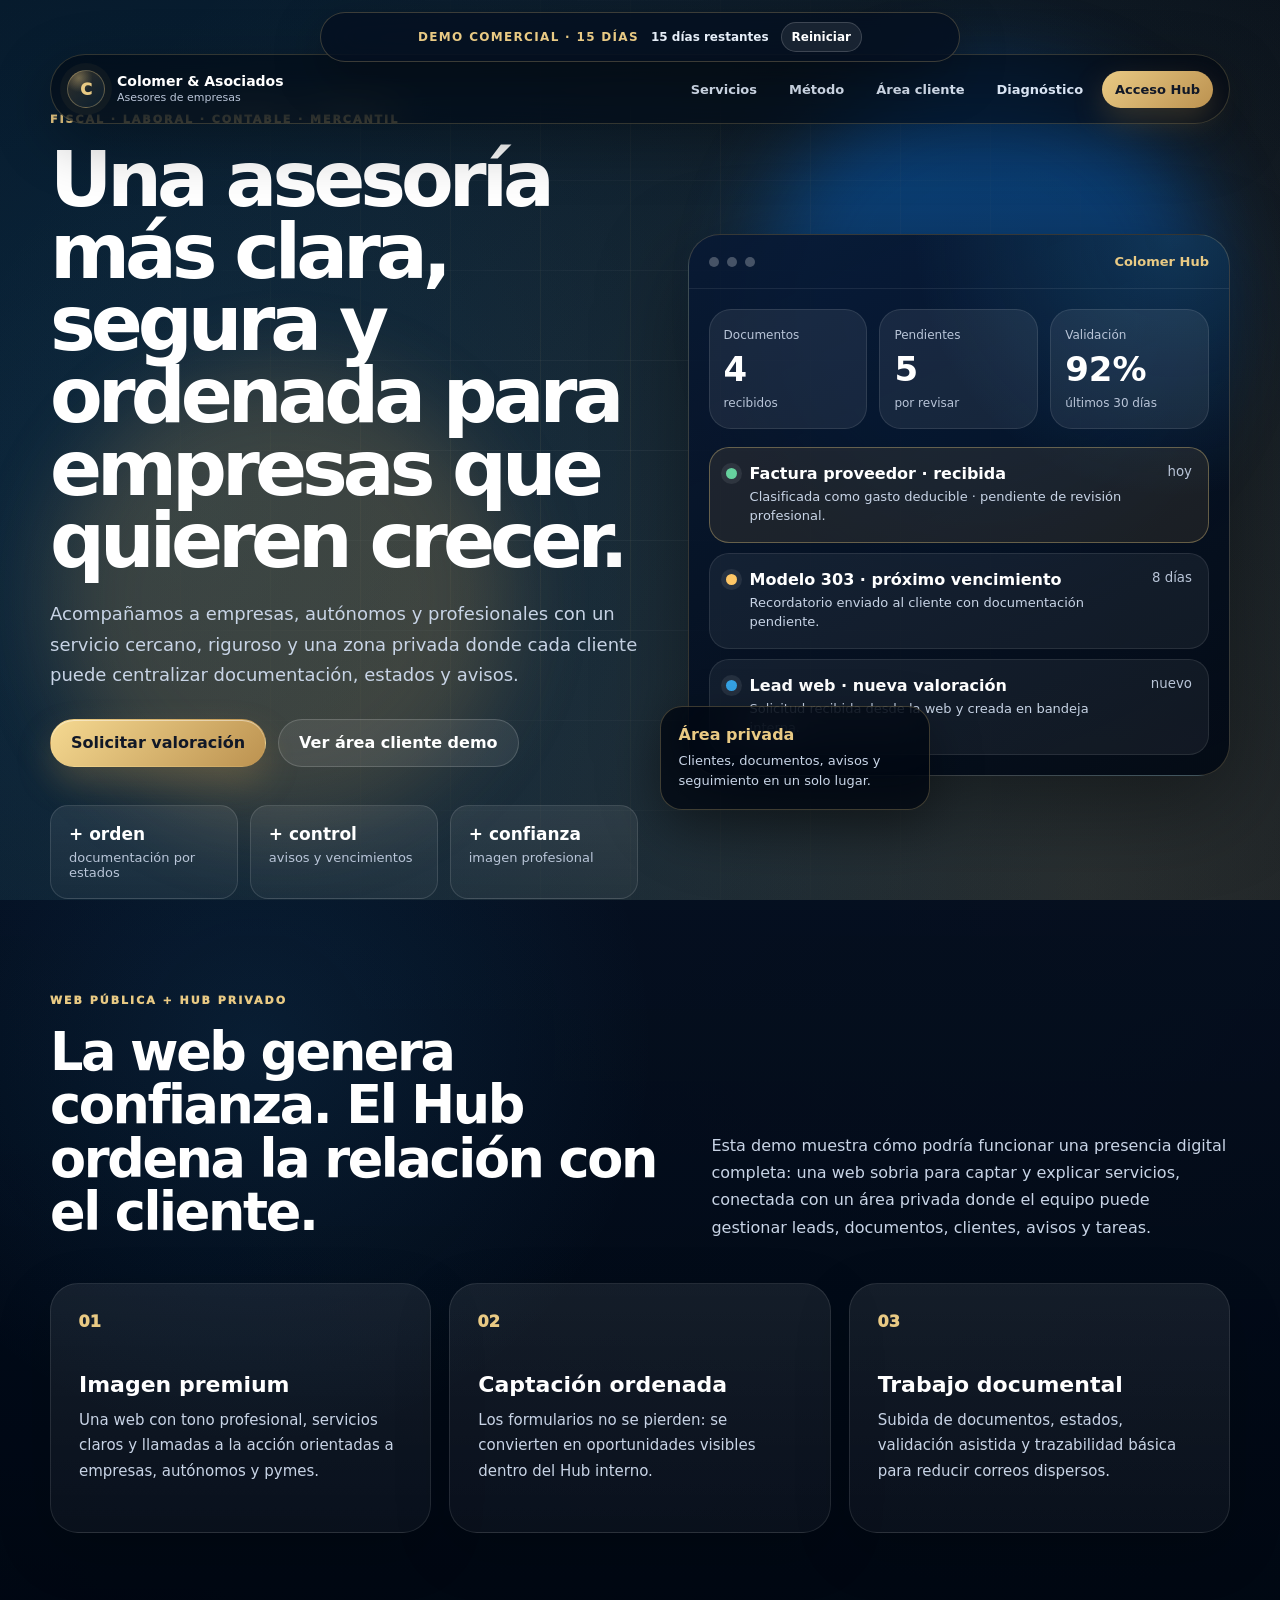
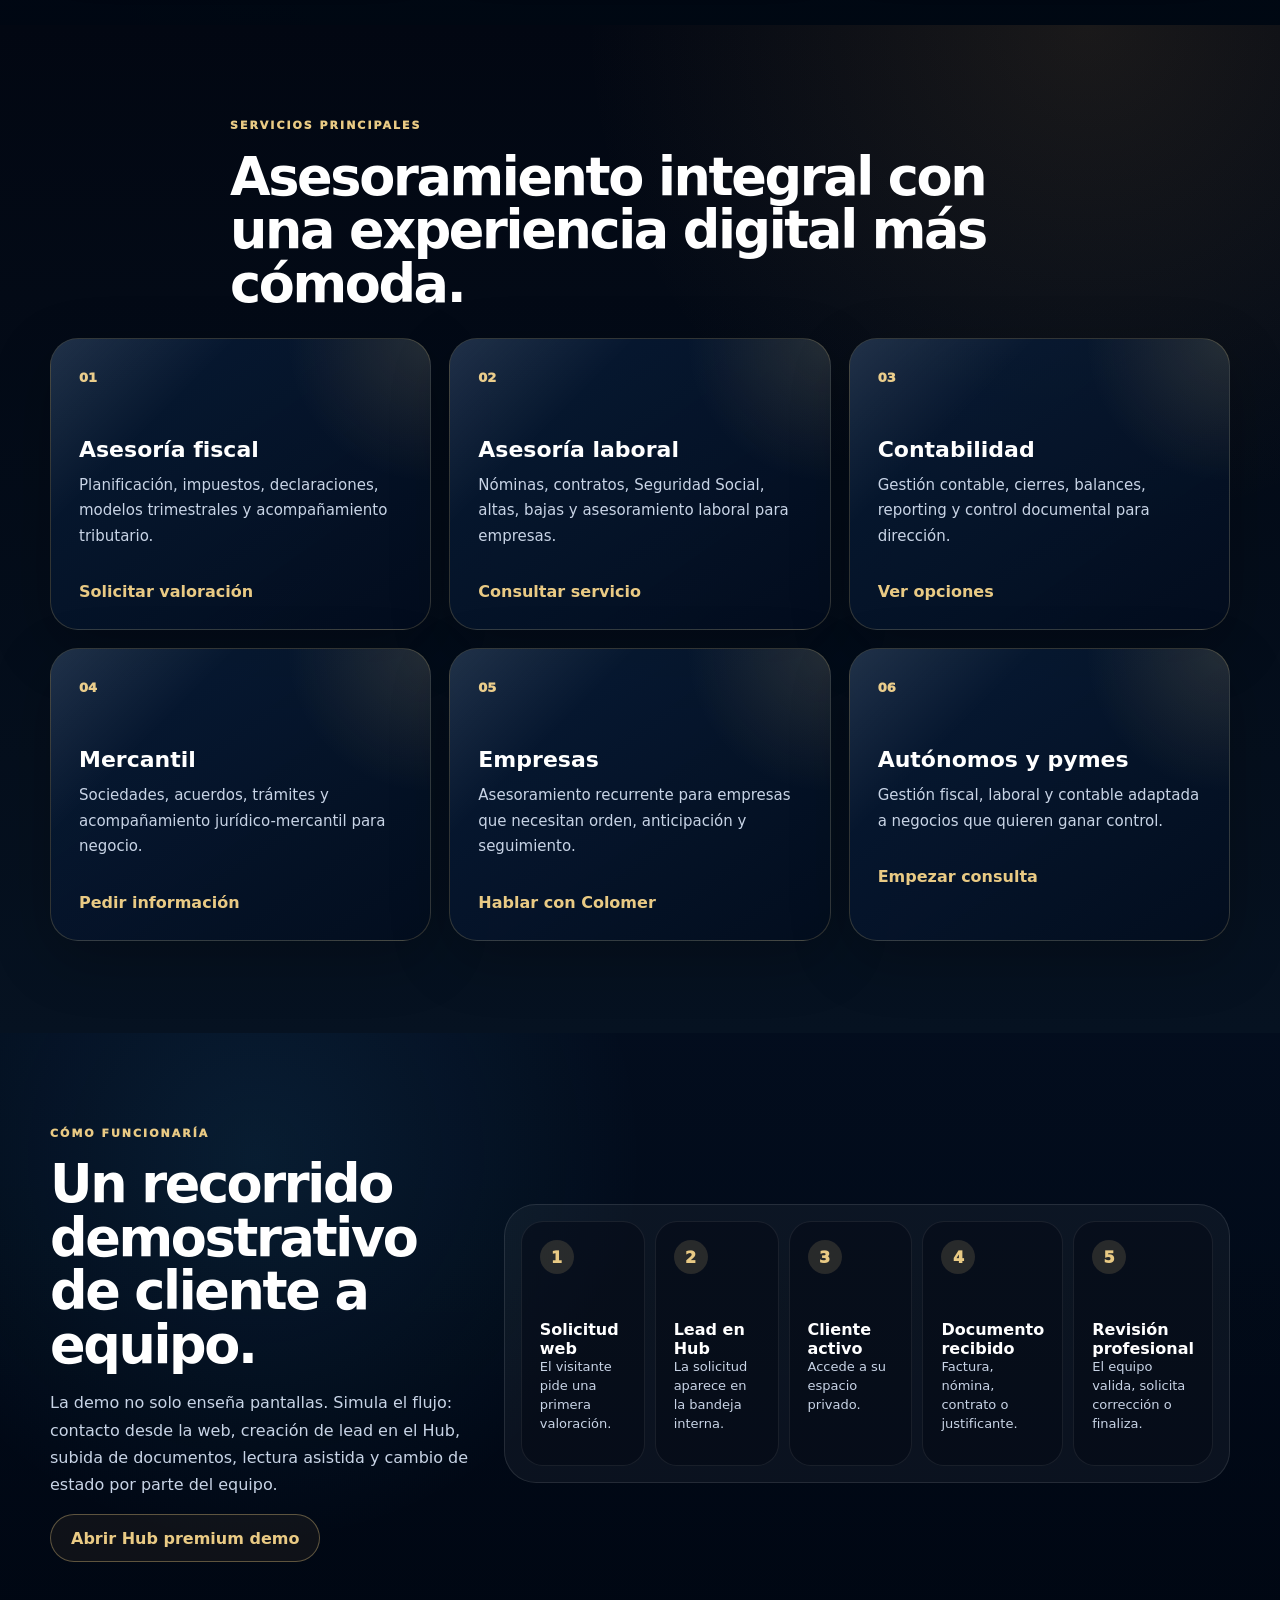
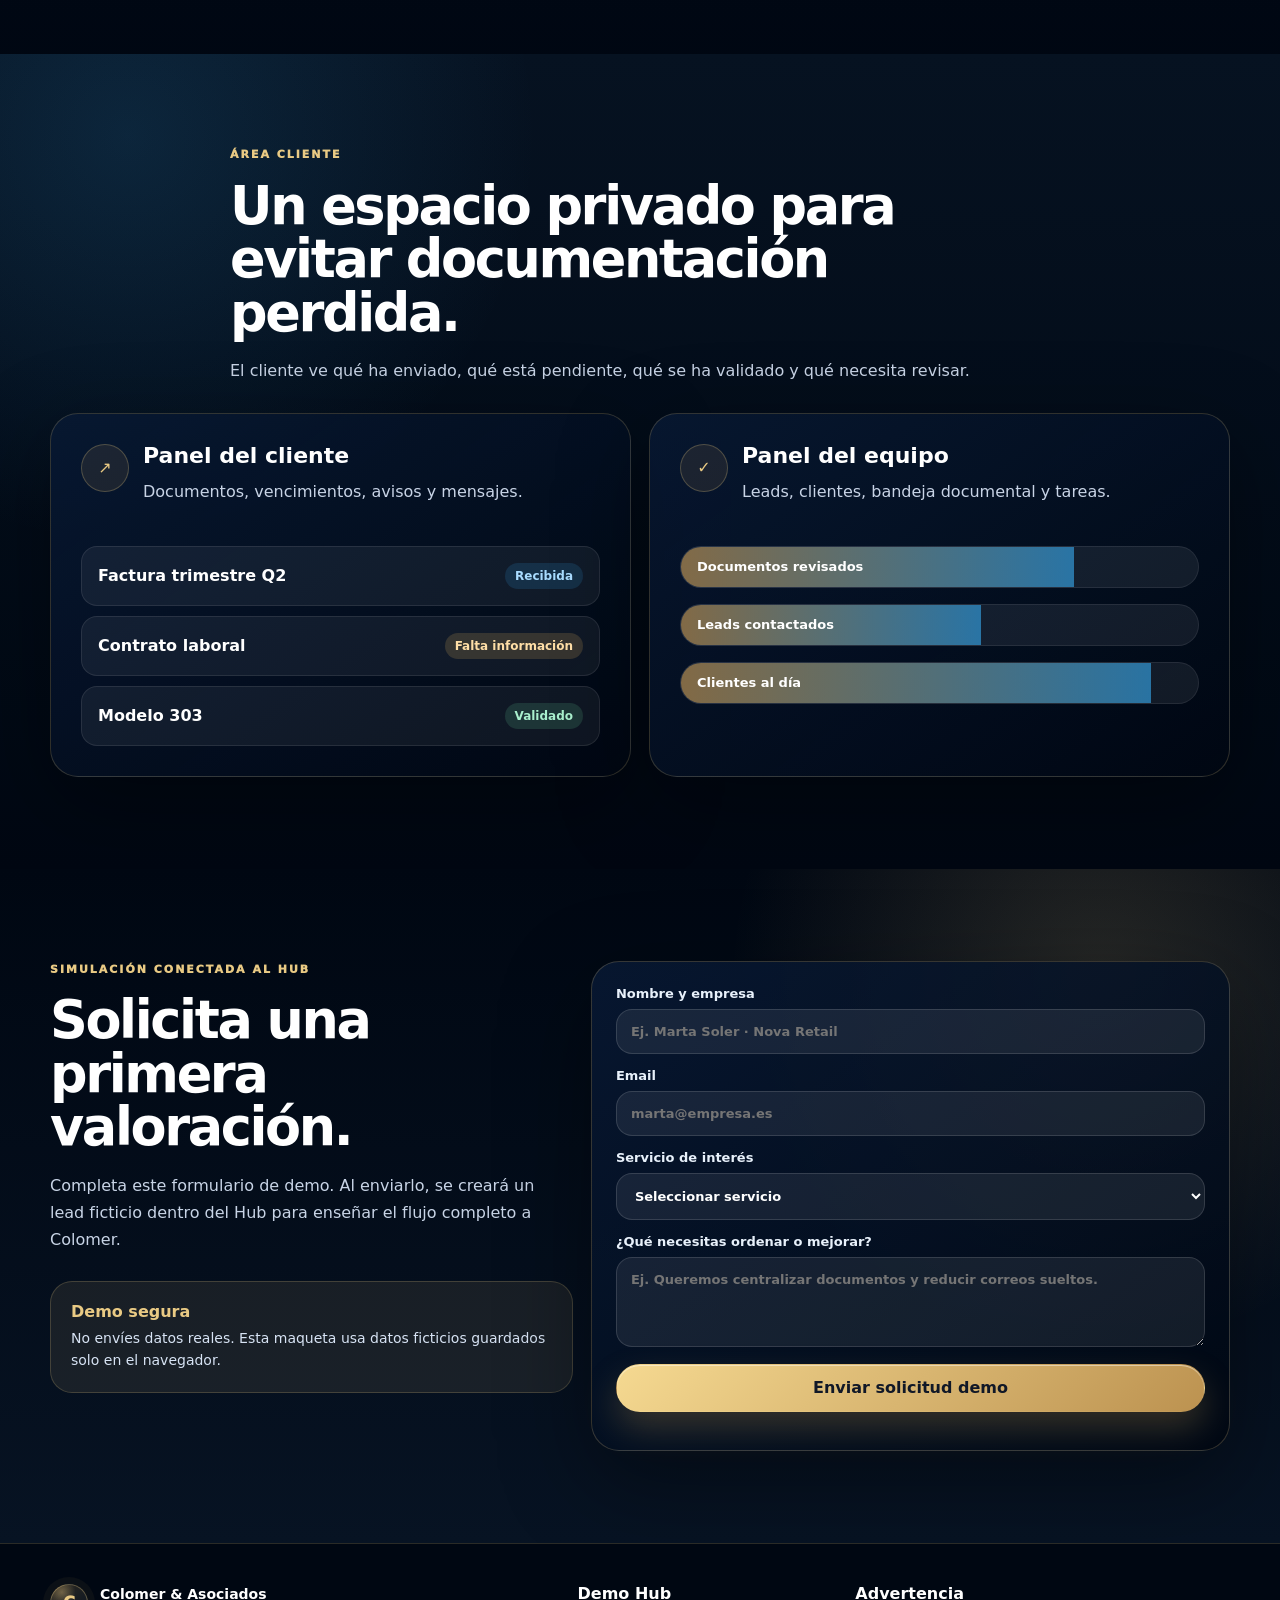
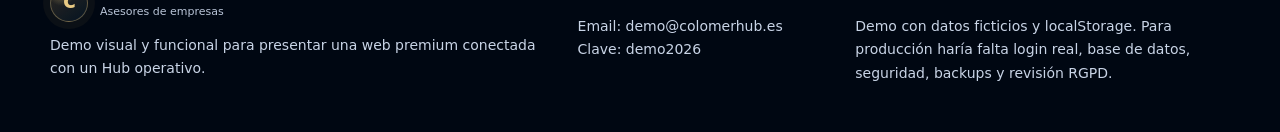
==== commit cc8fce37: "Add files via upload" ====
--- a/index.html
+++ b/index.html
@@ -1,332 +1,339 @@
 <!doctype html>
-<html lang="es">
+<html lang="es" data-page="web">
 <head>
   <meta charset="utf-8">
   <meta name="viewport" content="width=device-width, initial-scale=1">
   <title>Colomer & Asociados · Asesoría fiscal, laboral y contable</title>
-  <meta name="description" content="Demo premium de una web corporativa con Hub privado para asesoría fiscal, laboral, contable y mercantil.">
+  <meta name="description" content="Asesoría para empresas, autónomos y profesionales con área privada para centralizar documentación, estados y avisos.">
   <link rel="icon" href="favicon.svg" type="image/svg+xml">
-  <link rel="stylesheet" href="styles.css">
+  <link rel="stylesheet" href="styles.css?v=4.0-premium-dark">
+  <script defer src="app.js?v=4.0-premium-dark"></script>
 </head>
-<body class="public-site">
-  <div class="demo-ribbon" id="demoRibbon">
+<body class="site-body">
+  <div class="grain"></div>
+  <div class="demo-ribbon" role="status">
     <span>Demo comercial · 15 días</span>
-    <strong id="demoDaysLeft">Calculando…</strong>
+    <strong data-demo-days>Activando demo</strong>
+    <button class="ghost-mini" data-reset-demo>Reiniciar</button>
   </div>
 
-  <header class="site-header" id="top">
-    <a class="brand" href="#top" aria-label="Inicio Colomer & Asociados">
+  <header class="topbar">
+    <a class="brand" href="#inicio" aria-label="Colomer & Asociados">
       <span class="brand-mark">C</span>
       <span>
         <strong>Colomer & Asociados</strong>
-        <small>Fiscal · Laboral · Contable · Mercantil</small>
+        <em>Asesores de empresas</em>
       </span>
     </a>
-
-    <nav class="nav" aria-label="Navegación principal">
+    <nav class="nav" data-nav>
       <a href="#servicios">Servicios</a>
       <a href="#metodo">Método</a>
-      <a href="#hub">Colomer Hub</a>
-      <a href="#contacto">Contacto</a>
+      <a href="#area-cliente">Área cliente</a>
+      <a href="#diagnostico">Diagnóstico</a>
+      <a class="nav-pill" href="hub.html">Acceso Hub</a>
     </nav>
-
-    <div class="header-actions">
-      <a class="btn btn-ghost" href="hub.html">Acceso clientes</a>
-      <a class="btn btn-primary" href="#diagnostico">Solicitar diagnóstico</a>
-    </div>
-
-    <button class="mobile-menu" id="mobileMenuBtn" aria-label="Abrir menú">☰</button>
+    <button class="menu-btn" data-menu aria-label="Abrir menú">☰</button>
   </header>
 
-  <main>
-    <section class="hero section-pad">
-      <div class="hero-copy reveal">
-        <p class="eyebrow">Asesoría para empresas, autónomos y profesionales</p>
-        <h1>Una forma más clara, segura y ordenada de gestionar tu negocio.</h1>
-        <p class="hero-text">
-          Acompañamos a empresas y autónomos en sus obligaciones fiscales, laborales y contables,
-          con una atención cercana y una zona privada para centralizar documentación, estados y avisos.
+  <main id="inicio">
+    <section class="hero section-dark">
+      <div class="hero-bg">
+        <span class="orb orb-a"></span>
+        <span class="orb orb-b"></span>
+        <span class="line-grid"></span>
+      </div>
+
+      <div class="container hero-grid">
+        <div class="hero-copy reveal">
+          <p class="eyebrow">Fiscal · Laboral · Contable · Mercantil</p>
+          <h1>Una asesoría más clara, segura y ordenada para empresas que quieren crecer.</h1>
+          <p class="hero-lead">
+            Acompañamos a empresas, autónomos y profesionales con un servicio cercano, riguroso y una zona privada donde cada cliente puede centralizar documentación, estados y avisos.
+          </p>
+          <div class="hero-actions">
+            <a class="btn btn-gold" href="#diagnostico">Solicitar valoración</a>
+            <a class="btn btn-glass" href="hub.html">Ver área cliente demo</a>
+          </div>
+
+          <div class="signal-row">
+            <div><strong>+ orden</strong><span>documentación por estados</span></div>
+            <div><strong>+ control</strong><span>avisos y vencimientos</span></div>
+            <div><strong>+ confianza</strong><span>imagen profesional</span></div>
+          </div>
+        </div>
+
+        <aside class="hero-product reveal delay-1" aria-label="Vista preliminar del Hub">
+          <div class="screen-card">
+            <div class="screen-top">
+              <span></span><span></span><span></span>
+              <strong>Colomer Hub</strong>
+            </div>
+            <div class="screen-body">
+              <div class="metric-strip">
+                <article>
+                  <small>Documentos</small>
+                  <b data-count-docs>18</b>
+                  <em>recibidos</em>
+                </article>
+                <article>
+                  <small>Pendientes</small>
+                  <b>5</b>
+                  <em>por revisar</em>
+                </article>
+                <article>
+                  <small>Validación</small>
+                  <b>92%</b>
+                  <em>últimos 30 días</em>
+                </article>
+              </div>
+
+              <div class="workflow-card active">
+                <span class="status-dot ok"></span>
+                <div>
+                  <strong>Factura proveedor · recibida</strong>
+                  <p>Clasificada como gasto deducible · pendiente de revisión profesional.</p>
+                </div>
+                <small>hoy</small>
+              </div>
+              <div class="workflow-card">
+                <span class="status-dot warn"></span>
+                <div>
+                  <strong>Modelo 303 · próximo vencimiento</strong>
+                  <p>Recordatorio enviado al cliente con documentación pendiente.</p>
+                </div>
+                <small>8 días</small>
+              </div>
+              <div class="workflow-card">
+                <span class="status-dot blue"></span>
+                <div>
+                  <strong>Lead web · nueva valoración</strong>
+                  <p>Solicitud recibida desde la web y creada en bandeja interna.</p>
+                </div>
+                <small>nuevo</small>
+              </div>
+            </div>
+          </div>
+          <div class="floating-badge">
+            <b>Área privada</b>
+            <span>Clientes, documentos, avisos y seguimiento en un solo lugar.</span>
+          </div>
+        </aside>
+      </div>
+    </section>
+
+    <section class="section section-deep">
+      <div class="container split-intro reveal">
+        <div>
+          <p class="eyebrow">Web pública + Hub privado</p>
+          <h2>La web genera confianza. El Hub ordena la relación con el cliente.</h2>
+        </div>
+        <p>
+          Esta demo muestra cómo podría funcionar una presencia digital completa: una web sobria para captar y explicar servicios, conectada con un área privada donde el equipo puede gestionar leads, documentos, clientes, avisos y tareas.
         </p>
-        <div class="hero-actions">
-          <a class="btn btn-primary btn-large" href="#diagnostico">Quiero una primera valoración</a>
-          <a class="btn btn-ghost btn-large" href="hub.html">Ver área cliente demo</a>
-        </div>
-
-        <div class="trust-row" aria-label="Señales de confianza">
-          <div>
-            <b>Documentación</b>
-            <span>Ordenada por estados</span>
-          </div>
-          <div>
-            <b>Seguimiento</b>
-            <span>Avisos y vencimientos</span>
-          </div>
-          <div>
-            <b>Atención</b>
-            <span>Equipo profesional</span>
-          </div>
-        </div>
-      </div>
-
-      <div class="hero-panel reveal delay-1" aria-label="Vista previa del Hub Colomer">
-        <div class="window-bar">
-          <span></span><span></span><span></span>
-          <small>Colomer Hub · Panel de cliente</small>
-        </div>
-        <div class="mock-dashboard">
-          <div class="mock-card accent">
-            <small>Estado general</small>
-            <b>Documentación Q2 recibida</b>
-            <em>3 documentos pendientes de revisión</em>
-          </div>
-          <div class="mock-grid">
-            <div class="mock-card">
-              <small>Próximo vencimiento</small>
-              <b>Modelo 303</b>
-              <em>En 8 días</em>
+      </div>
+
+      <div class="container value-grid">
+        <article class="value-card reveal">
+          <span>01</span>
+          <h3>Imagen premium</h3>
+          <p>Una web con tono profesional, servicios claros y llamadas a la acción orientadas a empresas, autónomos y pymes.</p>
+        </article>
+        <article class="value-card reveal delay-1">
+          <span>02</span>
+          <h3>Captación ordenada</h3>
+          <p>Los formularios no se pierden: se convierten en oportunidades visibles dentro del Hub interno.</p>
+        </article>
+        <article class="value-card reveal delay-2">
+          <span>03</span>
+          <h3>Trabajo documental</h3>
+          <p>Subida de documentos, estados, validación asistida y trazabilidad básica para reducir correos dispersos.</p>
+        </article>
+      </div>
+    </section>
+
+    <section id="servicios" class="section services-section">
+      <div class="container section-head reveal">
+        <p class="eyebrow">Servicios principales</p>
+        <h2>Asesoramiento integral con una experiencia digital más cómoda.</h2>
+      </div>
+      <div class="container services-grid">
+        <article class="service-card reveal">
+          <i>01</i><h3>Asesoría fiscal</h3>
+          <p>Planificación, impuestos, declaraciones, modelos trimestrales y acompañamiento tributario.</p>
+          <a href="#diagnostico">Solicitar valoración</a>
+        </article>
+        <article class="service-card reveal delay-1">
+          <i>02</i><h3>Asesoría laboral</h3>
+          <p>Nóminas, contratos, Seguridad Social, altas, bajas y asesoramiento laboral para empresas.</p>
+          <a href="#diagnostico">Consultar servicio</a>
+        </article>
+        <article class="service-card reveal delay-2">
+          <i>03</i><h3>Contabilidad</h3>
+          <p>Gestión contable, cierres, balances, reporting y control documental para dirección.</p>
+          <a href="#diagnostico">Ver opciones</a>
+        </article>
+        <article class="service-card reveal">
+          <i>04</i><h3>Mercantil</h3>
+          <p>Sociedades, acuerdos, trámites y acompañamiento jurídico-mercantil para negocio.</p>
+          <a href="#diagnostico">Pedir información</a>
+        </article>
+        <article class="service-card reveal delay-1">
+          <i>05</i><h3>Empresas</h3>
+          <p>Asesoramiento recurrente para empresas que necesitan orden, anticipación y seguimiento.</p>
+          <a href="#diagnostico">Hablar con Colomer</a>
+        </article>
+        <article class="service-card reveal delay-2">
+          <i>06</i><h3>Autónomos y pymes</h3>
+          <p>Gestión fiscal, laboral y contable adaptada a negocios que quieren ganar control.</p>
+          <a href="#diagnostico">Empezar consulta</a>
+        </article>
+      </div>
+    </section>
+
+    <section id="metodo" class="section section-deep">
+      <div class="container method-grid">
+        <div class="method-copy reveal">
+          <p class="eyebrow">Cómo funcionaría</p>
+          <h2>Un recorrido demostrativo de cliente a equipo.</h2>
+          <p>
+            La demo no solo enseña pantallas. Simula el flujo: contacto desde la web, creación de lead en el Hub, subida de documentos, lectura asistida y cambio de estado por parte del equipo.
+          </p>
+          <a class="btn btn-outline" href="hub.html">Abrir Hub premium demo</a>
+        </div>
+
+        <div class="journey reveal delay-1">
+          <div class="journey-step">
+            <span>1</span><strong>Solicitud web</strong><p>El visitante pide una primera valoración.</p>
+          </div>
+          <div class="journey-step">
+            <span>2</span><strong>Lead en Hub</strong><p>La solicitud aparece en la bandeja interna.</p>
+          </div>
+          <div class="journey-step">
+            <span>3</span><strong>Cliente activo</strong><p>Accede a su espacio privado.</p>
+          </div>
+          <div class="journey-step">
+            <span>4</span><strong>Documento recibido</strong><p>Factura, nómina, contrato o justificante.</p>
+          </div>
+          <div class="journey-step">
+            <span>5</span><strong>Revisión profesional</strong><p>El equipo valida, solicita corrección o finaliza.</p>
+          </div>
+        </div>
+      </div>
+    </section>
+
+    <section id="area-cliente" class="section hub-preview-section">
+      <div class="container section-head reveal">
+        <p class="eyebrow">Área cliente</p>
+        <h2>Un espacio privado para evitar documentación perdida.</h2>
+        <p>El cliente ve qué ha enviado, qué está pendiente, qué se ha validado y qué necesita revisar.</p>
+      </div>
+
+      <div class="container hub-preview-grid">
+        <article class="preview-panel reveal">
+          <div class="panel-title">
+            <span class="icon-ring">↗</span>
+            <div>
+              <h3>Panel del cliente</h3>
+              <p>Documentos, vencimientos, avisos y mensajes.</p>
             </div>
-            <div class="mock-card">
-              <small>Mensajes</small>
-              <b>2 novedades</b>
-              <em>Laboral y fiscal</em>
+          </div>
+          <div class="client-list">
+            <div><b>Factura trimestre Q2</b><span class="tag blue">Recibida</span></div>
+            <div><b>Contrato laboral</b><span class="tag amber">Falta información</span></div>
+            <div><b>Modelo 303</b><span class="tag green">Validado</span></div>
+          </div>
+        </article>
+
+        <article class="preview-panel reveal delay-1">
+          <div class="panel-title">
+            <span class="icon-ring">✓</span>
+            <div>
+              <h3>Panel del equipo</h3>
+              <p>Leads, clientes, bandeja documental y tareas.</p>
             </div>
           </div>
-          <div class="activity-list">
-            <div><span class="status-dot ok"></span>Factura de proveedor validada</div>
-            <div><span class="status-dot warn"></span>Contrato laboral pendiente</div>
-            <div><span class="status-dot info"></span>Nuevo aviso fiscal publicado</div>
-          </div>
-        </div>
-      </div>
-    </section>
-
-    <section class="logos-strip" aria-label="Ámbitos de trabajo">
-      <span>Empresas</span>
-      <span>Autónomos</span>
-      <span>Pymes</span>
-      <span>Sociedades</span>
-      <span>Profesionales</span>
-    </section>
-
-    <section class="section section-white" id="servicios">
-      <div class="section-head reveal">
-        <p class="eyebrow">Servicios</p>
-        <h2>Asesoramiento completo para que la gestión no frene el negocio.</h2>
-        <p>
-          Una estructura clara de servicios, orientada a resolver obligaciones, anticipar vencimientos
-          y mantener la información importante siempre accesible.
-        </p>
-      </div>
-
-      <div class="service-grid">
-        <article class="service-card reveal">
-          <span class="icon">01</span>
-          <h3>Fiscal</h3>
-          <p>Presentación de impuestos, planificación, modelos periódicos, requerimientos y seguimiento de obligaciones.</p>
-          <a href="#diagnostico">Consultar fiscalidad</a>
-        </article>
-        <article class="service-card reveal delay-1">
-          <span class="icon">02</span>
-          <h3>Laboral</h3>
-          <p>Nóminas, contratos, altas, bajas, seguros sociales, incidencias y apoyo en la gestión del equipo.</p>
-          <a href="#diagnostico">Consultar laboral</a>
-        </article>
-        <article class="service-card reveal delay-2">
-          <span class="icon">03</span>
-          <h3>Contable</h3>
-          <p>Contabilidad, cierres, balances, control documental y preparación de información para tomar decisiones.</p>
-          <a href="#diagnostico">Consultar contabilidad</a>
-        </article>
-        <article class="service-card reveal delay-3">
-          <span class="icon">04</span>
-          <h3>Mercantil</h3>
-          <p>Sociedades, libros, actas, trámites mercantiles y acompañamiento documental en procesos corporativos.</p>
-          <a href="#diagnostico">Consultar mercantil</a>
-        </article>
-      </div>
-    </section>
-
-    <section class="section split-section" id="metodo">
-      <div class="split-copy reveal">
-        <p class="eyebrow">Método de trabajo</p>
-        <h2>Menos documentos dispersos. Más control en cada paso.</h2>
-        <p>
-          El valor no está solo en presentar modelos o resolver trámites. Está en crear una relación ordenada:
-          qué falta, qué está recibido, qué está revisado y qué requiere acción.
-        </p>
-        <a class="btn btn-primary" href="#hub">Ver cómo funciona el Hub</a>
-      </div>
-
-      <div class="process-list reveal delay-1">
-        <div class="process-item">
-          <span>1</span>
-          <div>
-            <h3>Escuchamos y ordenamos</h3>
-            <p>Identificamos situación, obligaciones, volumen documental y prioridades.</p>
-          </div>
-        </div>
-        <div class="process-item">
-          <span>2</span>
-          <div>
-            <h3>Centralizamos documentación</h3>
-            <p>El cliente sube información y el equipo puede revisar, solicitar cambios y marcar estados.</p>
-          </div>
-        </div>
-        <div class="process-item">
-          <span>3</span>
-          <div>
-            <h3>Seguimos vencimientos</h3>
-            <p>Calendario, avisos y tareas para reducir urgencias y pérdidas de información.</p>
-          </div>
-        </div>
-        <div class="process-item">
-          <span>4</span>
-          <div>
-            <h3>Acompañamos decisiones</h3>
-            <p>Información más clara para anticipar escenarios y actuar con más seguridad.</p>
-          </div>
-        </div>
-      </div>
-    </section>
-
-    <section class="section hub-section" id="hub">
-      <div class="hub-copy reveal">
-        <p class="eyebrow gold">Colomer Hub</p>
-        <h2>Una zona privada para trabajar mejor con clientes.</h2>
-        <p>
-          El Hub es una demostración de cómo Colomer podría ofrecer a sus clientes un espacio privado
-          para subir documentos, consultar estados, revisar avisos y comunicarse con el despacho.
-        </p>
-
-        <div class="value-cards">
-          <div>
-            <b>Cliente</b>
-            <span>Sube documentos, consulta estados y ve vencimientos.</span>
-          </div>
-          <div>
-            <b>Equipo Colomer</b>
-            <span>Gestiona leads, documentación, tareas y revisión asistida.</span>
-          </div>
-        </div>
-
-        <a class="btn btn-gold btn-large" href="hub.html">Entrar en la demo del Hub</a>
-      </div>
-
-      <div class="hub-screen reveal delay-1">
-        <div class="hub-sidebar">
-          <b>Colomer Hub</b>
-          <span class="active">Dashboard</span>
-          <span>Clientes</span>
-          <span>Documentos</span>
-          <span>IA asistida</span>
-          <span>Vencimientos</span>
-        </div>
-        <div class="hub-main-preview">
-          <div class="stat-grid">
-            <div><b>18</b><span>Documentos</span></div>
-            <div><b>5</b><span>Pendientes</span></div>
-            <div><b>12</b><span>Vencimientos</span></div>
-          </div>
-          <div class="timeline-card">
-            <h3>Actividad reciente</h3>
-            <p><span class="status-dot ok"></span>IVA trimestral revisado</p>
-            <p><span class="status-dot warn"></span>Falta justificante bancario</p>
-            <p><span class="status-dot info"></span>Nuevo lead desde la web</p>
-          </div>
-        </div>
-      </div>
-    </section>
-
-    <section class="section scenario-section" id="diagnostico">
-      <div class="section-head reveal">
-        <p class="eyebrow">Recorrido demostrativo</p>
-        <h2>Prueba el flujo completo: de la web al Hub.</h2>
-        <p>
-          Envía este formulario ficticio y el lead aparecerá dentro del Hub demo, en la zona de equipo.
-          No se envía nada a servidores: todo queda guardado solo en este navegador.
-        </p>
-      </div>
-
-      <div class="scenario-grid">
-        <form class="premium-form reveal" id="leadForm">
-          <h3>Solicitar diagnóstico inicial</h3>
-          <label>
-            Nombre y empresa
-            <input type="text" name="name" placeholder="Ej. Empresa Demo S.L." required>
+          <div class="dashboard-bars">
+            <span style="--w:76%"><b>Documentos revisados</b></span>
+            <span style="--w:58%"><b>Leads contactados</b></span>
+            <span style="--w:91%"><b>Clientes al día</b></span>
+          </div>
+        </article>
+      </div>
+    </section>
+
+    <section id="diagnostico" class="section form-section">
+      <div class="container form-grid">
+        <div class="form-copy reveal">
+          <p class="eyebrow">Simulación conectada al Hub</p>
+          <h2>Solicita una primera valoración.</h2>
+          <p>
+            Completa este formulario de demo. Al enviarlo, se creará un lead ficticio dentro del Hub para enseñar el flujo completo a Colomer.
+          </p>
+          <div class="note-card">
+            <strong>Demo segura</strong>
+            <span>No envíes datos reales. Esta maqueta usa datos ficticios guardados solo en el navegador.</span>
+          </div>
+        </div>
+
+        <form class="premium-form reveal delay-1" data-lead-form>
+          <label>Nombre y empresa
+            <input name="name" placeholder="Ej. Marta Soler · Nova Retail" required>
           </label>
-          <label>
-            Email
-            <input type="email" name="email" placeholder="contacto@empresa-demo.es" required>
+          <label>Email
+            <input type="email" name="email" placeholder="marta@empresa.es" required>
           </label>
-          <label>
-            Tipo de consulta
+          <label>Servicio de interés
             <select name="service" required>
-              <option value="">Seleccionar</option>
-              <option>Fiscal</option>
-              <option>Laboral</option>
-              <option>Contable</option>
+              <option value="">Seleccionar servicio</option>
+              <option>Asesoría fiscal</option>
+              <option>Asesoría laboral</option>
+              <option>Contabilidad</option>
               <option>Mercantil</option>
-              <option>Alta como nuevo cliente</option>
+              <option>Autónomos y pymes</option>
+              <option>Empresas</option>
             </select>
           </label>
-          <label>
-            ¿Qué necesitas ordenar?
-            <textarea name="message" rows="4" placeholder="Cuéntanos brevemente la situación"></textarea>
+          <label>¿Qué necesitas ordenar o mejorar?
+            <textarea name="message" rows="4" placeholder="Ej. Queremos centralizar documentos y reducir correos sueltos."></textarea>
           </label>
-          <button class="btn btn-primary btn-full" type="submit">Enviar solicitud demo</button>
-          <p class="form-note">Demo: los datos se guardan localmente para mostrarlos en el Hub.</p>
+          <button class="btn btn-gold full" type="submit">Enviar solicitud demo</button>
+          <p class="form-result" data-form-result></p>
         </form>
-
-        <div class="journey-card reveal delay-1">
-          <h3>Qué verá Colomer dentro del Hub</h3>
-          <ol class="journey">
-            <li><span>01</span><b>Nuevo lead recibido</b><em>Origen: formulario web</em></li>
-            <li><span>02</span><b>Clasificación automática</b><em>Fiscal, laboral, contable o mercantil</em></li>
-            <li><span>03</span><b>Tarea interna</b><em>Revisar y contactar con el cliente</em></li>
-            <li><span>04</span><b>Seguimiento</b><em>Convertir en cliente o cerrar consulta</em></li>
-          </ol>
-          <a class="btn btn-ghost btn-full" href="hub.html#leads">Abrir Hub y revisar leads</a>
-        </div>
-      </div>
-    </section>
-
-    <section class="section section-white compact-cta" id="contacto">
-      <div class="cta-panel reveal">
-        <div>
-          <p class="eyebrow">Contacto</p>
-          <h2>Una asesoría más accesible, ordenada y preparada para crecer.</h2>
-          <p>
-            Esta pantalla representa cómo podría presentarse Colomer con una web profesional
-            conectada a una zona privada para clientes.
-          </p>
-        </div>
-        <div class="cta-actions">
-          <a class="btn btn-primary btn-large" href="#diagnostico">Solicitar valoración</a>
-          <a class="btn btn-ghost btn-large" href="hub.html">Acceso clientes demo</a>
-        </div>
       </div>
     </section>
   </main>
 
-  <footer class="footer">
-    <div>
-      <a class="brand brand-footer" href="#top">
-        <span class="brand-mark">C</span>
-        <span>
-          <strong>Colomer & Asociados</strong>
-          <small>Demo web + Hub premium</small>
-        </span>
-      </a>
-      <p>Demo visual y funcional con datos ficticios. No sustituye una versión real con seguridad, base de datos y revisión legal.</p>
-    </div>
-    <div class="footer-links">
-      <a href="#servicios">Servicios</a>
-      <a href="#hub">Colomer Hub</a>
-      <a href="hub.html">Área cliente</a>
+  <footer class="footer-premium">
+    <div class="container footer-grid">
+      <div>
+        <a class="brand" href="#inicio">
+          <span class="brand-mark">C</span>
+          <span><strong>Colomer & Asociados</strong><em>Asesores de empresas</em></span>
+        </a>
+        <p>Demo visual y funcional para presentar una web premium conectada con un Hub operativo.</p>
+      </div>
+      <div>
+        <strong>Demo Hub</strong>
+        <p>Email: demo@colomerhub.es<br>Clave: demo2026</p>
+      </div>
+      <div>
+        <strong>Advertencia</strong>
+        <p>Demo con datos ficticios y localStorage. Para producción haría falta login real, base de datos, seguridad, backups y revisión RGPD.</p>
+      </div>
     </div>
   </footer>
 
-  <div class="toast" id="toast" role="status" aria-live="polite"></div>
-  <script src="app.js"></script>
+  <div class="expired-modal" data-expired-modal aria-hidden="true">
+    <div class="expired-card">
+      <p class="eyebrow">Demo finalizada</p>
+      <h2>La prueba web de 15 días ha terminado.</h2>
+      <p>Para mantener activa la demo, conectar formularios reales o publicar la versión profesional, se debe activar la siguiente fase del proyecto.</p>
+      <div class="hero-actions">
+        <button class="btn btn-gold" data-reset-demo>Reiniciar demo local</button>
+        <a class="btn btn-glass" href="hub.html?resetdemo=1">Ver Hub en modo demo</a>
+      </div>
+      <small>En producción, el control se realizaría con usuario, licencia y base de datos.</small>
+    </div>
+  </div>
 </body>
 </html>
--- a/styles.css
+++ b/styles.css
@@ -1,1829 +1,693 @@
-:root {
+:root{
   --navy:#000712;
-  --navy-2:#07182f;
+  --navy-2:#061b36;
   --navy-3:#0c2344;
   --ink:#101827;
-  --muted:#66758a;
-  --soft:#eef3f8;
+  --muted:#b9c5d8;
+  --muted-2:#7f8da3;
   --paper:#f7f9fc;
   --white:#ffffff;
-  --line:#dbe5ef;
   --gold:#bc9250;
   --gold-2:#e9ca84;
-  --gold-dark:#875f2e;
+  --gold-3:#875f2e;
   --blue:#35a3e5;
   --blue-2:#0067d6;
-  --green:#0e8a68;
-  --red:#b14a4a;
-  --orange:#bd7b20;
-  --shadow:0 24px 70px rgba(2, 15, 35, .13);
-  --shadow-soft:0 14px 40px rgba(2, 15, 35, .08);
-  --radius:26px;
-  --radius-sm:16px;
+  --green:#66d19e;
+  --amber:#ffc766;
+  --red:#ff7b7b;
+  --line:rgba(233,202,132,.20);
+  --line-soft:rgba(255,255,255,.11);
+  --glass:rgba(5,19,41,.64);
+  --glass-2:rgba(9,31,61,.72);
+  --shadow:0 28px 90px rgba(0,0,0,.38);
+  --radius:28px;
+  --radius-sm:18px;
   --max:1180px;
 }
-
-* { box-sizing:border-box; }
-
-html {
-  scroll-behavior:smooth;
-}
-
-body {
+*{box-sizing:border-box}
+html{scroll-behavior:smooth}
+body{
   margin:0;
-  color:var(--ink);
-  background:var(--paper);
-  font-family: Inter, ui-sans-serif, system-ui, -apple-system, BlinkMacSystemFont, "Segoe UI", sans-serif;
-  -webkit-font-smoothing:antialiased;
-}
-
-a {
-  color:inherit;
-  text-decoration:none;
-}
-
-button, input, textarea, select {
-  font:inherit;
-}
-
-button {
-  cursor:pointer;
-}
-
-img, svg {
-  max-width:100%;
-}
-
-::selection {
-  background:rgba(188,146,80,.28);
-}
-
-.demo-ribbon {
+  font-family:Inter, ui-sans-serif, system-ui, -apple-system, BlinkMacSystemFont, "Segoe UI", sans-serif;
+  color:var(--white);
+  background:
+    radial-gradient(circle at 15% 10%, rgba(53,163,229,.20), transparent 32%),
+    radial-gradient(circle at 85% 18%, rgba(188,146,80,.20), transparent 30%),
+    linear-gradient(180deg, #000712 0%, #061221 48%, #020712 100%);
+  overflow-x:hidden;
+}
+a{color:inherit;text-decoration:none}
+button,input,textarea,select{font:inherit}
+button{cursor:pointer}
+.container{width:min(var(--max), calc(100% - 40px)); margin:0 auto}
+.hidden{display:none!important}
+.grain{
+  pointer-events:none;
   position:fixed;
+  inset:0;
+  z-index:0;
+  opacity:.18;
+  background-image:
+    linear-gradient(rgba(255,255,255,.025) 1px, transparent 1px),
+    linear-gradient(90deg, rgba(255,255,255,.025) 1px, transparent 1px);
+  background-size:34px 34px;
+  mask-image:linear-gradient(to bottom, black, transparent 90%);
+}
+.demo-ribbon{
+  position:fixed;
+  top:12px;
   left:50%;
-  top:14px;
-  z-index:100;
   transform:translateX(-50%);
-  display:flex;
-  gap:12px;
-  align-items:center;
-  padding:8px 14px;
-  border:1px solid rgba(233,202,132,.55);
-  border-radius:999px;
-  background:rgba(0,7,18,.82);
-  color:#fff;
-  backdrop-filter: blur(18px);
-  box-shadow:0 14px 35px rgba(0,0,0,.22);
-  font-size:13px;
-}
-
-.demo-ribbon span {
-  color:#dbe8f5;
-}
-
-.demo-ribbon strong {
-  color:var(--gold-2);
-}
-
-.site-header {
-  position:sticky;
-  top:0;
-  z-index:90;
+  z-index:70;
+  min-width:min(640px, calc(100% - 32px));
   display:flex;
   align-items:center;
-  justify-content:space-between;
-  gap:22px;
-  min-height:82px;
-  padding:18px clamp(20px, 4vw, 52px);
-  border-bottom:1px solid rgba(219,229,239,.72);
-  background:rgba(247,249,252,.85);
-  backdrop-filter: blur(18px);
-}
-
-.brand {
-  display:flex;
+  justify-content:center;
   gap:12px;
-  align-items:center;
-  min-width:max-content;
-}
-
-.brand-mark {
-  display:inline-grid;
-  place-items:center;
-  width:44px;
-  height:44px;
-  border-radius:14px;
-  background:
-    radial-gradient(circle at 20% 15%, rgba(233,202,132,.95), transparent 30%),
-    linear-gradient(145deg, var(--navy), var(--navy-3));
-  border:1px solid rgba(233,202,132,.45);
+  padding:9px 14px;
+  border:1px solid rgba(233,202,132,.24);
+  border-radius:999px;
+  background:rgba(3,13,30,.70);
+  backdrop-filter:blur(18px);
+  box-shadow:0 16px 50px rgba(0,0,0,.28);
+  color:#e6eef8;
+  font-size:12px;
+}
+.demo-ribbon span{
   color:var(--gold-2);
+  text-transform:uppercase;
   font-weight:900;
-  letter-spacing:-.04em;
-  box-shadow:0 12px 30px rgba(0,7,18,.23);
-}
-
-.brand strong {
-  display:block;
-  font-size:15px;
-  letter-spacing:-.02em;
-}
-
-.brand small {
-  display:block;
-  margin-top:2px;
-  color:var(--muted);
+  letter-spacing:.11em;
+}
+.demo-ribbon strong{font-weight:800}
+.ghost-mini{
+  border:1px solid rgba(255,255,255,.16);
+  background:rgba(255,255,255,.08);
+  color:var(--white);
+  border-radius:999px;
+  padding:7px 10px;
   font-size:12px;
-}
-
-.nav {
-  display:flex;
-  align-items:center;
-  gap:22px;
-  font-size:14px;
-  color:#334155;
-}
-
-.nav a {
-  position:relative;
-}
-
-.nav a:after {
-  content:"";
-  position:absolute;
-  left:0;
-  right:0;
-  bottom:-8px;
-  height:2px;
-  transform:scaleX(0);
-  transform-origin:left;
-  background:linear-gradient(90deg, var(--gold), var(--blue));
-  transition:.25s ease;
-}
-
-.nav a:hover:after {
-  transform:scaleX(1);
-}
-
-.header-actions {
-  display:flex;
-  gap:10px;
-  align-items:center;
-}
-
-.mobile-menu {
-  display:none;
-  border:0;
-  background:transparent;
-  font-size:26px;
-}
-
-.btn {
-  display:inline-flex;
-  align-items:center;
-  justify-content:center;
-  gap:8px;
-  border:1px solid transparent;
-  border-radius:999px;
-  padding:12px 18px;
   font-weight:800;
-  font-size:14px;
-  transition:transform .2s ease, box-shadow .2s ease, border-color .2s ease, background .2s ease;
-  white-space:nowrap;
-}
-
-.btn:hover {
-  transform:translateY(-2px);
-}
-
-.btn-primary {
-  color:#fff;
-  background:linear-gradient(135deg, var(--navy-3), var(--blue-2));
-  box-shadow:0 14px 32px rgba(0,103,214,.22);
-}
-
-.btn-gold {
-  color:#171107;
-  background:linear-gradient(135deg, var(--gold-2), var(--gold));
-  box-shadow:0 14px 32px rgba(188,146,80,.22);
-}
-
-.btn-ghost {
-  color:#152238;
-  background:rgba(255,255,255,.68);
-  border-color:rgba(203,213,225,.9);
-}
-
-.btn-large {
-  padding:15px 22px;
-  font-size:15px;
-}
-
-.btn-full {
-  width:100%;
-}
-
-.section-pad,
-.section {
-  padding:clamp(76px, 10vw, 128px) clamp(20px, 4vw, 52px);
-}
-
-.hero {
-  position:relative;
-  display:grid;
-  grid-template-columns: minmax(0, 1.04fr) minmax(360px, .86fr);
-  gap:58px;
-  max-width:var(--max);
-  margin:0 auto;
-  min-height:720px;
-  align-items:center;
-}
-
-.hero:before {
-  content:"";
-  position:absolute;
-  inset:-120px -80px auto auto;
-  width:520px;
-  height:520px;
-  border-radius:50%;
-  background:radial-gradient(circle, rgba(53,163,229,.18), transparent 64%);
-  pointer-events:none;
-}
-
-.eyebrow {
-  margin:0 0 14px;
-  color:var(--blue-2);
-  font-size:12px;
-  font-weight:900;
-  letter-spacing:.14em;
-  text-transform:uppercase;
-}
-
-.eyebrow.gold {
-  color:var(--gold-2);
-}
-
-h1,h2,h3,p {
-  margin-top:0;
-}
-
-h1 {
-  margin-bottom:22px;
-  color:var(--navy);
-  font-size:clamp(44px, 6vw, 82px);
-  line-height:.92;
-  letter-spacing:-.07em;
-}
-
-h2 {
-  margin-bottom:18px;
-  color:var(--navy);
-  font-size:clamp(34px, 4vw, 56px);
-  line-height:.98;
-  letter-spacing:-.055em;
-}
-
-h3 {
-  margin-bottom:10px;
-  font-size:22px;
-  line-height:1.1;
-  letter-spacing:-.035em;
-}
-
-p {
-  color:#4b5c70;
-  line-height:1.68;
-}
-
-.hero-text {
-  max-width:650px;
-  margin-bottom:28px;
-  font-size:19px;
-  color:#334155;
-}
-
-.hero-actions {
-  display:flex;
-  flex-wrap:wrap;
-  gap:14px;
-  margin-bottom:32px;
-}
-
-.trust-row {
-  display:grid;
-  grid-template-columns:repeat(3, 1fr);
-  gap:12px;
-  max-width:660px;
-}
-
-.trust-row div {
-  padding:18px;
-  border:1px solid var(--line);
-  border-radius:var(--radius-sm);
-  background:rgba(255,255,255,.72);
-  box-shadow:var(--shadow-soft);
-}
-
-.trust-row b {
-  display:block;
-  margin-bottom:4px;
-  color:var(--navy);
-}
-
-.trust-row span {
-  color:var(--muted);
-  font-size:13px;
-}
-
-.hero-panel {
-  position:relative;
-  min-height:520px;
-  border:1px solid rgba(233,202,132,.35);
-  border-radius:36px;
-  background:
-    radial-gradient(circle at 84% 12%, rgba(53,163,229,.30), transparent 24%),
-    linear-gradient(155deg, #000712, #08203e 58%, #0b2d58);
-  box-shadow:0 34px 100px rgba(0,7,18,.32);
-  padding:18px;
-  overflow:hidden;
-}
-
-.hero-panel:after {
-  content:"";
-  position:absolute;
-  inset:auto -100px -130px auto;
-  width:320px;
-  height:320px;
-  border-radius:50%;
-  background:radial-gradient(circle, rgba(233,202,132,.20), transparent 68%);
-}
-
-.window-bar {
-  display:flex;
-  align-items:center;
-  gap:7px;
-  height:42px;
-  padding:0 12px;
-  border:1px solid rgba(255,255,255,.10);
-  border-radius:22px;
-  background:rgba(255,255,255,.06);
-  color:#dbe8f5;
-  position:relative;
-  z-index:1;
-}
-
-.window-bar span {
-  width:10px;
-  height:10px;
-  border-radius:50%;
-  background:rgba(233,202,132,.88);
-}
-
-.window-bar span:nth-child(2) {
-  background:rgba(53,163,229,.9);
-}
-
-.window-bar span:nth-child(3) {
-  background:rgba(14,138,104,.9);
-}
-
-.window-bar small {
-  margin-left:auto;
-  font-size:12px;
-  color:#bfcbda;
-}
-
-.mock-dashboard {
-  position:relative;
-  z-index:1;
-  display:grid;
-  gap:16px;
-  padding:26px 8px 8px;
-}
-
-.mock-card {
-  display:grid;
-  gap:8px;
-  padding:24px;
-  border:1px solid rgba(255,255,255,.10);
-  border-radius:24px;
-  background:rgba(255,255,255,.08);
-  color:#fff;
-  backdrop-filter: blur(20px);
-}
-
-.mock-card.accent {
-  min-height:160px;
-  justify-content:end;
-  background:
-    radial-gradient(circle at 90% 10%, rgba(233,202,132,.28), transparent 32%),
-    rgba(255,255,255,.09);
-}
-
-.mock-card small {
-  color:#aebdd0;
-  font-weight:700;
-}
-
-.mock-card b {
-  font-size:28px;
-  line-height:1.05;
-}
-
-.mock-card em {
-  color:var(--gold-2);
-  font-style:normal;
-  font-size:14px;
-}
-
-.mock-grid {
-  display:grid;
-  grid-template-columns:1fr 1fr;
-  gap:16px;
-}
-
-.activity-list {
-  display:grid;
-  gap:10px;
-  padding:18px;
-  border:1px solid rgba(255,255,255,.10);
-  border-radius:24px;
-  background:rgba(0,0,0,.18);
-  color:#d8e5f2;
-}
-
-.status-dot {
-  display:inline-block;
-  width:10px;
-  height:10px;
-  margin-right:9px;
-  border-radius:50%;
-  vertical-align:baseline;
-}
-
-.status-dot.ok { background:var(--green); box-shadow:0 0 0 4px rgba(14,138,104,.12); }
-.status-dot.warn { background:var(--orange); box-shadow:0 0 0 4px rgba(189,123,32,.12); }
-.status-dot.info { background:var(--blue); box-shadow:0 0 0 4px rgba(53,163,229,.12); }
-.status-dot.danger { background:var(--red); box-shadow:0 0 0 4px rgba(177,74,74,.12); }
-
-.logos-strip {
-  display:flex;
-  flex-wrap:wrap;
-  justify-content:center;
-  gap:14px;
-  padding:20px;
-  border-block:1px solid var(--line);
-  background:#fff;
-}
-
-.logos-strip span {
-  display:inline-flex;
-  padding:10px 18px;
-  border-radius:999px;
-  background:#f6f8fb;
-  color:#4d5d72;
-  font-weight:800;
-  font-size:13px;
-}
-
-.section {
-  max-width:var(--max);
-  margin:0 auto;
-}
-
-.section-white {
-  max-width:none;
-  background:#fff;
-}
-
-.section-white > * {
-  max-width:var(--max);
-  margin-inline:auto;
-}
-
-.section-head {
-  max-width:760px;
-  margin:0 auto 44px;
-  text-align:center;
-}
-
-.section-head p:not(.eyebrow) {
-  font-size:18px;
-}
-
-.service-grid {
-  display:grid;
-  grid-template-columns:repeat(4, 1fr);
-  gap:18px;
-  max-width:var(--max);
-  margin-inline:auto;
-}
-
-.service-card {
-  position:relative;
-  display:flex;
-  min-height:350px;
-  flex-direction:column;
-  padding:30px;
-  border:1px solid var(--line);
-  border-radius:var(--radius);
-  background:
-    linear-gradient(180deg, #fff, #f9fbfd);
-  box-shadow:var(--shadow-soft);
-  overflow:hidden;
-}
-
-.service-card:before {
-  content:"";
-  position:absolute;
-  inset:0;
-  background:radial-gradient(circle at 82% 8%, rgba(53,163,229,.13), transparent 30%);
-  pointer-events:none;
-}
-
-.service-card .icon {
-  position:relative;
-  display:inline-flex;
-  width:52px;
-  height:52px;
-  align-items:center;
-  justify-content:center;
-  margin-bottom:48px;
-  border-radius:17px;
-  background:linear-gradient(145deg, var(--navy-3), var(--navy));
-  color:var(--gold-2);
-  font-weight:900;
-}
-
-.service-card p {
-  flex:1;
-}
-
-.service-card a {
-  position:relative;
-  color:var(--blue-2);
-  font-weight:900;
-}
-
-.split-section {
-  display:grid;
-  grid-template-columns:.82fr 1fr;
-  gap:50px;
-  align-items:center;
-}
-
-.split-copy {
-  position:sticky;
-  top:110px;
-}
-
-.process-list {
-  display:grid;
-  gap:16px;
-}
-
-.process-item {
-  display:grid;
-  grid-template-columns:64px 1fr;
-  gap:20px;
-  padding:24px;
-  border:1px solid var(--line);
-  border-radius:var(--radius);
-  background:#fff;
-  box-shadow:var(--shadow-soft);
-}
-
-.process-item span {
-  display:grid;
-  place-items:center;
-  width:54px;
-  height:54px;
-  border-radius:18px;
-  background:#eef6ff;
-  color:var(--blue-2);
-  font-weight:900;
-}
-
-.process-item p {
-  margin-bottom:0;
-}
-
-.hub-section {
-  max-width:none;
-  display:grid;
-  grid-template-columns:minmax(0, .86fr) minmax(430px, 1fr);
-  gap:50px;
-  align-items:center;
-  margin:0;
-  padding-inline:clamp(20px, 4vw, 52px);
-  background:
-    radial-gradient(circle at 90% 20%, rgba(53,163,229,.22), transparent 28%),
-    linear-gradient(145deg, var(--navy), var(--navy-3) 68%, #071325);
-  color:#fff;
-}
-
-.hub-section h2,
-.hub-section h3 {
-  color:#fff;
-}
-
-.hub-section p {
-  color:#c9d8e8;
-}
-
-.hub-copy {
-  max-width:620px;
-  margin-left:auto;
-}
-
-.value-cards {
-  display:grid;
-  grid-template-columns:1fr 1fr;
-  gap:14px;
-  margin:28px 0;
-}
-
-.value-cards div {
-  padding:20px;
-  border:1px solid rgba(233,202,132,.25);
-  border-radius:22px;
-  background:rgba(255,255,255,.07);
-}
-
-.value-cards b {
-  display:block;
-  margin-bottom:8px;
-  color:var(--gold-2);
-}
-
-.value-cards span {
-  color:#d4e0ed;
-}
-
-.hub-screen {
-  display:grid;
-  grid-template-columns:190px 1fr;
-  min-height:490px;
-  border:1px solid rgba(233,202,132,.28);
-  border-radius:34px;
-  overflow:hidden;
-  background:rgba(255,255,255,.07);
-  box-shadow:0 30px 90px rgba(0,0,0,.26);
-}
-
-.hub-sidebar {
-  display:flex;
-  flex-direction:column;
-  gap:12px;
-  padding:22px;
-  background:rgba(0,7,18,.52);
-  border-right:1px solid rgba(255,255,255,.09);
-}
-
-.hub-sidebar b {
-  margin-bottom:20px;
-  color:var(--gold-2);
-}
-
-.hub-sidebar span {
-  padding:10px 12px;
-  border-radius:12px;
-  color:#b9c8d8;
-}
-
-.hub-sidebar .active {
-  background:rgba(53,163,229,.16);
-  color:#fff;
-}
-
-.hub-main-preview {
-  display:grid;
-  align-content:start;
-  gap:18px;
-  padding:24px;
-}
-
-.stat-grid {
-  display:grid;
-  grid-template-columns:repeat(3,1fr);
-  gap:14px;
-}
-
-.stat-grid div {
-  padding:20px;
-  border-radius:20px;
-  background:rgba(255,255,255,.09);
-}
-
-.stat-grid b {
-  display:block;
-  color:var(--gold-2);
-  font-size:34px;
-}
-
-.stat-grid span {
-  color:#c3d1e0;
-  font-size:13px;
-}
-
-.timeline-card {
-  padding:24px;
-  border:1px solid rgba(255,255,255,.10);
-  border-radius:24px;
-  background:rgba(255,255,255,.08);
-}
-
-.timeline-card p {
-  margin:12px 0 0;
-}
-
-.scenario-section {
-  max-width:var(--max);
-}
-
-.scenario-grid {
-  display:grid;
-  grid-template-columns: minmax(0,.9fr) minmax(360px,.7fr);
-  gap:22px;
-}
-
-.premium-form {
-  display:grid;
-  gap:16px;
-  padding:28px;
-  border:1px solid var(--line);
-  border-radius:var(--radius);
-  background:#fff;
-  box-shadow:var(--shadow);
-}
-
-.premium-form label {
-  display:grid;
-  gap:8px;
-  color:#253244;
-  font-weight:800;
-  font-size:13px;
-}
-
-.premium-form input,
-.premium-form textarea,
-.premium-form select {
-  width:100%;
-  border:1px solid #d6e0eb;
-  border-radius:14px;
-  padding:14px 15px;
-  color:var(--ink);
-  background:#f8fafc;
-  outline:none;
-  transition:border-color .2s ease, box-shadow .2s ease, background .2s ease;
-}
-
-.premium-form input:focus,
-.premium-form textarea:focus,
-.premium-form select:focus {
-  border-color:rgba(53,163,229,.78);
-  background:#fff;
-  box-shadow:0 0 0 4px rgba(53,163,229,.12);
-}
-
-.form-note {
-  margin:0;
-  color:var(--muted);
-  font-size:13px;
-  line-height:1.45;
-}
-
-.form-note.light {
-  color:#aab9c9;
-}
-
-.journey-card {
-  padding:30px;
-  border:1px solid var(--line);
-  border-radius:var(--radius);
-  background:
-    radial-gradient(circle at 85% 8%, rgba(188,146,80,.18), transparent 30%),
-    #fff;
-  box-shadow:var(--shadow);
-}
-
-.journey {
-  display:grid;
-  gap:14px;
-  margin:24px 0;
-  padding:0;
-  list-style:none;
-}
-
-.journey li {
-  display:grid;
-  grid-template-columns:46px 1fr;
-  gap:12px;
-  padding:16px;
-  border:1px solid var(--line);
-  border-radius:18px;
-  background:#f8fafc;
-}
-
-.journey span {
-  grid-row:span 2;
-  display:grid;
-  place-items:center;
-  height:46px;
-  border-radius:14px;
-  background:var(--navy-3);
-  color:var(--gold-2);
-  font-weight:900;
-  font-size:12px;
-}
-
-.journey b,
-.journey em {
-  display:block;
-}
-
-.journey em {
-  color:var(--muted);
-  font-style:normal;
-  font-size:13px;
-}
-
-.compact-cta {
-  padding-block:90px;
-}
-
-.cta-panel {
-  display:flex;
-  align-items:center;
-  justify-content:space-between;
-  gap:30px;
-  padding:44px;
-  border:1px solid var(--line);
-  border-radius:34px;
-  background:
-    radial-gradient(circle at 86% 20%, rgba(53,163,229,.14), transparent 28%),
-    linear-gradient(180deg, #fff, #f8fbff);
-  box-shadow:var(--shadow);
-}
-
-.cta-panel h2 {
-  max-width:760px;
-}
-
-.cta-actions {
-  display:flex;
-  flex-direction:column;
-  gap:12px;
-}
-
-.footer {
-  display:flex;
-  justify-content:space-between;
-  gap:30px;
-  padding:46px clamp(20px, 4vw, 52px);
-  background:var(--navy);
-  color:#fff;
-}
-
-.footer p {
-  max-width:560px;
-  margin:18px 0 0;
-  color:#9fb1c6;
-}
-
-.footer .brand small {
-  color:#9fb1c6;
-}
-
-.footer-links {
-  display:flex;
-  flex-wrap:wrap;
-  align-content:flex-start;
-  justify-content:flex-end;
-  gap:16px;
-  color:#cbd8e6;
-}
-
-.toast {
+}
+.ghost-mini:hover{background:rgba(233,202,132,.15); border-color:rgba(233,202,132,.35)}
+.topbar{
   position:fixed;
-  z-index:130;
-  right:22px;
-  bottom:22px;
-  max-width:380px;
-  padding:16px 18px;
-  border:1px solid rgba(233,202,132,.46);
-  border-radius:18px;
-  background:rgba(0,7,18,.92);
-  color:#fff;
-  box-shadow:0 24px 60px rgba(0,0,0,.32);
-  opacity:0;
-  transform:translateY(20px);
-  pointer-events:none;
-  transition:.25s ease;
-}
-
-.toast.show {
-  opacity:1;
-  transform:translateY(0);
-}
-
-/* Hub app */
-
-body.hub-app {
-  min-height:100vh;
-  background:
-    radial-gradient(circle at 78% 10%, rgba(53,163,229,.18), transparent 30%),
-    linear-gradient(145deg, var(--navy), #071327 64%, #08172b);
-}
-
-.hub-ribbon {
-  top:auto;
-  bottom:16px;
-}
-
-.login-screen,
-.expired-screen {
-  min-height:100vh;
-  display:grid;
-  place-items:center;
-  padding:44px 20px;
-}
-
-.login-bg {
-  position:fixed;
-  inset:0;
-  background:
-    radial-gradient(circle at 15% 82%, rgba(188,146,80,.20), transparent 30%),
-    radial-gradient(circle at 85% 10%, rgba(53,163,229,.24), transparent 30%);
-  pointer-events:none;
-}
-
-.login-card {
-  position:relative;
-  z-index:1;
-  width:min(100%, 520px);
-  padding:34px;
-  border:1px solid rgba(233,202,132,.24);
-  border-radius:34px;
-  background:rgba(255,255,255,.08);
-  color:#fff;
-  backdrop-filter: blur(22px);
-  box-shadow:0 40px 100px rgba(0,0,0,.28);
-}
-
-.login-card .brand {
-  margin-bottom:26px;
-}
-
-.login-card .brand small {
-  color:#a8b9cb;
-}
-
-.login-intro h1 {
-  color:#fff;
-  font-size:42px;
-  letter-spacing:-.055em;
-}
-
-.login-intro p {
-  color:#c4d2e2;
-}
-
-.dark-form {
-  margin-top:22px;
-  padding:0;
-  border:0;
-  box-shadow:none;
-  background:transparent;
-}
-
-.dark-form label {
-  color:#eef5fb;
-}
-
-.dark-form input,
-.dark-form select {
-  color:#fff;
-  border-color:rgba(255,255,255,.18);
-  background:rgba(255,255,255,.08);
-}
-
-.dark-form input:focus,
-.dark-form select:focus {
-  background:rgba(255,255,255,.13);
-}
-
-.login-links {
-  display:flex;
-  justify-content:space-between;
-  gap:12px;
-  margin-top:18px;
-  color:#b9c6d7;
-  font-size:13px;
-}
-
-.login-links button {
-  border:0;
-  color:var(--gold-2);
-  background:transparent;
-}
-
-.expired-card {
-  width:min(100%, 500px);
-  display:grid;
-  justify-items:start;
-  gap:14px;
-  padding:34px;
-  border:1px solid rgba(233,202,132,.30);
-  border-radius:34px;
-  background:#fff;
-  box-shadow:var(--shadow);
-}
-
-.expired-card h1 {
-  margin-bottom:0;
-  font-size:48px;
-}
-
-.hub-shell {
-  display:grid;
-  grid-template-columns:286px minmax(0,1fr);
-  min-height:100vh;
-  color:#152238;
-  background:var(--paper);
-}
-
-.hub-nav {
-  position:sticky;
-  top:0;
-  display:flex;
-  flex-direction:column;
-  height:100vh;
-  padding:22px;
-  border-right:1px solid rgba(255,255,255,.10);
-  background:
-    radial-gradient(circle at 40% -10%, rgba(53,163,229,.18), transparent 42%),
-    linear-gradient(180deg, var(--navy), #07172d);
-  color:#fff;
-}
-
-.hub-brand {
-  margin-bottom:24px;
-}
-
-.hub-brand small {
-  color:#a8b9cb;
-}
-
-.hub-nav nav {
-  display:grid;
-  gap:8px;
-}
-
-.hub-nav nav button {
-  width:100%;
-  border:1px solid transparent;
-  border-radius:15px;
-  padding:13px 14px;
-  color:#b8c7d9;
-  background:transparent;
-  text-align:left;
-  font-weight:800;
-  transition:.2s ease;
-}
-
-.hub-nav nav button:hover,
-.hub-nav nav button.active {
-  color:#fff;
-  border-color:rgba(255,255,255,.10);
-  background:rgba(255,255,255,.08);
-}
-
-.hub-nav nav button[hidden] {
-  display:none;
-}
-
-.nav-footer {
-  margin-top:auto;
-  display:grid;
-  gap:14px;
-}
-
-.license-mini {
-  display:flex;
-  align-items:center;
-  justify-content:space-between;
-  gap:12px;
-  padding:16px;
-  border:1px solid rgba(233,202,132,.24);
-  border-radius:18px;
-  background:rgba(255,255,255,.08);
-}
-
-.license-mini span {
-  color:#b6c6d8;
-  font-size:13px;
-}
-
-.license-mini b {
-  color:var(--gold-2);
-}
-
-.hub-content {
-  padding:26px;
-  overflow:minmax(0, auto);
-}
-
-.hub-topbar {
+  top:54px;
+  left:50%;
+  transform:translateX(-50%);
+  width:min(var(--max), calc(100% - 40px));
+  z-index:60;
+  height:70px;
   display:flex;
   align-items:center;
   justify-content:space-between;
   gap:20px;
-  margin-bottom:24px;
-}
-
-.hub-topbar h1 {
-  margin:0;
-  font-size:42px;
-}
-
-.topbar-actions {
+  padding:0 16px;
+  border:1px solid rgba(233,202,132,.20);
+  border-radius:999px;
+  background:rgba(0,7,18,.58);
+  backdrop-filter:blur(22px);
+  box-shadow:0 18px 60px rgba(0,0,0,.32);
+}
+.brand{
   display:flex;
-  gap:10px;
-  flex-wrap:wrap;
-}
-
-.hub-view {
+  align-items:center;
+  gap:12px;
+  min-width:max-content;
+}
+.brand-mark{
+  width:38px;
+  height:38px;
+  display:grid;
+  place-items:center;
+  border-radius:50%;
+  color:var(--gold-2);
+  font-weight:950;
+  background:
+    radial-gradient(circle at 30% 20%, rgba(233,202,132,.38), transparent 36%),
+    linear-gradient(145deg, rgba(188,146,80,.25), rgba(53,163,229,.08));
+  border:1px solid rgba(233,202,132,.34);
+  box-shadow:0 0 0 7px rgba(188,146,80,.06);
+}
+.brand strong{display:block; font-size:14px; line-height:1.05}
+.brand em{display:block; font-size:11px; color:var(--muted); font-style:normal; margin-top:3px}
+.nav{display:flex; align-items:center; gap:6px}
+.nav a{
+  padding:11px 13px;
+  border-radius:999px;
+  color:#d9e4f3;
+  font-size:13px;
+  font-weight:750;
+}
+.nav a:hover{background:rgba(255,255,255,.08)}
+.nav .nav-pill{
+  background:linear-gradient(135deg, var(--gold-2), var(--gold));
+  color:#111827;
+  box-shadow:0 12px 30px rgba(188,146,80,.25);
+}
+.menu-btn{
   display:none;
-}
-
-.hub-view.active {
-  display:block;
-}
-
-.stats-row {
-  display:grid;
-  grid-template-columns:repeat(4, 1fr);
-  gap:16px;
-  margin-bottom:18px;
-}
-
-.stat-card {
-  padding:22px;
-  border:1px solid var(--line);
-  border-radius:22px;
-  background:#fff;
-  box-shadow:var(--shadow-soft);
-}
-
-.stat-card span {
-  display:block;
-  color:var(--muted);
-  font-size:13px;
-  font-weight:800;
-}
-
-.stat-card b {
-  display:block;
-  margin-top:8px;
-  color:var(--navy);
-  font-size:34px;
-  letter-spacing:-.04em;
-}
-
-.stat-card em {
-  display:block;
-  margin-top:6px;
-  color:var(--green);
-  font-style:normal;
-  font-size:13px;
-}
-
-.hub-grid-main {
-  display:grid;
-  grid-template-columns:1.5fr .9fr;
-  gap:18px;
-}
-
-.hub-card {
-  padding:24px;
-  border:1px solid var(--line);
-  border-radius:26px;
-  background:#fff;
-  box-shadow:var(--shadow-soft);
-}
-
-.hub-card.wide {
-  grid-column:auto;
-}
-
-.card-head {
-  display:flex;
-  justify-content:space-between;
-  align-items:flex-start;
-  gap:20px;
-  margin-bottom:20px;
-}
-
-.card-head h2,
-.hub-card h2 {
-  margin:0 0 6px;
-  font-size:24px;
-  letter-spacing:-.04em;
-}
-
-.card-head p {
-  margin:0;
-  color:var(--muted);
-  font-size:14px;
-}
-
-.pill {
+  border:0;
+  color:white;
+  width:42px;
+  height:42px;
+  border-radius:50%;
+  background:rgba(255,255,255,.10);
+}
+.section{position:relative; z-index:1; padding:92px 0}
+.section-dark{position:relative; min-height:100vh; display:flex; align-items:center; overflow:hidden}
+.hero-bg{position:absolute; inset:0; z-index:0; overflow:hidden}
+.orb{
+  position:absolute;
+  width:460px;
+  height:460px;
+  border-radius:999px;
+  filter:blur(42px);
+  opacity:.42;
+}
+.orb-a{background:var(--blue-2); top:8%; right:5%}
+.orb-b{background:var(--gold); bottom:8%; left:4%; opacity:.24}
+.line-grid{
+  position:absolute;
+  inset:0;
+  background:
+    linear-gradient(to right, rgba(233,202,132,.08) 1px, transparent 1px),
+    linear-gradient(to bottom, rgba(255,255,255,.05) 1px, transparent 1px);
+  background-size:90px 90px;
+  mask-image:radial-gradient(circle at center, black, transparent 72%);
+}
+.hero-grid{
+  position:relative;
+  z-index:1;
+  display:grid;
+  grid-template-columns:1.04fr .96fr;
+  align-items:center;
+  gap:50px;
+  padding-top:110px;
+}
+.eyebrow{
+  margin:0 0 14px;
+  color:var(--gold-2);
+  font-size:11px;
+  font-weight:950;
+  letter-spacing:.18em;
+  text-transform:uppercase;
+}
+h1,h2,h3,p{margin-top:0}
+h1{
+  font-size:clamp(44px, 6vw, 82px);
+  line-height:.94;
+  letter-spacing:-.065em;
+  margin:0 0 22px;
+}
+h2{
+  font-size:clamp(30px, 4.1vw, 56px);
+  line-height:1.02;
+  letter-spacing:-.045em;
+  margin:0 0 18px;
+}
+h3{font-size:22px; line-height:1.08; margin:0 0 11px}
+p{color:#c8d4e6; line-height:1.7}
+.hero-lead{font-size:18px; max-width:650px}
+.hero-actions{display:flex; flex-wrap:wrap; gap:12px; margin-top:28px}
+.btn{
   display:inline-flex;
   align-items:center;
+  justify-content:center;
+  min-height:48px;
+  padding:0 20px;
   border-radius:999px;
-  padding:8px 11px;
-  color:#0b5e9c;
-  background:#eef7ff;
-  font-size:12px;
   font-weight:900;
-}
+  border:1px solid transparent;
+  transition:.22s ease;
+}
+.btn:hover{transform:translateY(-2px)}
+.btn-gold{
+  background:linear-gradient(135deg, #f5d991, var(--gold));
+  color:#111827;
+  box-shadow:0 16px 34px rgba(188,146,80,.28), inset 0 1px 0 rgba(255,255,255,.45);
+}
+.btn-glass{
+  color:white;
+  border-color:rgba(255,255,255,.16);
+  background:rgba(255,255,255,.08);
+  backdrop-filter:blur(12px);
+}
+.btn-outline{
+  color:var(--gold-2);
+  border-color:rgba(233,202,132,.36);
+  background:rgba(188,146,80,.08);
+}
+.full{width:100%}
+.small-btn{min-height:40px; padding:0 15px; font-size:13px}
+.signal-row{
+  margin-top:38px;
+  display:grid;
+  grid-template-columns:repeat(3, 1fr);
+  gap:12px;
+  max-width:620px;
+}
+.signal-row div{
+  padding:18px;
+  border:1px solid rgba(255,255,255,.12);
+  border-radius:var(--radius-sm);
+  background:linear-gradient(180deg, rgba(255,255,255,.08), rgba(255,255,255,.035));
+}
+.signal-row strong{display:block; color:white; font-size:17px}
+.signal-row span{display:block; color:var(--muted); font-size:13px; margin-top:6px}
+.hero-product{position:relative}
+.screen-card{
+  border:1px solid rgba(233,202,132,.22);
+  border-radius:32px;
+  background:
+    radial-gradient(circle at 90% 0%, rgba(53,163,229,.22), transparent 36%),
+    linear-gradient(155deg, rgba(8,25,52,.92), rgba(0,7,18,.88));
+  box-shadow:var(--shadow);
+  overflow:hidden;
+}
+.screen-top{
+  display:flex; align-items:center; gap:8px; height:54px; padding:0 20px;
+  border-bottom:1px solid rgba(255,255,255,.08);
+  color:#dce7f8;
+}
+.screen-top span{width:10px;height:10px;border-radius:50%;background:rgba(255,255,255,.25)}
+.screen-top strong{margin-left:auto;font-size:13px;color:var(--gold-2)}
+.screen-body{padding:20px}
+.metric-strip{display:grid; grid-template-columns:repeat(3,1fr); gap:12px; margin-bottom:18px}
+.metric-strip article{
+  padding:18px 14px;
+  min-height:120px;
+  border-radius:22px;
+  background:rgba(255,255,255,.07);
+  border:1px solid rgba(255,255,255,.10);
+}
+.metric-strip small,.metric-strip em{display:block;color:var(--muted);font-style:normal;font-size:12px}
+.metric-strip b{display:block;color:white;font-size:34px;line-height:1;margin:10px 0}
+.workflow-card{
+  display:grid;
+  grid-template-columns:auto 1fr auto;
+  gap:13px;
+  align-items:start;
+  padding:16px;
+  margin-top:10px;
+  border-radius:20px;
+  border:1px solid rgba(255,255,255,.09);
+  background:rgba(255,255,255,.055);
+}
+.workflow-card.active{border-color:rgba(233,202,132,.36); background:rgba(188,146,80,.12)}
+.workflow-card p{font-size:13px; line-height:1.45; margin:5px 0 0}
+.workflow-card small{color:var(--muted)}
+.status-dot{width:11px; height:11px; border-radius:50%; margin-top:4px; display:inline-block; box-shadow:0 0 0 5px rgba(255,255,255,.08)}
+.status-dot.ok{background:var(--green)}
+.status-dot.warn{background:var(--amber)}
+.status-dot.blue{background:var(--blue)}
+.floating-badge{
+  position:absolute;
+  left:-28px;
+  bottom:-34px;
+  width:270px;
+  padding:18px;
+  border-radius:22px;
+  border:1px solid rgba(233,202,132,.25);
+  background:rgba(0,7,18,.76);
+  backdrop-filter:blur(18px);
+  box-shadow:0 18px 50px rgba(0,0,0,.35);
+}
+.floating-badge b{display:block;color:var(--gold-2);margin-bottom:6px}
+.floating-badge span{font-size:13px;color:#c9d6e8;line-height:1.5}
+.section-deep{
+  background:
+    radial-gradient(circle at 20% 20%, rgba(53,163,229,.11), transparent 34%),
+    linear-gradient(180deg, rgba(3,13,30,.92), rgba(0,7,18,.96));
+}
+.split-intro{
+  display:grid;
+  grid-template-columns:1fr .84fr;
+  gap:44px;
+  align-items:end;
+  margin-bottom:26px;
+}
+.value-grid,.services-grid,.hub-preview-grid,.form-grid,.method-grid,.hub-grid{
+  display:grid;
+  gap:18px;
+}
+.value-grid{grid-template-columns:repeat(3,1fr)}
+.value-card{
+  min-height:250px;
+  padding:28px;
+  border-radius:var(--radius);
+  background:
+    linear-gradient(180deg, rgba(255,255,255,.075), rgba(255,255,255,.035));
+  border:1px solid rgba(255,255,255,.10);
+  box-shadow:0 18px 55px rgba(0,0,0,.18);
+}
+.value-card span{display:inline-block;color:var(--gold-2);font-weight:950;margin-bottom:42px}
+.value-card p{font-size:15px;margin:0}
+.section-head{max-width:820px; margin-bottom:28px}
+.services-section{
+  background:
+    radial-gradient(circle at 85% 0%, rgba(188,146,80,.13), transparent 34%),
+    linear-gradient(180deg, #020712, #061221);
+}
+.services-grid{grid-template-columns:repeat(3,1fr)}
+.service-card{
+  position:relative;
+  min-height:280px;
+  padding:28px;
+  border-radius:var(--radius);
+  overflow:hidden;
+  background:
+    radial-gradient(circle at 100% 0%, rgba(233,202,132,.14), transparent 30%),
+    linear-gradient(145deg, rgba(9,31,61,.78), rgba(3,13,30,.88));
+  border:1px solid rgba(233,202,132,.20);
+  box-shadow:0 18px 60px rgba(0,0,0,.24);
+}
+.service-card:before{
+  content:"";
+  position:absolute; inset:0;
+  background:linear-gradient(135deg, rgba(255,255,255,.10), transparent 28%);
+  pointer-events:none;
+}
+.service-card i{font-style:normal;color:var(--gold-2);font-weight:950;font-size:13px}
+.service-card h3{margin-top:52px}
+.service-card p{font-size:15px}
+.service-card a{display:inline-block;margin-top:18px;color:var(--gold-2);font-weight:900}
+.method-grid{grid-template-columns:.75fr 1.25fr; align-items:center}
+.method-copy p{max-width:460px}
+.journey{
+  display:grid;
+  grid-template-columns:repeat(5,1fr);
+  gap:10px;
+  padding:16px;
+  border:1px solid rgba(255,255,255,.10);
+  border-radius:32px;
+  background:rgba(255,255,255,.045);
+}
+.journey-step{
+  position:relative;
+  min-height:230px;
+  padding:18px;
+  border-radius:22px;
+  background:rgba(0,7,18,.42);
+  border:1px solid rgba(255,255,255,.08);
+}
+.journey-step span{
+  width:34px; height:34px; display:grid; place-items:center;
+  border-radius:50%; background:rgba(233,202,132,.15); color:var(--gold-2); font-weight:950;
+  margin-bottom:46px;
+}
+.journey-step p{font-size:13px; line-height:1.45}
+.hub-preview-section{
+  background:
+    radial-gradient(circle at 10% 10%, rgba(53,163,229,.14), transparent 30%),
+    linear-gradient(180deg, #061221, #000712);
+}
+.hub-preview-grid{grid-template-columns:1fr 1fr}
+.preview-panel{
+  padding:30px;
+  border-radius:var(--radius);
+  background:linear-gradient(145deg, rgba(8,25,52,.83), rgba(0,7,18,.78));
+  border:1px solid rgba(233,202,132,.20);
+  box-shadow:var(--shadow);
+}
+.panel-title{display:flex;gap:14px;align-items:flex-start;margin-bottom:24px}
+.icon-ring{
+  width:48px;height:48px;display:grid;place-items:center;border-radius:50%;
+  color:var(--gold-2);background:rgba(188,146,80,.12);border:1px solid rgba(233,202,132,.25)
+}
+.client-list{display:grid;gap:10px}
+.client-list div{
+  display:flex;align-items:center;justify-content:space-between;gap:12px;
+  padding:16px;border-radius:16px;background:rgba(255,255,255,.06);border:1px solid rgba(255,255,255,.09)
+}
+.tag{
+  display:inline-flex;align-items:center;justify-content:center;
+  border-radius:999px;padding:6px 10px;font-size:12px;font-style:normal;font-weight:900
+}
+.tag.blue{background:rgba(53,163,229,.16);color:#a9dcff}
+.tag.amber{background:rgba(255,199,102,.16);color:#ffdfa7}
+.tag.green{background:rgba(102,209,158,.16);color:#aaf0ce}
+.dashboard-bars{display:grid;gap:16px;margin-top:22px}
+.dashboard-bars span{
+  position:relative;display:block;height:42px;border-radius:999px;
+  background:rgba(255,255,255,.07);overflow:hidden;border:1px solid rgba(255,255,255,.08)
+}
+.dashboard-bars span:before{
+  content:"";position:absolute;inset:0 auto 0 0;width:var(--w);
+  background:linear-gradient(90deg,var(--gold),var(--blue));
+  opacity:.65
+}
+.dashboard-bars b{position:relative;z-index:1;display:flex;align-items:center;height:100%;padding:0 16px;font-size:13px}
+.form-section{
+  background:
+    radial-gradient(circle at 86% 16%, rgba(233,202,132,.16), transparent 30%),
+    linear-gradient(180deg, #000712, #071323);
+}
+.form-grid{grid-template-columns:.9fr 1.1fr; align-items:start}
+.form-copy{position:sticky; top:150px}
+.note-card{
+  margin-top:28px;padding:20px;border-radius:22px;
+  background:rgba(233,202,132,.09);border:1px solid rgba(233,202,132,.20)
+}
+.note-card strong{display:block;color:var(--gold-2);margin-bottom:7px}
+.note-card span{color:#d7e3f4;font-size:14px;line-height:1.55}
+.premium-form{
+  padding:24px;
+  border-radius:var(--radius);
+  background:linear-gradient(145deg, rgba(8,25,52,.86), rgba(0,7,18,.86));
+  border:1px solid rgba(233,202,132,.22);
+  box-shadow:var(--shadow);
+}
+.premium-form label{
+  display:block;color:#e8f1fb;font-size:13px;font-weight:850;margin-bottom:14px
+}
+.premium-form input,.premium-form textarea,.premium-form select{
+  width:100%;margin-top:8px;border:1px solid rgba(255,255,255,.13);border-radius:16px;
+  background:rgba(255,255,255,.075);color:white;outline:0;padding:14px 14px;
+}
+.premium-form select option{background:#061221;color:white}
+.premium-form input:focus,.premium-form textarea:focus,.premium-form select:focus{
+  border-color:rgba(233,202,132,.55);
+  box-shadow:0 0 0 4px rgba(233,202,132,.09);
+}
+.form-result{margin:14px 0 0; color:var(--gold-2); font-weight:850}
+.footer-premium{
+  position:relative;z-index:1;padding:40px 0 46px;
+  border-top:1px solid rgba(233,202,132,.18);
+  background:#000712;
+}
+.footer-grid{display:grid;grid-template-columns:1.2fr .6fr .9fr;gap:28px}
+.footer-grid p{font-size:14px;margin:12px 0 0}
+.expired-modal{
+  position:fixed;inset:0;display:none;place-items:center;z-index:120;
+  background:rgba(0,7,18,.78);backdrop-filter:blur(10px);padding:20px
+}
+.expired-modal.show{display:grid}
+.expired-card{
+  width:min(560px,100%);
+  border-radius:30px;padding:32px;
+  background:linear-gradient(145deg, rgba(8,25,52,.96), rgba(0,7,18,.98));
+  border:1px solid rgba(233,202,132,.25);
+  box-shadow:var(--shadow);
+}
+.expired-card small{color:var(--muted)}
+.reveal{opacity:0; transform:translateY(18px); animation:reveal .75s ease forwards}
+.delay-1{animation-delay:.15s}
+.delay-2{animation-delay:.28s}
+@keyframes reveal{to{opacity:1;transform:none}}
 
-.activity-feed,
-.mini-list,
-.calendar-list {
-  display:grid;
-  gap:12px;
-}
+/* HUB */
+.hub-body{
+  min-height:100vh;
+  background:
+    radial-gradient(circle at 80% 0%, rgba(53,163,229,.18), transparent 32%),
+    linear-gradient(180deg, #000712, #061221 55%, #000712);
+}
+.hub-ribbon{top:10px}
+.login-view{
+  min-height:100vh;display:grid;place-items:center;padding:90px 20px 40px;position:relative;overflow:hidden
+}
+.login-bg{position:absolute;inset:0;overflow:hidden}
+.login-card{
+  position:relative;z-index:1;width:min(460px,100%);
+  padding:32px;border-radius:32px;
+  background:linear-gradient(145deg, rgba(8,25,52,.90), rgba(0,7,18,.92));
+  border:1px solid rgba(233,202,132,.24);box-shadow:var(--shadow)
+}
+.center-brand{justify-content:center;margin-bottom:28px}
+.login-card h1{text-align:center;font-size:42px;letter-spacing:-.05em}
+.login-card > p{text-align:center}
+.login-form{padding:0;box-shadow:none;border:0;background:transparent;margin-top:22px}
+.demo-credentials{
+  margin:18px 0;padding:14px;border-radius:18px;background:rgba(233,202,132,.09);border:1px solid rgba(233,202,132,.18);
+  text-align:center
+}
+.demo-credentials strong,.demo-credentials span{display:block}
+.demo-credentials span{color:var(--muted);font-size:13px;margin-top:5px}
+.text-link{display:block;text-align:center;color:var(--gold-2);font-weight:850;margin-top:8px}
+.dashboard-view{
+  min-height:100vh;
+  display:grid;
+  grid-template-columns:290px 1fr;
+  padding-top:44px;
+}
+.sidebar{
+  position:sticky;top:44px;height:calc(100vh - 44px);
+  padding:26px 18px;
+  border-right:1px solid rgba(233,202,132,.17);
+  background:rgba(0,7,18,.68);backdrop-filter:blur(18px)
+}
+.hub-brand{margin-bottom:28px}
+.side-nav{display:grid;gap:8px}
+.side-nav button{
+  text-align:left;border:1px solid transparent;color:#dce8f6;
+  border-radius:16px;padding:14px 14px;background:transparent;font-weight:850
+}
+.side-nav button:hover,.side-nav button.active{
+  background:rgba(233,202,132,.11);
+  border-color:rgba(233,202,132,.18);
+  color:var(--gold-2)
+}
+.sidebar-note{
+  position:absolute;left:18px;right:18px;bottom:22px;
+  padding:16px;border-radius:18px;background:rgba(255,255,255,.055);border:1px solid rgba(255,255,255,.09)
+}
+.sidebar-note p{font-size:13px;margin:5px 0 0;line-height:1.45}
+.workspace{padding:30px;min-width:0}
+.workspace-top{
+  display:flex;align-items:center;justify-content:space-between;gap:20px;margin-bottom:24px;
+  padding:20px;border-radius:28px;background:rgba(255,255,255,.055);border:1px solid rgba(255,255,255,.10)
+}
+.workspace-top h1{font-size:40px;margin:0}
+.top-actions{display:flex;align-items:center;gap:10px;flex-wrap:wrap;justify-content:flex-end}
+.avatar-btn{
+  width:42px;height:42px;border-radius:50%;border:1px solid rgba(233,202,132,.25);
+  background:rgba(188,146,80,.14);color:var(--gold-2);font-weight:950
+}
+.hub-section{display:none}
+.hub-section.active{display:block}
+.metrics-grid{display:grid;grid-template-columns:repeat(4,1fr);gap:14px;margin-bottom:18px}
+.metric-card{
+  padding:22px;border-radius:24px;background:linear-gradient(145deg, rgba(8,25,52,.82), rgba(0,7,18,.82));
+  border:1px solid rgba(255,255,255,.10)
+}
+.metric-card span,.metric-card em{display:block;color:var(--muted);font-size:13px;font-style:normal}
+.metric-card strong{display:block;color:white;font-size:42px;line-height:1;margin:10px 0}
+.hub-grid{grid-template-columns:1.2fr .8fr}
+.hub-card{
+  padding:22px;border-radius:28px;background:linear-gradient(145deg, rgba(8,25,52,.82), rgba(0,7,18,.86));
+  border:1px solid rgba(233,202,132,.17);box-shadow:0 18px 60px rgba(0,0,0,.18)
+}
+.hub-card.wide{min-width:0}
+.card-head{display:flex;align-items:center;justify-content:space-between;gap:16px;margin-bottom:20px}
+.card-head h2{font-size:26px;margin:0}
+.timeline{display:grid;gap:10px}
+.timeline-item{
+  display:grid;grid-template-columns:auto 1fr auto;gap:12px;align-items:start;
+  padding:14px;border-radius:18px;background:rgba(255,255,255,.055);border:1px solid rgba(255,255,255,.08)
+}
+.timeline-item p{margin:4px 0 0;font-size:13px;line-height:1.4}
+.timeline-item time{color:var(--muted);font-size:12px}
+.priority-list{display:grid;gap:12px}
+.priority-list div{
+  display:grid;grid-template-columns:auto 1fr;column-gap:12px;row-gap:2px;
+  padding:14px;border-radius:18px;background:rgba(255,255,255,.055);border:1px solid rgba(255,255,255,.08)
+}
+.priority-list small{grid-column:2;color:var(--muted)}
+.table-wrap{overflow:auto}
+.premium-table{width:100%;border-collapse:separate;border-spacing:0 10px}
+.premium-table th{
+  color:var(--gold-2);font-size:12px;text-transform:uppercase;letter-spacing:.1em;text-align:left;padding:0 12px 4px
+}
+.premium-table td{
+  background:rgba(255,255,255,.06);border-top:1px solid rgba(255,255,255,.08);border-bottom:1px solid rgba(255,255,255,.08);
+  padding:14px 12px;color:#e8f1fb;vertical-align:top;font-size:14px
+}
+.premium-table td:first-child{border-left:1px solid rgba(255,255,255,.08);border-radius:16px 0 0 16px}
+.premium-table td:last-child{border-right:1px solid rgba(255,255,255,.08);border-radius:0 16px 16px 0}
+.doc-board{display:grid;gap:10px}
+.doc-item{
+  display:grid;grid-template-columns:1fr auto;gap:14px;align-items:center;
+  padding:16px;border-radius:18px;background:rgba(255,255,255,.055);border:1px solid rgba(255,255,255,.08)
+}
+.doc-item h3{font-size:16px;margin:0 0 4px}
+.doc-item p{font-size:13px;margin:0;line-height:1.4;color:var(--muted)}
+.doc-actions{display:flex;gap:8px;align-items:center}
+.doc-actions button{
+  border:1px solid rgba(255,255,255,.13);background:rgba(255,255,255,.07);color:white;border-radius:999px;padding:8px 10px;font-size:12px;font-weight:850
+}
+.doc-actions button:hover{border-color:rgba(233,202,132,.34);color:var(--gold-2)}
+.compact-form{padding:0;background:transparent;border:0;box-shadow:none}
+.client-grid{display:grid;grid-template-columns:repeat(4,1fr);gap:14px}
+.client-grid article{
+  padding:20px;border-radius:20px;background:rgba(255,255,255,.055);border:1px solid rgba(255,255,255,.09)
+}
+.client-grid b,.client-grid span{display:block}
+.client-grid span{color:var(--muted);font-size:13px;margin:8px 0 18px}
+.ai-result{
+  position:relative;overflow:hidden;min-height:310px;border-radius:24px;padding:24px;
+  background:
+    linear-gradient(135deg, rgba(53,163,229,.12), transparent 44%),
+    rgba(255,255,255,.045);
+  border:1px solid rgba(255,255,255,.10)
+}
+.scan-line{
+  position:absolute;left:0;right:0;top:0;height:2px;background:linear-gradient(90deg, transparent, var(--blue), var(--gold-2), transparent);
+  animation:scan 3s linear infinite;opacity:.8
+}
+@keyframes scan{0%{top:0}100%{top:100%}}
+.ai-result h3{margin-top:36px}
+.ai-data{display:grid;grid-template-columns:repeat(2,1fr);gap:12px;margin-top:22px}
+.ai-data div{padding:14px;border-radius:16px;background:rgba(255,255,255,.06);border:1px solid rgba(255,255,255,.08)}
+.ai-data small{display:block;color:var(--muted);margin-bottom:4px}
+.mini-list{margin:16px 0 0;padding:0;list-style:none;display:grid;gap:10px}
+.mini-list li{position:relative;padding-left:20px;color:#dce8f6}
+.mini-list li:before{content:"✓";position:absolute;left:0;color:var(--gold-2)}
+.client-portal{display:grid;gap:18px}
+.client-hero{
+  display:flex;align-items:center;justify-content:space-between;gap:20px;
+  padding:26px;border-radius:30px;background:linear-gradient(135deg, rgba(188,146,80,.14), rgba(53,163,229,.10));
+  border:1px solid rgba(233,202,132,.22)
+}
+.client-hero h2{font-size:36px;margin-bottom:8px}
+.message-list{display:grid;gap:12px}
+.message-list div{padding:14px;border-radius:18px;background:rgba(255,255,255,.055);border:1px solid rgba(255,255,255,.08)}
+.message-list p{font-size:13px;line-height:1.45;margin:6px 0 0}
 
-.activity-item,
-.mini-item,
-.calendar-item {
-  display:grid;
-  gap:5px;
-  padding:15px;
-  border:1px solid #e1e8f0;
-  border-radius:17px;
-  background:#f8fafc;
-}
-
-.activity-item b,
-.mini-item b,
-.calendar-item b {
-  color:var(--navy);
-}
-
-.activity-item span,
-.mini-item span,
-.calendar-item span {
-  color:var(--muted);
-  font-size:13px;
-}
-
-.donut-wrap {
-  display:grid;
-  gap:18px;
-  justify-items:center;
-}
-
-.donut {
-  --p:70;
-  display:grid;
-  place-items:center;
-  width:164px;
-  height:164px;
-  border-radius:50%;
-  background:conic-gradient(var(--green) calc(var(--p) * 1%), #e9eef5 0);
-}
-
-.donut:before {
-  content:"";
-  position:absolute;
-}
-
-.donut span {
-  display:grid;
-  place-items:center;
-  width:112px;
-  height:112px;
-  border-radius:50%;
-  background:#fff;
-  color:var(--navy);
-  font-size:28px;
-  font-weight:900;
-}
-
-.legend {
-  display:grid;
-  gap:9px;
-  width:100%;
-}
-
-.legend div {
-  display:flex;
-  justify-content:space-between;
-  gap:10px;
-  color:#526277;
-  font-size:14px;
-}
-
-.table-wrap {
-  overflow:auto;
-}
-
-.data-table {
-  width:100%;
-  min-width:760px;
-  border-collapse:collapse;
-  font-size:14px;
-}
-
-.data-table th {
-  padding:13px 12px;
-  color:#5b6b7d;
-  border-bottom:1px solid var(--line);
-  text-align:left;
-  font-size:12px;
-  letter-spacing:.06em;
-  text-transform:uppercase;
-}
-
-.data-table td {
-  padding:14px 12px;
-  border-bottom:1px solid #edf2f7;
-  color:#243245;
-  vertical-align:middle;
-}
-
-.data-table tbody tr:hover td {
-  background:#f8fbff;
-}
-
-.badge {
-  display:inline-flex;
-  align-items:center;
-  border-radius:999px;
-  padding:7px 10px;
-  font-size:12px;
-  font-weight:900;
-}
-
-.badge.recibido { color:#0b5e9c; background:#eaf6ff; }
-.badge.pendiente { color:#895411; background:#fff6df; }
-.badge.revisado { color:#0b6b54; background:#e9fbf5; }
-.badge.validado { color:#0e6f35; background:#ebf9ef; }
-.badge.falta { color:#9a3838; background:#fff0f0; }
-.badge.nuevo { color:#0b5e9c; background:#eaf6ff; }
-.badge.contactado { color:#895411; background:#fff6df; }
-.badge.convertido { color:#0b6b54; background:#e9fbf5; }
-
-.inline-btn {
-  border:0;
-  border-radius:999px;
-  padding:8px 10px;
-  color:#fff;
-  background:var(--navy-3);
-  font-weight:800;
-  font-size:12px;
-}
-
-.client-grid {
-  display:grid;
-  grid-template-columns:repeat(3, 1fr);
-  gap:18px;
-}
-
-.client-card {
-  padding:24px;
-  border:1px solid var(--line);
-  border-radius:26px;
-  background:#fff;
-  box-shadow:var(--shadow-soft);
-}
-
-.client-card h2 {
-  font-size:23px;
-}
-
-.client-meta {
-  display:grid;
-  gap:10px;
-  margin:18px 0;
-}
-
-.client-meta div {
-  display:flex;
-  justify-content:space-between;
-  gap:16px;
-  padding:12px;
-  border-radius:14px;
-  background:#f8fafc;
-}
-
-.client-meta span {
-  color:var(--muted);
-}
-
-.app-form {
-  box-shadow:none;
-  padding:0;
-  border:0;
-}
-
-.ai-layout,
-.messages-layout {
-  display:grid;
-  grid-template-columns:.75fr 1.25fr;
-  gap:18px;
-}
-
-.ai-result-card {
-  min-height:420px;
-}
-
-.empty-state {
-  display:grid;
-  place-items:center;
-  align-content:center;
-  min-height:350px;
-  text-align:center;
-}
-
-.empty-state span {
-  display:grid;
-  place-items:center;
-  width:76px;
-  height:76px;
-  margin-bottom:18px;
-  border-radius:24px;
-  color:var(--gold-2);
-  background:linear-gradient(145deg, var(--navy), var(--navy-3));
-  font-weight:900;
-}
-
-.ai-output {
-  display:grid;
-  gap:16px;
-}
-
-.confidence {
-  height:12px;
-  border-radius:999px;
-  background:#e8eef5;
-  overflow:hidden;
-}
-
-.confidence span {
-  display:block;
-  height:100%;
-  background:linear-gradient(90deg, var(--gold), var(--green));
-}
-
-.extracted-grid {
-  display:grid;
-  grid-template-columns:repeat(2, 1fr);
-  gap:12px;
-}
-
-.extracted-grid div {
-  padding:15px;
-  border:1px solid var(--line);
-  border-radius:16px;
-  background:#f8fafc;
-}
-
-.extracted-grid span {
-  display:block;
-  color:var(--muted);
-  font-size:12px;
-  font-weight:800;
-  text-transform:uppercase;
-  letter-spacing:.06em;
-}
-
-.extracted-grid b {
-  display:block;
-  margin-top:6px;
-}
-
-.risk-note {
-  padding:14px;
-  border:1px solid #f1dcb4;
-  border-radius:16px;
-  background:#fff8eb;
-  color:#694915;
-  font-size:13px;
-}
-
-.kanban {
-  display:grid;
-  grid-template-columns:repeat(3, 1fr);
-  gap:18px;
-}
-
-.kanban-column {
-  min-height:520px;
-  padding:16px;
-  border:1px solid var(--line);
-  border-radius:26px;
-  background:#fff;
-  box-shadow:var(--shadow-soft);
-}
-
-.kanban-column h2 {
-  font-size:20px;
-  margin-bottom:16px;
-}
-
-.task-card {
-  display:grid;
-  gap:8px;
-  margin-bottom:12px;
-  padding:15px;
-  border:1px solid #e0e8f1;
-  border-radius:18px;
-  background:#f8fafc;
-}
-
-.task-card b {
-  color:var(--navy);
-}
-
-.task-card span {
-  color:var(--muted);
-  font-size:13px;
-}
-
-.messages-card {
-  min-height:560px;
-  display:flex;
-  flex-direction:column;
-}
-
-.message-thread {
-  display:grid;
-  gap:12px;
-  flex:1;
-  overflow:auto;
-  max-height:380px;
-  padding-right:6px;
-}
-
-.message-bubble {
-  max-width:78%;
-  padding:14px 16px;
-  border-radius:18px;
-  background:#f1f5f9;
-}
-
-.message-bubble.me {
-  justify-self:end;
-  color:#fff;
-  background:linear-gradient(135deg, var(--navy-3), var(--blue-2));
-}
-
-.message-bubble b {
-  display:block;
-  margin-bottom:4px;
-  font-size:13px;
-}
-
-.message-bubble span {
-  display:block;
-  margin-top:6px;
-  opacity:.72;
-  font-size:12px;
-}
-
-.message-form {
-  display:flex;
-  gap:10px;
-  margin-top:18px;
-}
-
-.message-form input {
-  flex:1;
-  border:1px solid var(--line);
-  border-radius:999px;
-  padding:14px 16px;
-  outline:none;
-}
-
-.check-list {
-  display:grid;
-  gap:12px;
-  margin:18px 0 0;
-  padding:0;
-  list-style:none;
-}
-
-.check-list li {
-  position:relative;
-  padding-left:28px;
-  color:#405064;
-  line-height:1.5;
-}
-
-.check-list li:before {
-  content:"✓";
-  position:absolute;
-  left:0;
-  color:var(--green);
-  font-weight:900;
-}
-
-/* Animation */
-
-.reveal {
-  opacity:0;
-  transform:translateY(18px);
-  animation:reveal .72s ease forwards;
-}
-
-.delay-1 { animation-delay:.12s; }
-.delay-2 { animation-delay:.22s; }
-.delay-3 { animation-delay:.32s; }
-
-@keyframes reveal {
-  to { opacity:1; transform:none; }
-}
-
-@media (max-width:1120px) {
-  .nav {
-    display:none;
-  }
-
-  .mobile-menu {
-    display:block;
-  }
-
-  .header-actions {
-    display:none;
-  }
-
-  .site-header.open {
-    flex-wrap:wrap;
-  }
-
-  .site-header.open .nav,
-  .site-header.open .header-actions {
-    display:flex;
-    width:100%;
-    justify-content:flex-start;
-    flex-wrap:wrap;
-  }
-
-  .hero,
-  .split-section,
-  .hub-section,
-  .scenario-grid,
-  .ai-layout,
-  .messages-layout {
-    grid-template-columns:1fr;
-  }
-
-  .hub-copy {
-    margin-left:0;
-  }
-
-  .service-grid {
-    grid-template-columns:repeat(2,1fr);
-  }
-
-  .stats-row,
-  .client-grid,
-  .kanban {
-    grid-template-columns:1fr 1fr;
-  }
-
-  .hub-grid-main {
-    grid-template-columns:1fr;
-  }
-}
-
-@media (max-width:820px) {
-  .demo-ribbon {
-    top:auto;
-    bottom:12px;
-    max-width:calc(100% - 24px);
-  }
-
-  .site-header {
-    min-height:72px;
-    padding:14px 18px;
-  }
-
-  .brand small {
-    display:none;
-  }
-
-  .hero {
-    min-height:auto;
-    padding-top:70px;
-  }
-
-  .hero-panel {
-    min-height:auto;
-  }
-
-  .trust-row,
-  .service-grid,
-  .value-cards,
-  .stat-grid,
-  .stats-row,
-  .client-grid,
-  .kanban,
-  .extracted-grid {
-    grid-template-columns:1fr;
-  }
-
-  .hub-screen {
-    grid-template-columns:1fr;
-  }
-
-  .hub-sidebar {
-    display:none;
-  }
-
-  .cta-panel,
-  .footer,
-  .hub-topbar,
-  .card-head {
-    flex-direction:column;
-    align-items:flex-start;
-  }
-
-  .cta-actions,
-  .topbar-actions {
-    width:100%;
-  }
-
-  .cta-actions .btn,
-  .topbar-actions .btn {
-    width:100%;
-  }
-
-  .hub-shell {
-    grid-template-columns:1fr;
-  }
-
-  .hub-nav {
-    position:relative;
-    height:auto;
-  }
-
-  .hub-nav nav {
-    grid-template-columns:repeat(2, 1fr);
-  }
-
-  .hub-nav nav button {
-    text-align:center;
-  }
-
-  .hub-content {
-    padding:18px;
-  }
-
-  .hub-topbar h1 {
-    font-size:34px;
-  }
-
-  .message-form {
-    flex-direction:column;
-  }
-}
-
-@media (max-width:520px) {
-  h1 {
-    font-size:44px;
-  }
-
-  h2 {
-    font-size:34px;
-  }
-
-  .section-pad,
-  .section {
-    padding:64px 18px;
-  }
-
-  .service-card,
-  .premium-form,
-  .journey-card,
-  .hub-card,
-  .cta-panel {
-    padding:22px;
-  }
-
-  .mock-grid {
-    grid-template-columns:1fr;
-  }
-
-  .login-card {
-    padding:24px;
-  }
-
-  .login-intro h1 {
-    font-size:34px;
-  }
-}
+@media (max-width:1040px){
+  .hero-grid,.split-intro,.method-grid,.form-grid{grid-template-columns:1fr}
+  .hero-grid{padding-top:150px}
+  .services-grid,.value-grid{grid-template-columns:repeat(2,1fr)}
+  .journey{grid-template-columns:1fr}
+  .journey-step{min-height:auto}
+  .dashboard-view{grid-template-columns:1fr}
+  .sidebar{position:relative;top:0;height:auto;border-right:0;border-bottom:1px solid rgba(233,202,132,.17)}
+  .sidebar-note{position:static;margin-top:18px}
+  .metrics-grid{grid-template-columns:repeat(2,1fr)}
+  .hub-grid{grid-template-columns:1fr}
+  .client-grid{grid-template-columns:repeat(2,1fr)}
+}
+@media (max-width:820px){
+  .demo-ribbon{justify-content:flex-start;overflow:auto;white-space:nowrap}
+  .topbar{top:60px;border-radius:28px;height:auto;min-height:64px;align-items:flex-start;padding:12px 14px}
+  .nav{display:none;position:absolute;left:0;right:0;top:72px;flex-direction:column;align-items:stretch;padding:12px;border-radius:22px;background:rgba(0,7,18,.94);border:1px solid rgba(233,202,132,.18)}
+  .nav.open{display:flex}
+  .nav a{display:block}
+  .menu-btn{display:block}
+  h1{font-size:46px}
+  h2{font-size:34px}
+  .signal-row,.metric-strip,.services-grid,.value-grid,.hub-preview-grid,.footer-grid,.metrics-grid,.client-grid,.ai-data{grid-template-columns:1fr}
+  .floating-badge{position:relative;left:auto;bottom:auto;margin-top:14px;width:auto}
+  .section{padding:70px 0}
+  .workspace{padding:18px}
+  .workspace-top,.client-hero{align-items:flex-start;flex-direction:column}
+  .workspace-top h1{font-size:32px}
+}
+@media (max-width:520px){
+  .container{width:min(var(--max), calc(100% - 28px))}
+  .hero-grid{padding-top:155px}
+  .premium-form,.hub-card,.preview-panel,.login-card{padding:18px;border-radius:22px}
+  .screen-body{padding:14px}
+  .doc-item,.timeline-item{grid-template-columns:1fr}
+  .doc-actions{justify-content:flex-start;flex-wrap:wrap}
+}
